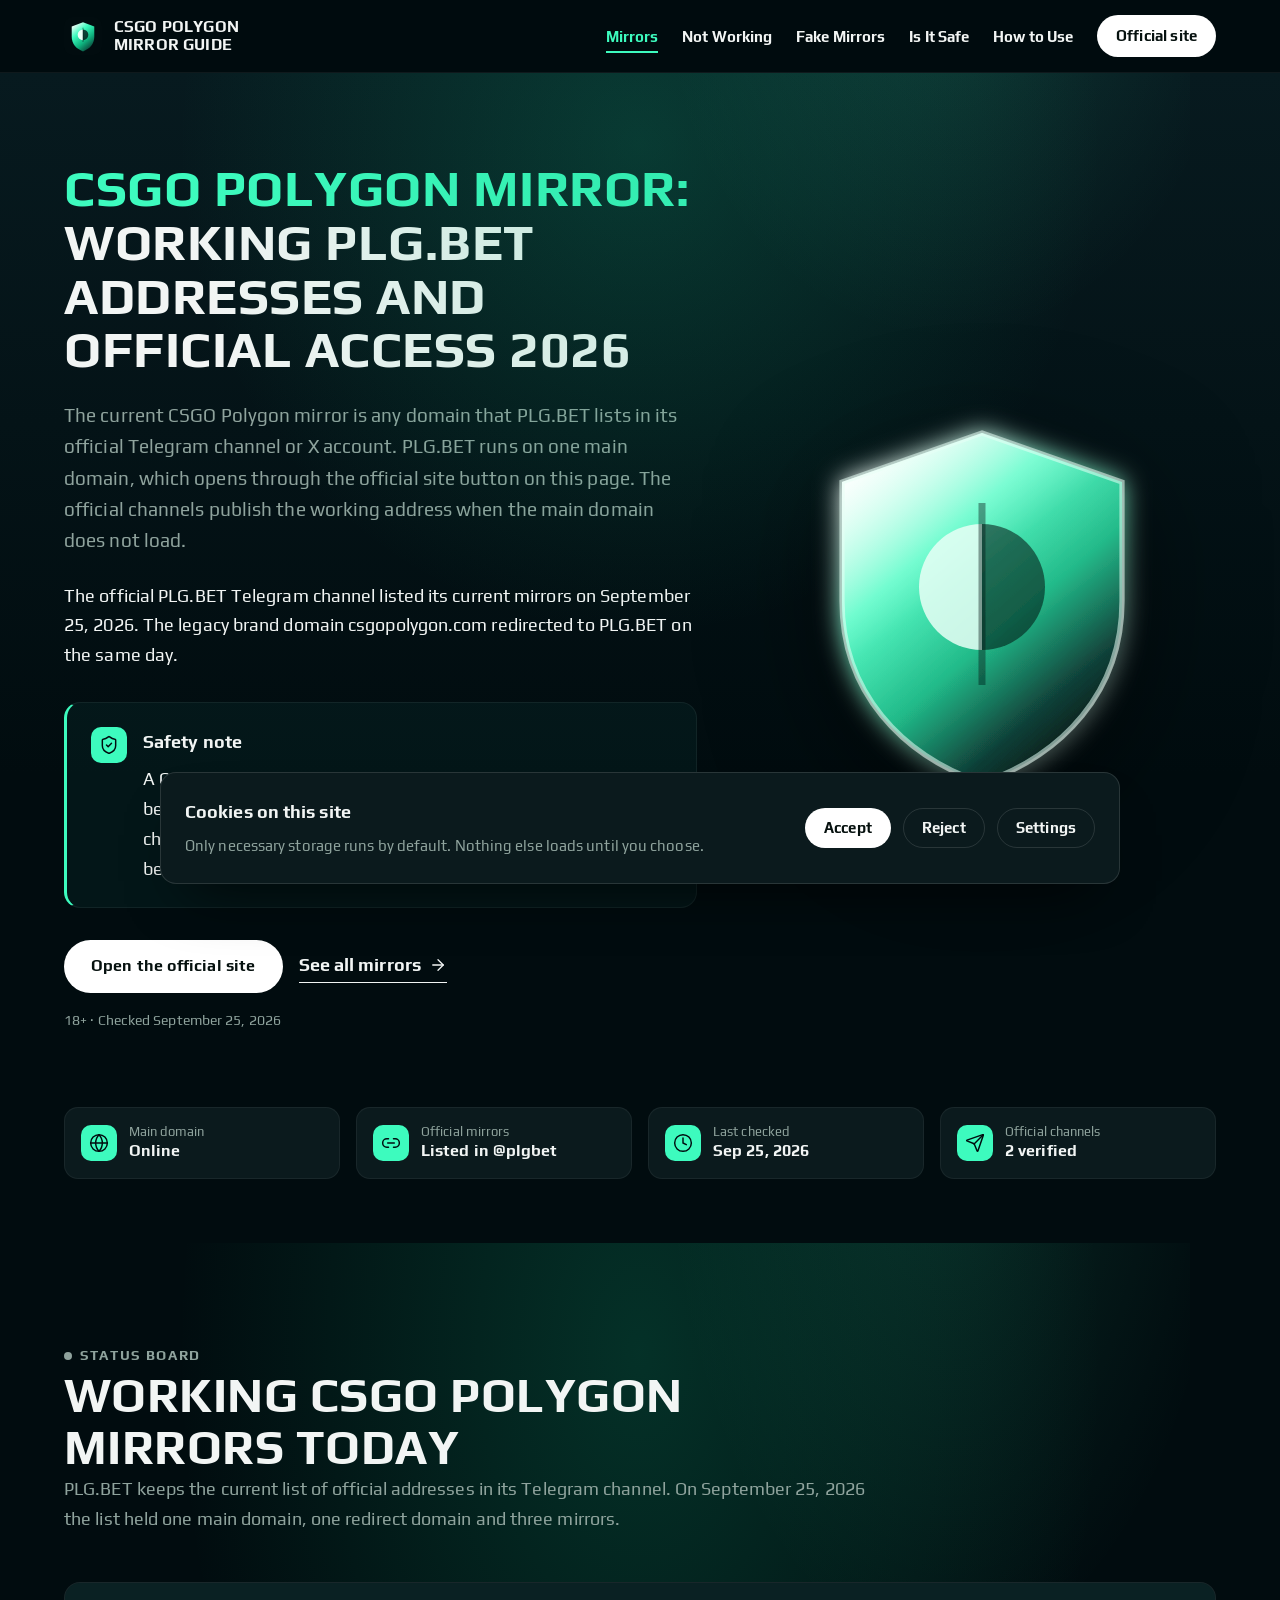
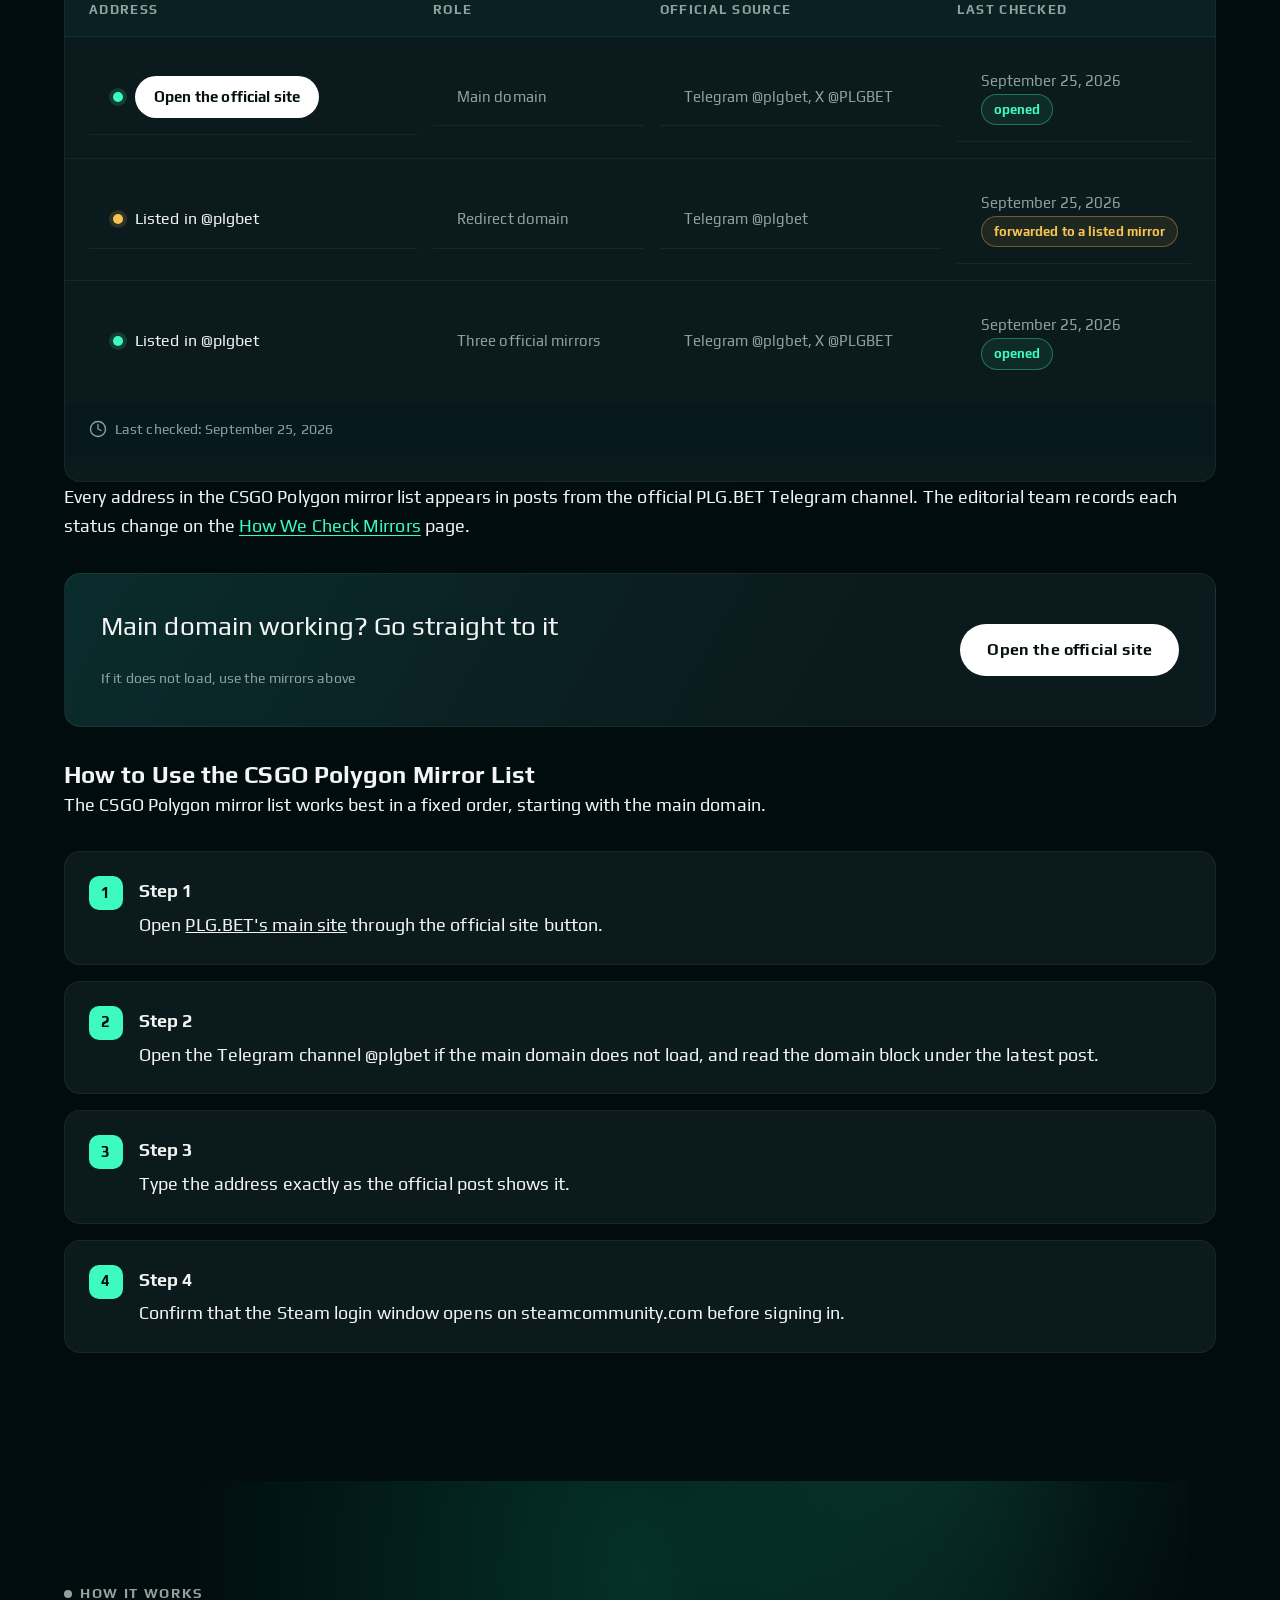
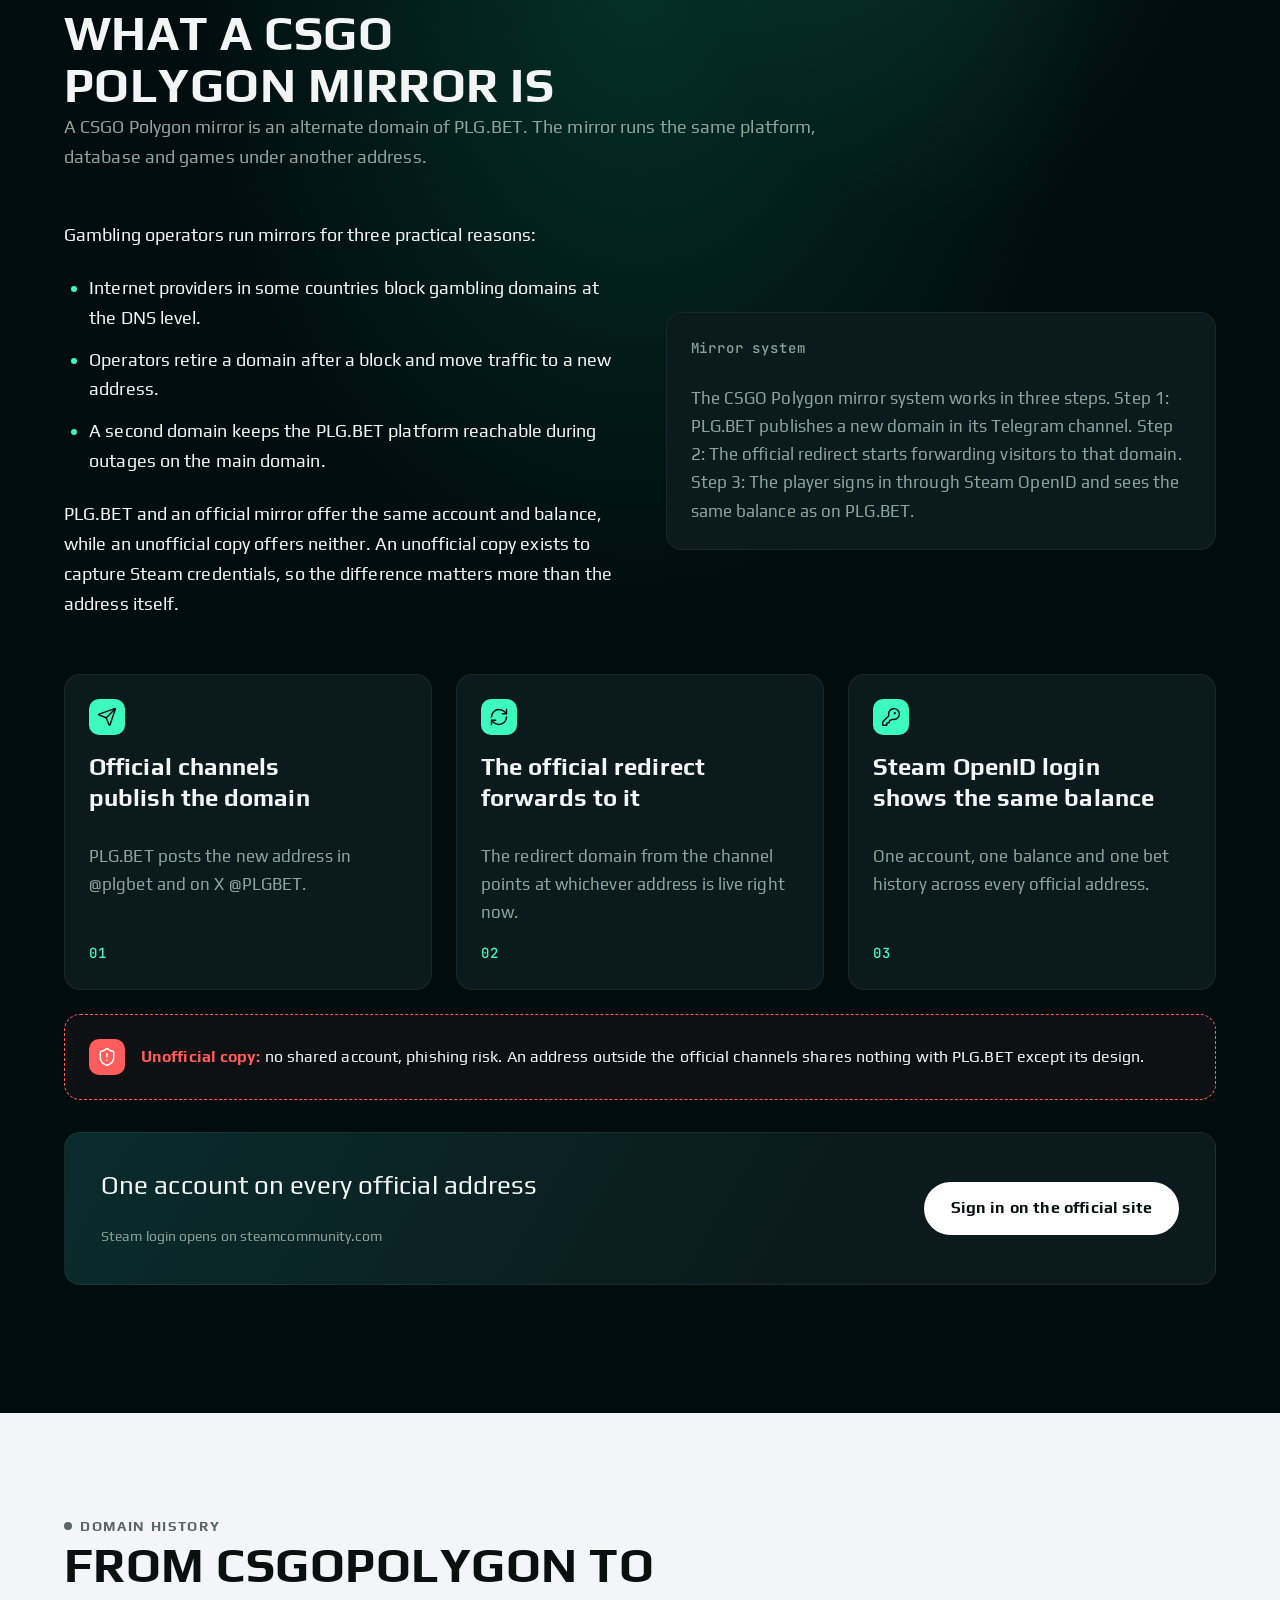
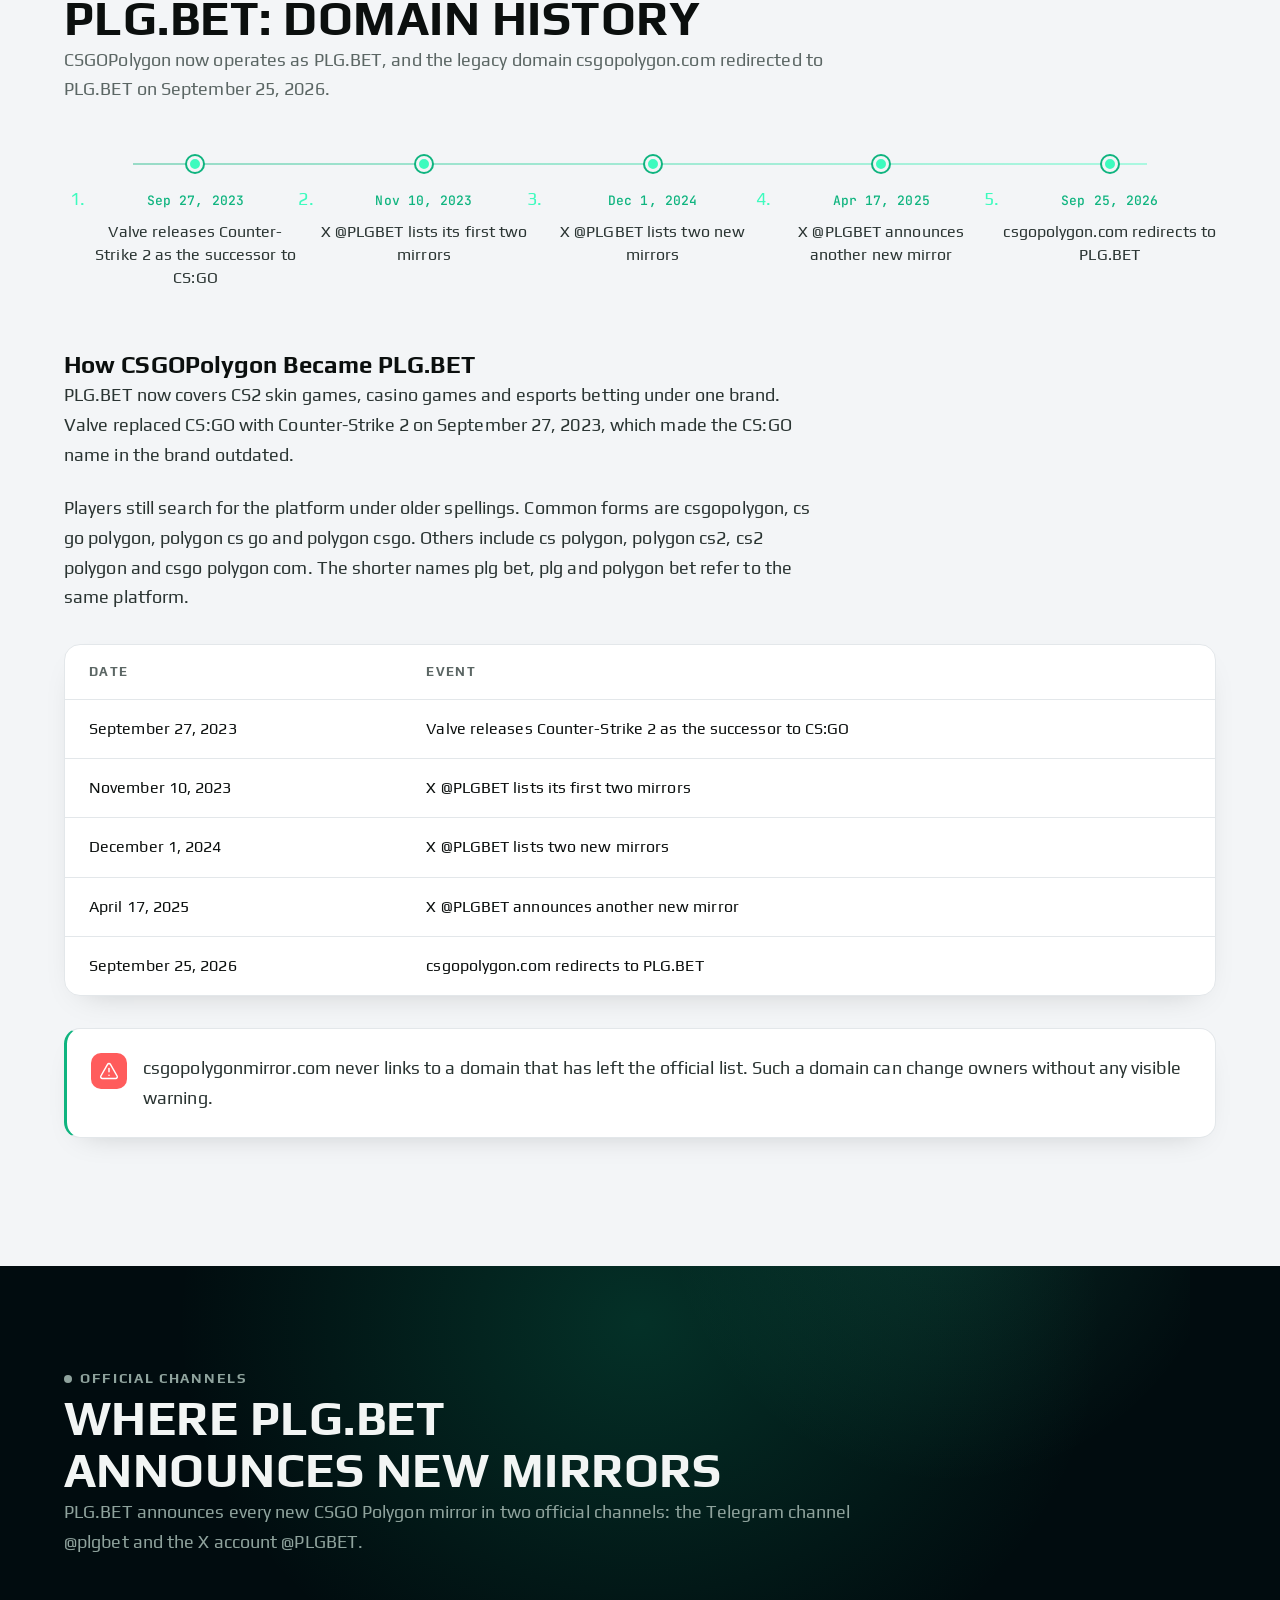
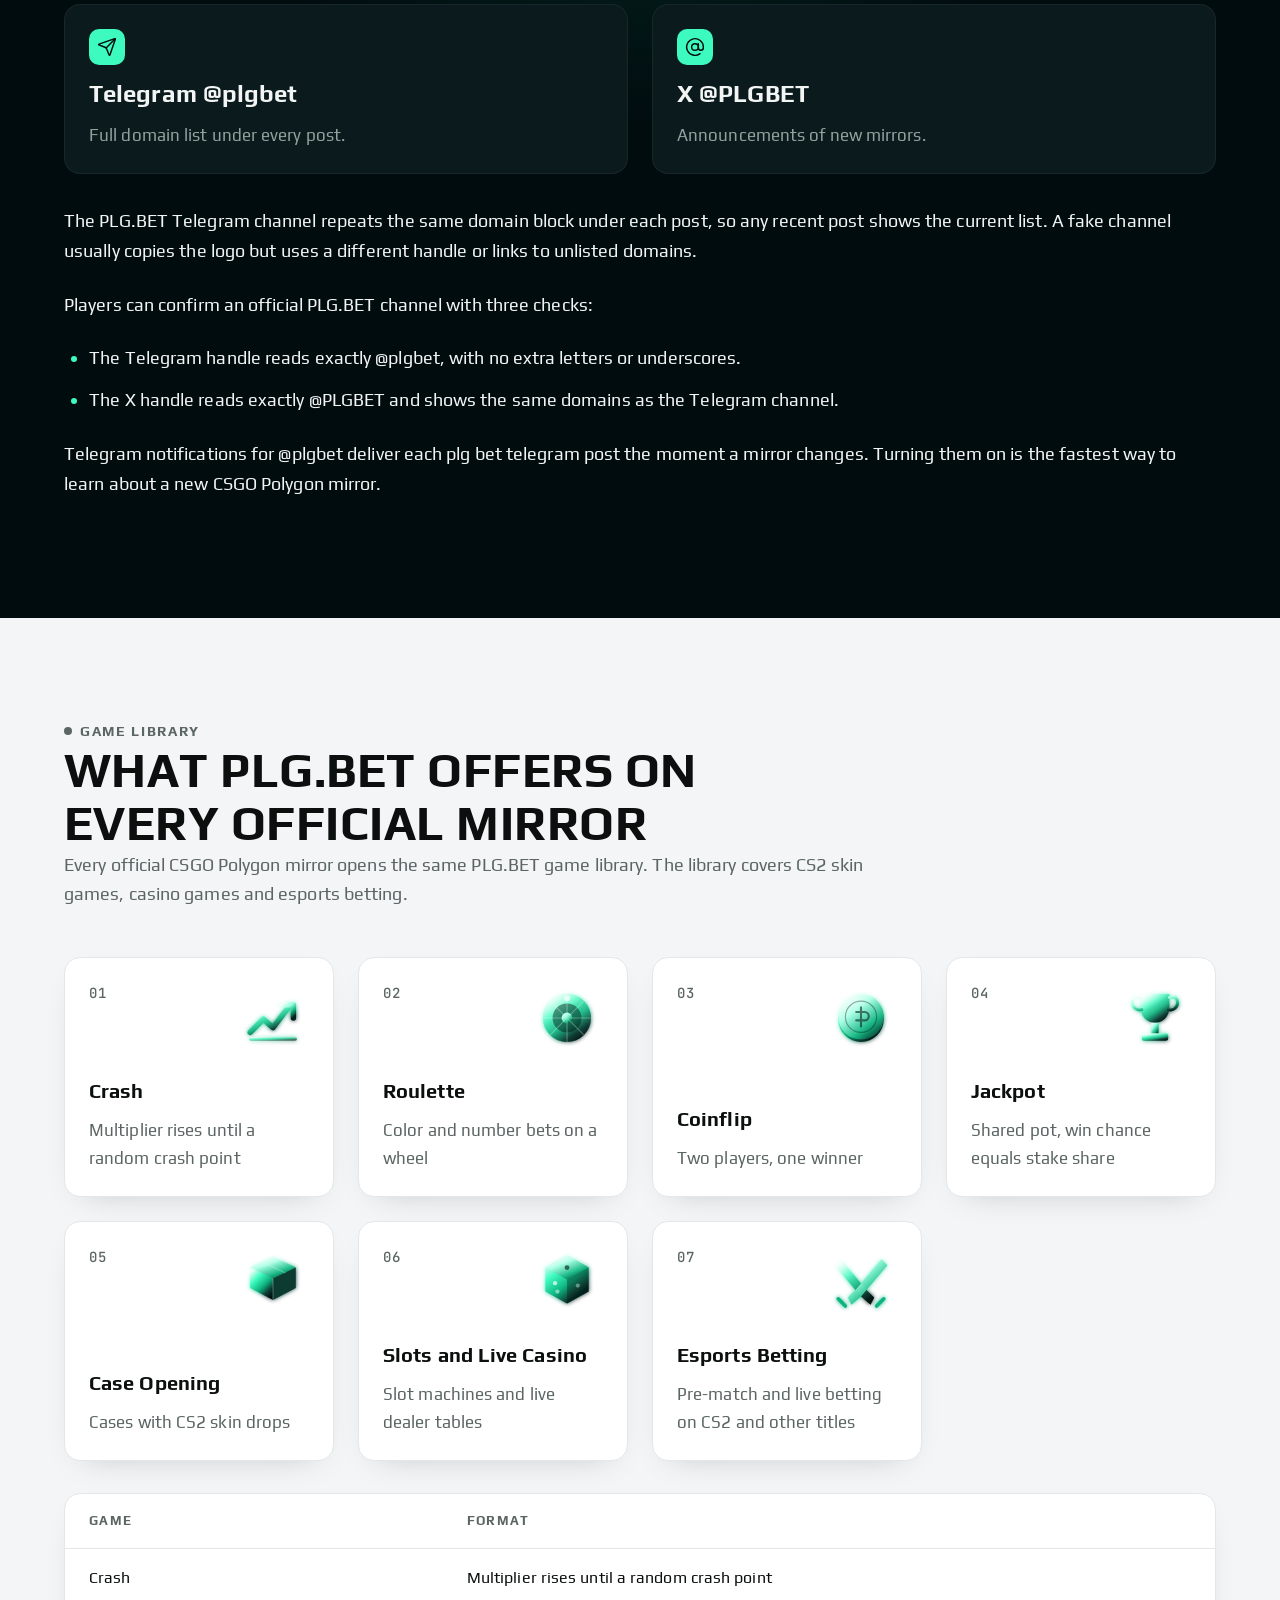
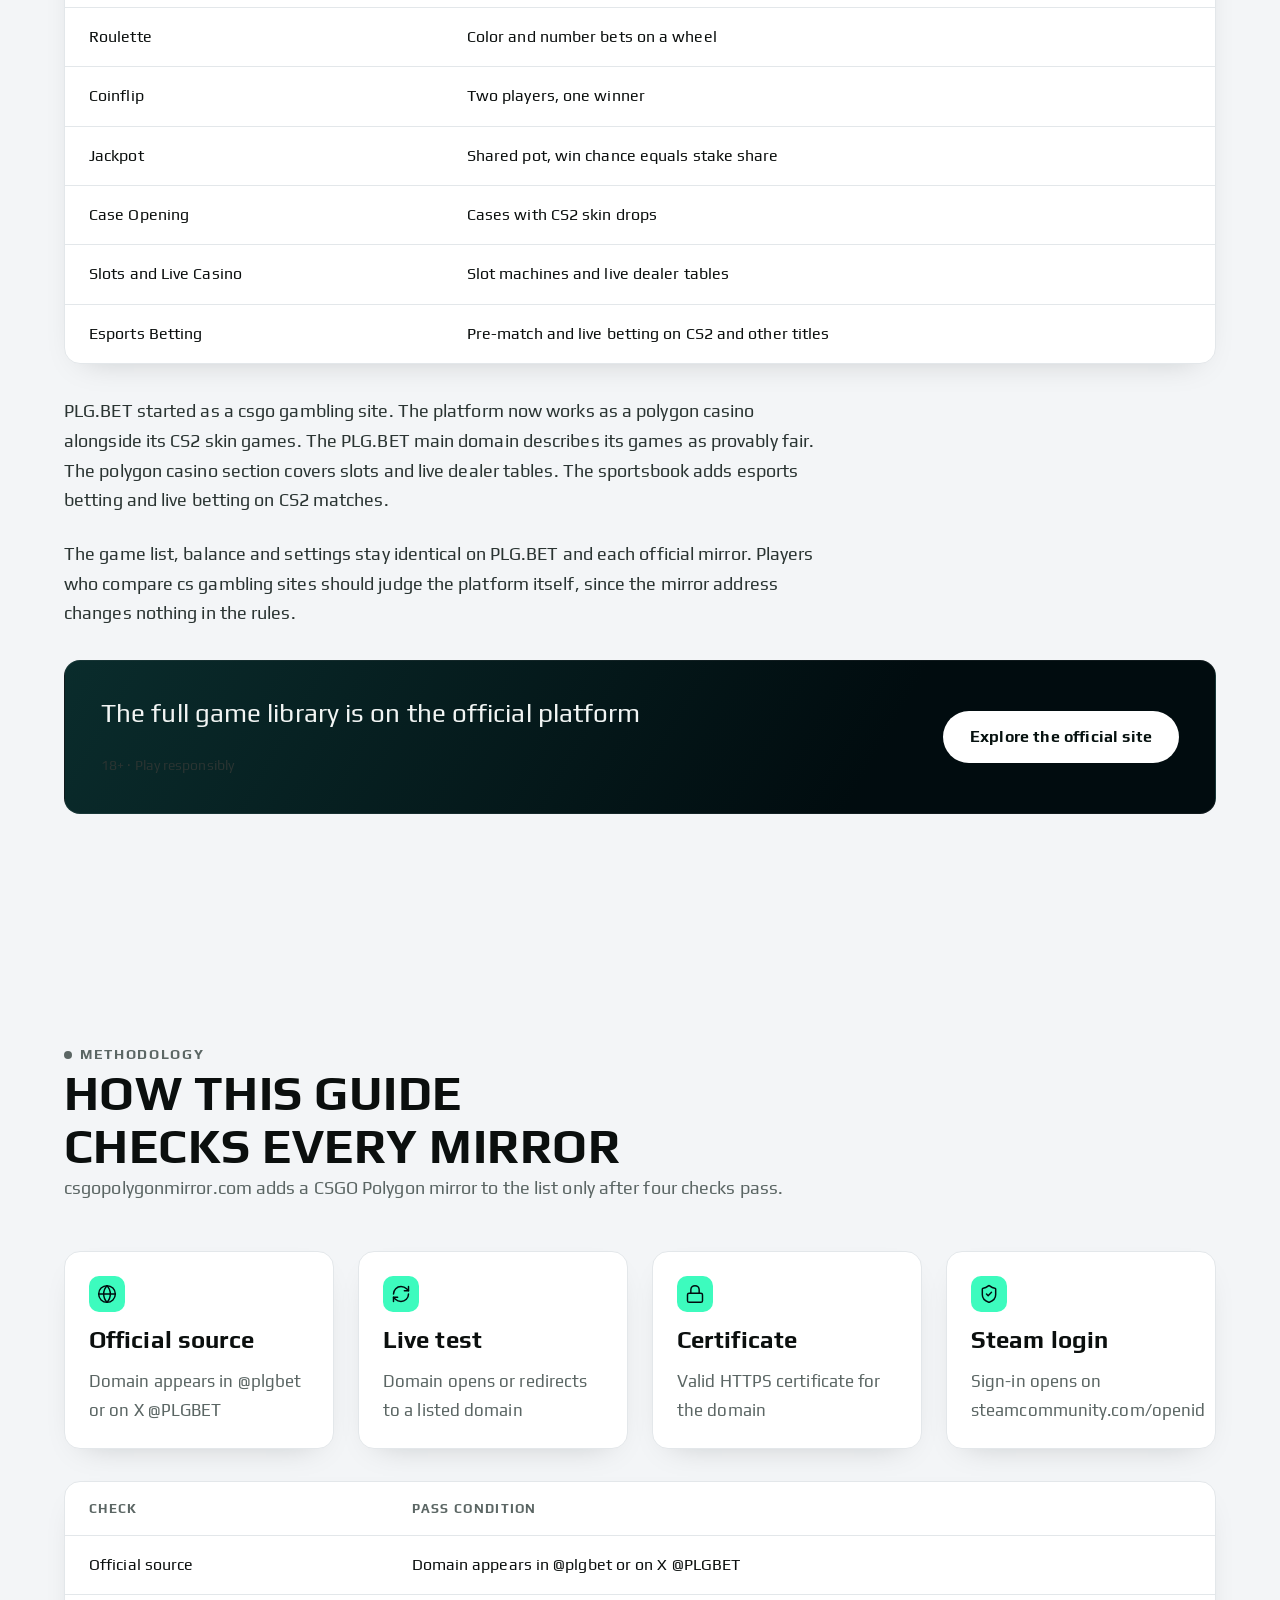
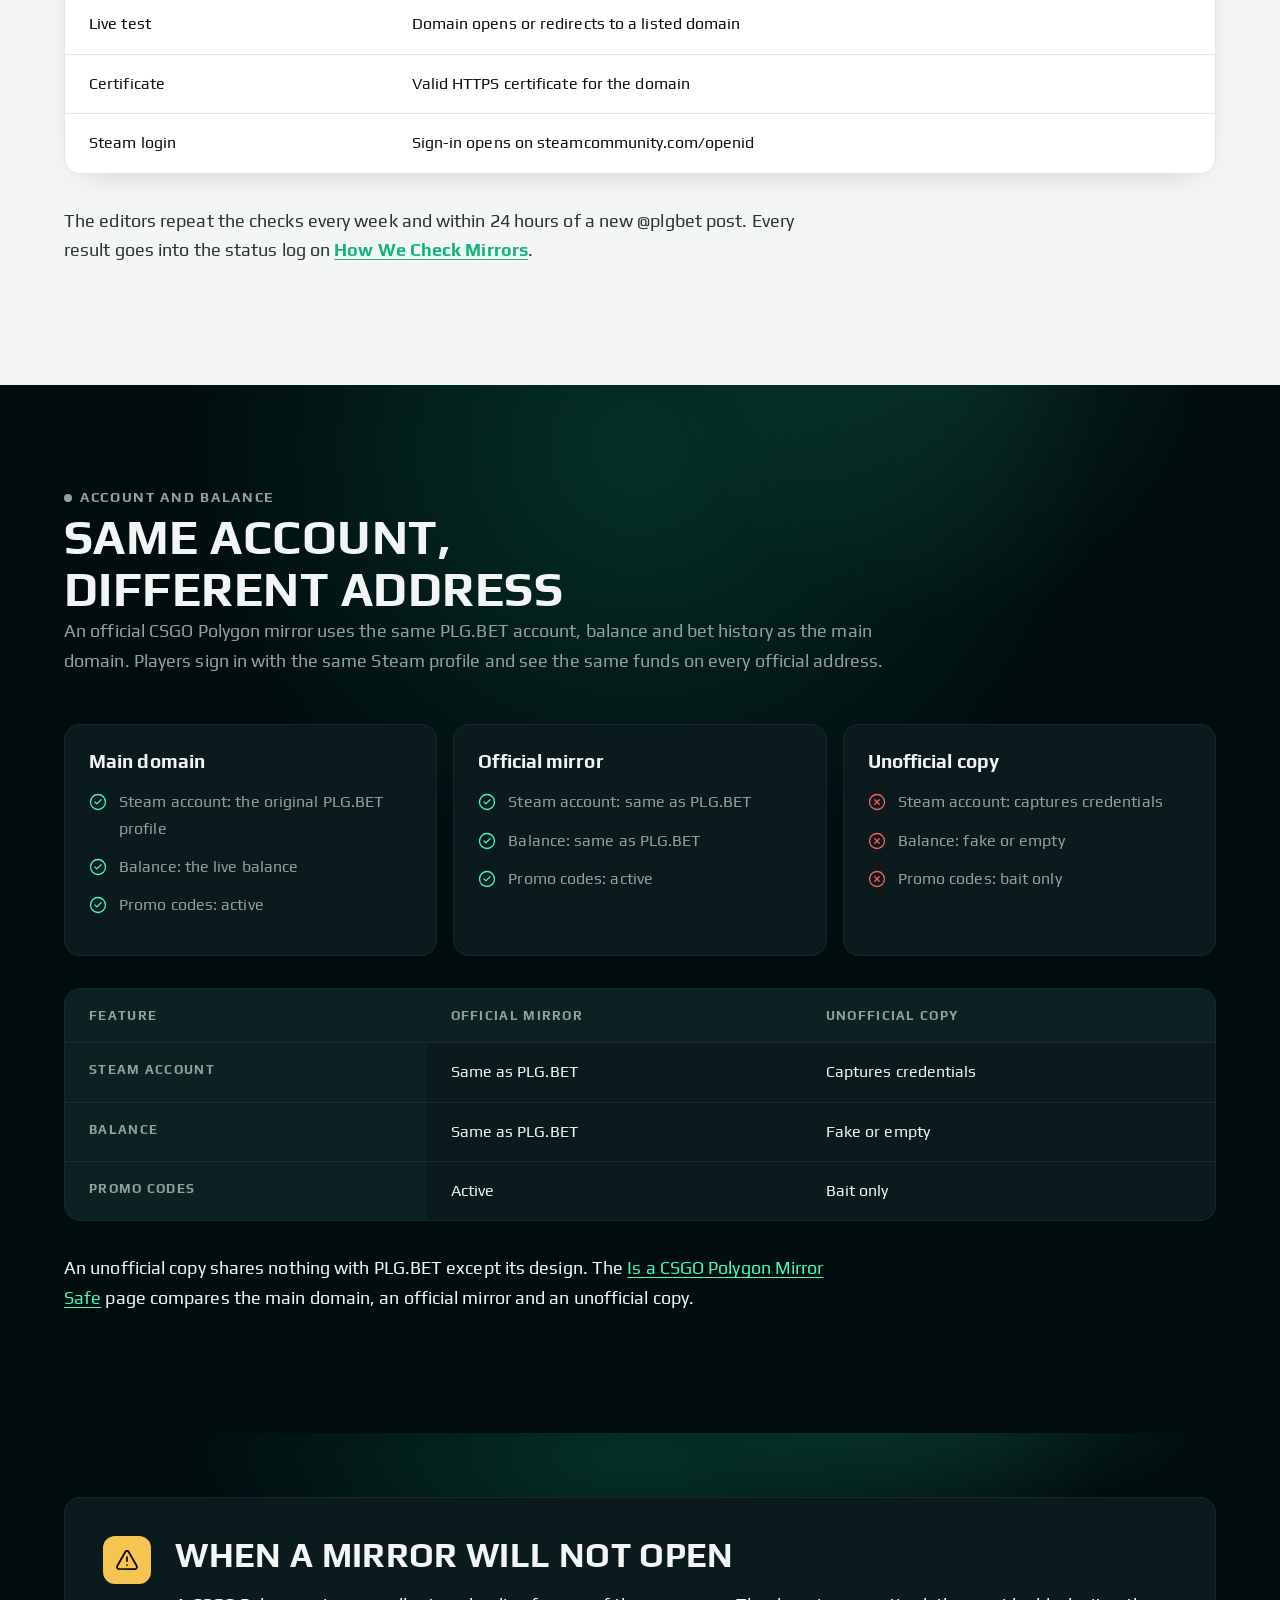
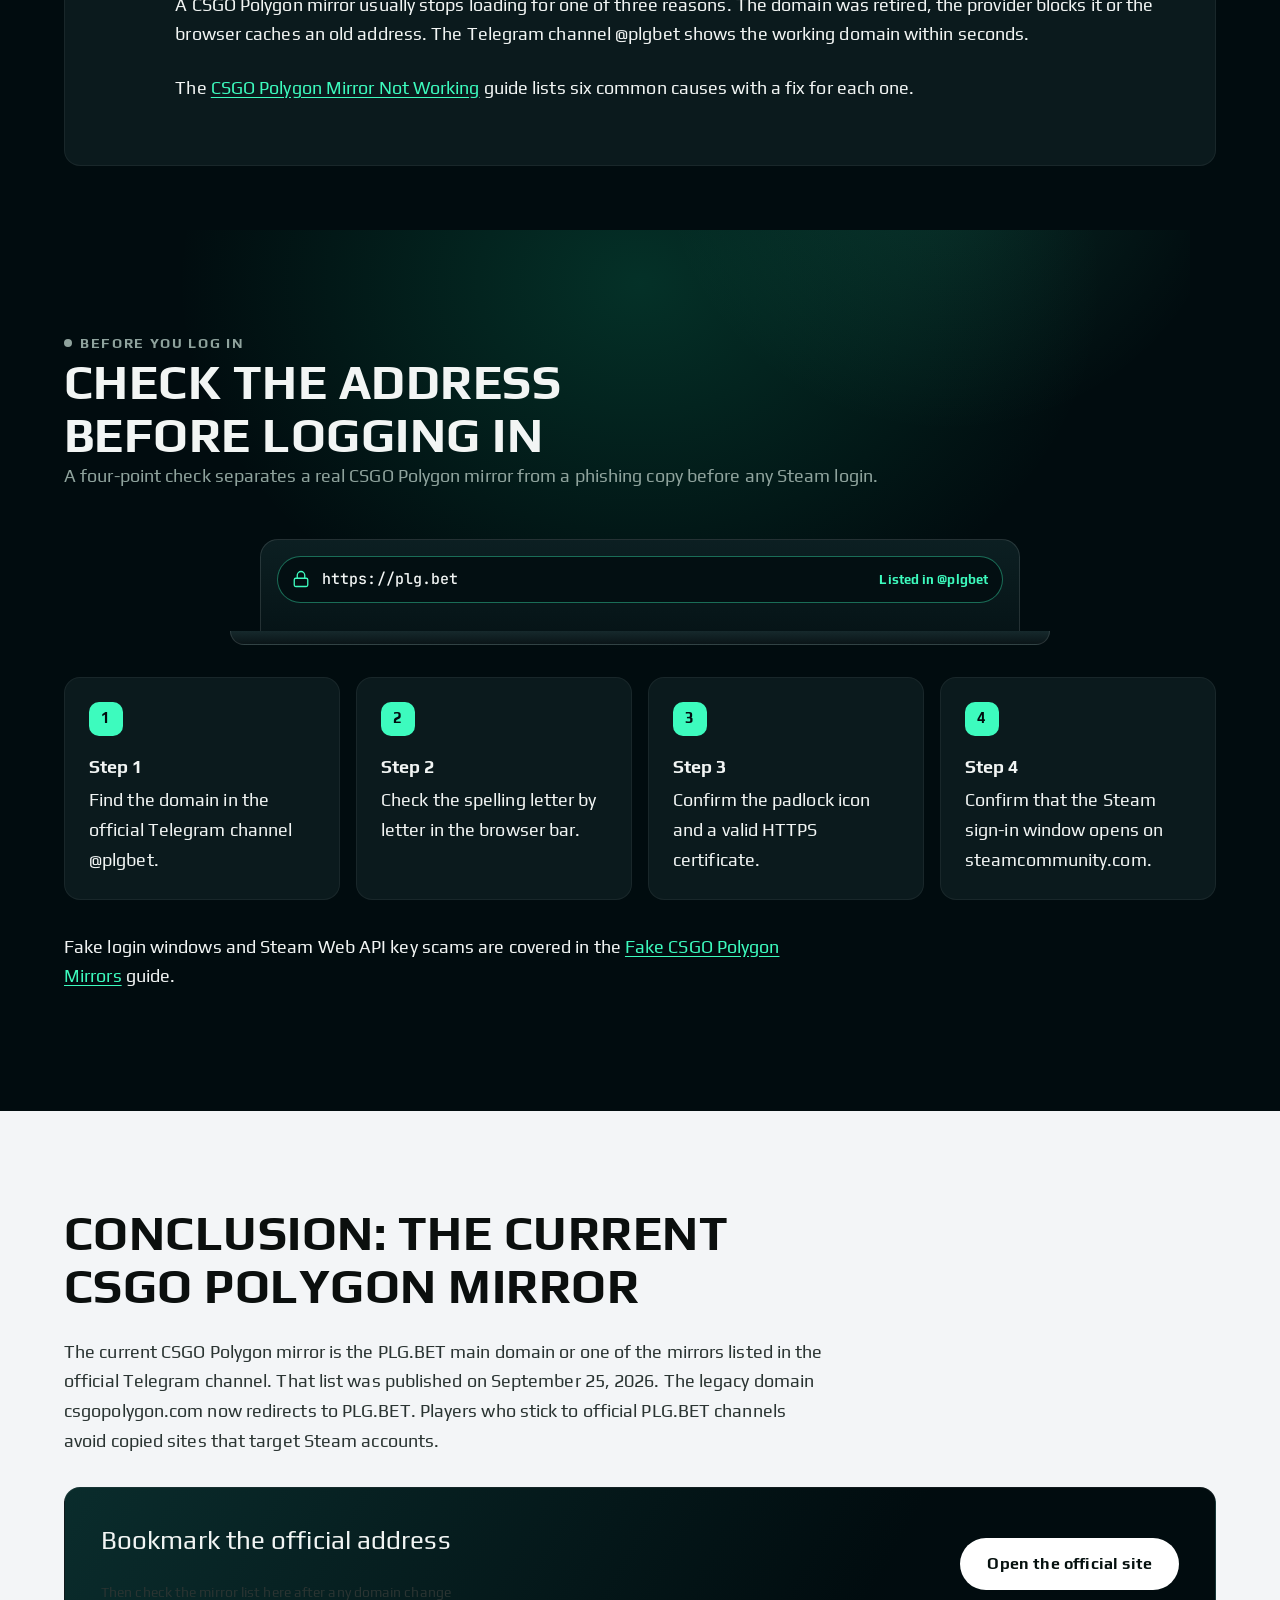
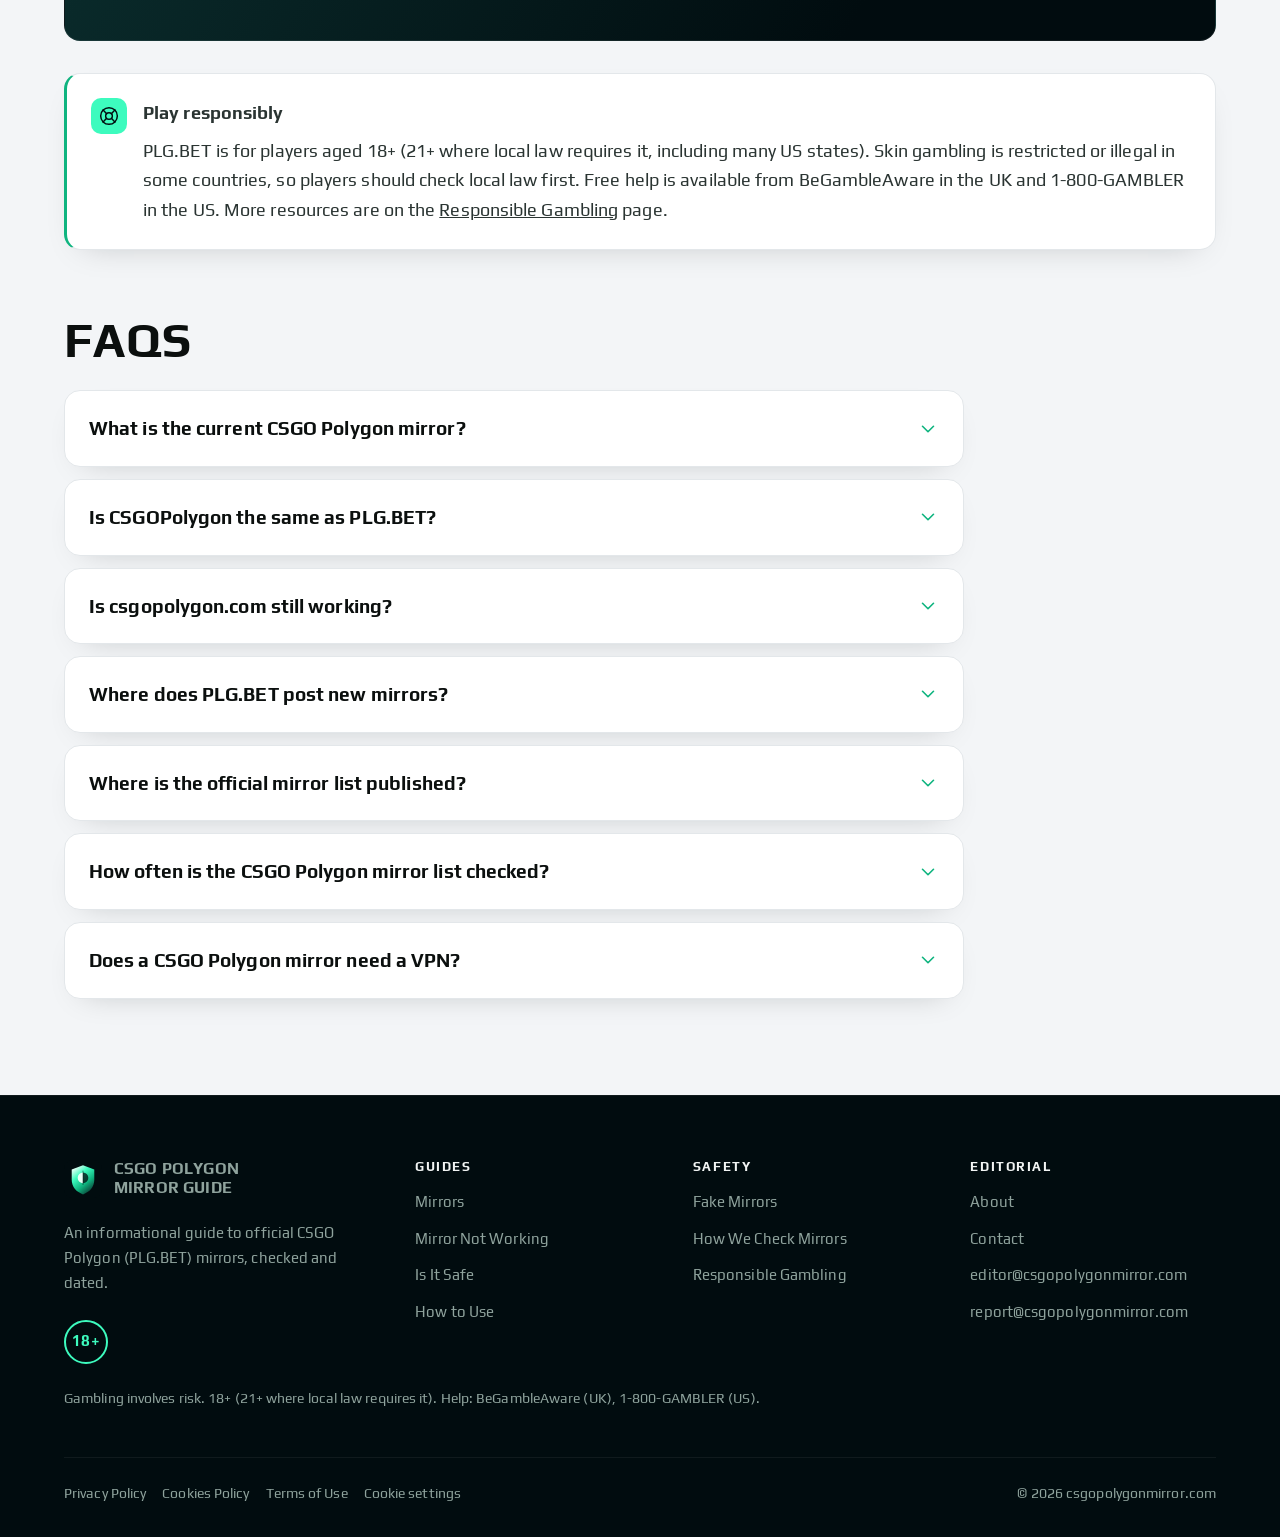
==== index.html @ 76182989 "Add CSGO Polygon mirror guide: 10 static pages Static multi-page site in plain HTML, CSS and vanilla" ====
<!doctype html>
<html lang="en">
<head>
<meta charset="utf-8">
<meta name="viewport" content="width=device-width, initial-scale=1">
<title>CSGO Polygon Mirror 2026: Working PLG.BET Links and Status</title>
<meta name="description" content="The current CSGO Polygon mirror is PLG.BET or a domain from its official channels. See every verified address with its check date.">
<link rel="canonical" href="https://csgopolygonmirror.com/">
<link rel="alternate" type="text/markdown" href="index.md">
<meta name="robots" content="index, follow, max-image-preview:large">
<link rel="alternate" hreflang="en" href="https://csgopolygonmirror.com/">
<link rel="alternate" hreflang="x-default" href="https://csgopolygonmirror.com/">
<meta property="og:type" content="website">
<meta property="og:title" content="CSGO Polygon Mirror 2026: Working PLG.BET Links and Status">
<meta property="og:description" content="The current CSGO Polygon mirror is PLG.BET or a domain from its official channels. See every verified address with its check date.">
<meta property="og:url" content="https://csgopolygonmirror.com/">
<meta property="og:image" content="https://csgopolygonmirror.com/og-image.png">
<meta property="og:site_name" content="CSGO Polygon Mirror Guide">
<meta property="og:locale" content="en_US">
<meta name="twitter:card" content="summary_large_image">
<meta name="twitter:title" content="CSGO Polygon Mirror 2026: Working PLG.BET Links and Status">
<meta name="twitter:description" content="The current CSGO Polygon mirror is PLG.BET or a domain from its official channels. See every verified address with its check date.">
<meta name="twitter:image" content="https://csgopolygonmirror.com/og-image.png">
<meta name="theme-color" content="#010C0F">
<link rel="icon" href="favicon.svg" type="image/svg+xml">
<link rel="icon" href="favicon.ico" sizes="32x32">
<link rel="apple-touch-icon" href="apple-touch-icon.png">
<link rel="manifest" href="site.webmanifest">
<link rel="preload" href="assets/fonts/play-latin-400-normal.woff2" as="font" type="font/woff2" crossorigin>
<link rel="stylesheet" href="assets/css/main.css">
<script type="application/ld+json">
{
  "@context": "https://schema.org",
  "@graph": [
    {
      "@type": "Organization",
      "@id": "https://csgopolygonmirror.com/#organization",
      "name": "CSGO Polygon Mirror Guide",
      "url": "https://csgopolygonmirror.com/",
      "logo": "https://csgopolygonmirror.com/icon-512.png",
      "email": "editor@csgopolygonmirror.com",
      "foundingDate": "2026",
      "contactPoint": [
        {
          "@type": "ContactPoint",
          "contactType": "editorial",
          "email": "editor@csgopolygonmirror.com"
        },
        {
          "@type": "ContactPoint",
          "contactType": "fake mirror reports",
          "email": "report@csgopolygonmirror.com"
        }
      ]
    },
    {
      "@type": "WebSite",
      "@id": "https://csgopolygonmirror.com/#website",
      "name": "CSGO Polygon Mirror Guide",
      "url": "https://csgopolygonmirror.com/",
      "inLanguage": "en",
      "publisher": { "@id": "https://csgopolygonmirror.com/#organization" }
    },
    {
      "@type": "WebPage",
      "@id": "https://csgopolygonmirror.com/#webpage",
      "name": "CSGO Polygon Mirror 2026: Working PLG.BET Links and Status",
      "description": "The current CSGO Polygon mirror is PLG.BET or a domain from its official channels. See every verified address with its check date.",
      "url": "https://csgopolygonmirror.com/",
      "inLanguage": "en",
      "isPartOf": { "@id": "https://csgopolygonmirror.com/#website" },
      "datePublished": "2026-09-25",
      "dateModified": "2026-09-25",
      "primaryImageOfPage": "https://csgopolygonmirror.com/og-image.png",
      "reviewedBy": {
        "@type": "Person",
        "@id": "https://csgopolygonmirror.com/about/#daniel-kerr",
        "name": "Daniel Kerr"
      },
      "about": {
        "@type": "Thing",
        "name": "CSGO Polygon mirror"
      },
      "mentions": {
        "@type": "Organization",
        "name": "PLG.BET",
        "alternateName": ["CSGOPolygon", "CSGO Polygon", "PLG"],
        "url": "https://plg.bet/"
      }
    },
    {
      "@type": "FAQPage",
      "@id": "https://csgopolygonmirror.com/#faq",
      "mainEntity": [
        {
          "@type": "Question",
          "name": "What is the current CSGO Polygon mirror?",
          "acceptedAnswer": {
            "@type": "Answer",
            "text": "The current CSGO Polygon mirror is any domain listed in the PLG.BET Telegram channel @plgbet. On September 25, 2026, the list held the main domain, one redirect domain and three mirrors."
          }
        },
        {
          "@type": "Question",
          "name": "Is CSGOPolygon the same as PLG.BET?",
          "acceptedAnswer": {
            "@type": "Answer",
            "text": "CSGOPolygon and PLG.BET are the same platform under two brand names. The legacy domain csgopolygon.com redirected to PLG.BET when checked on September 25, 2026."
          }
        },
        {
          "@type": "Question",
          "name": "Is csgopolygon.com still working?",
          "acceptedAnswer": {
            "@type": "Answer",
            "text": "csgopolygon.com redirected to PLG.BET when checked on September 25, 2026. The domain no longer appears in the official mirror list. Players should use the official site button instead of relying on the legacy CSGO Polygon domain."
          }
        },
        {
          "@type": "Question",
          "name": "Where does PLG.BET post new mirrors?",
          "acceptedAnswer": {
            "@type": "Answer",
            "text": "PLG.BET posts new mirrors in the Telegram channel @plgbet and on the X account @PLGBET. The X account announced its most recent mirror on April 17, 2025."
          }
        },
        {
          "@type": "Question",
          "name": "Where is the official mirror list published?",
          "acceptedAnswer": {
            "@type": "Answer",
            "text": "The official mirror list is published in the PLG.BET Telegram channel @plgbet, where the same domain block repeats under every post. The X account @PLGBET announces each new mirror."
          }
        },
        {
          "@type": "Question",
          "name": "How often is the CSGO Polygon mirror list checked?",
          "acceptedAnswer": {
            "@type": "Answer",
            "text": "The CSGO Polygon mirror list is checked every week and within 24 hours of a new post in @plgbet. Each result is logged with its date on the How We Check Mirrors page."
          }
        },
        {
          "@type": "Question",
          "name": "Does a CSGO Polygon mirror need a VPN?",
          "acceptedAnswer": {
            "@type": "Answer",
            "text": "An official CSGO Polygon mirror opens without a VPN wherever PLG.BET allows access. csgopolygonmirror.com does not recommend VPNs to bypass regional restrictions, because that can break the operator's terms."
          }
        }
      ]
    }
  ]
}
</script>
</head>
<body>
<a class="skip-link" href="#main">Skip to content</a>

<header class="site-header">
  <div class="container site-header__inner">
    <a class="brand" href="./">
      <img class="brand__mark" src="favicon.svg" alt="" width="38" height="38">
      <span class="brand__name">CSGO Polygon Mirror Guide</span>
    </a>

    <button class="nav-toggle" type="button" aria-expanded="false" aria-controls="site-nav" aria-label="Open menu">
      <svg class="icon icon--open" aria-hidden="true"><use href="assets/icons/sprite.svg#menu"></use></svg>
      <svg class="icon icon--close" aria-hidden="true"><use href="assets/icons/sprite.svg#x"></use></svg>
    </button>

    <nav class="nav" id="site-nav" aria-label="Main">
      <ul class="nav__list">
        <li><a class="nav__link" href="./" aria-current="page">Mirrors</a></li>
        <li><a class="nav__link" href="mirror-not-working/">Not Working</a></li>
        <li><a class="nav__link" href="fake-polygon-mirrors/">Fake Mirrors</a></li>
        <li><a class="nav__link" href="is-polygon-mirror-safe/">Is It Safe</a></li>
        <li><a class="nav__link" href="using-polygon-mirror/">How to Use</a></li>
      </ul>
      <a class="btn btn--primary btn--sm header__cta" href="https://plg.bet/" target="_blank" rel="noopener">Official site</a>
    </nav>

    <a class="btn btn--primary btn--sm header__cta" href="https://plg.bet/" target="_blank" rel="noopener">Official site</a>
  </div>
</header>

<main id="main">

  <!-- 1. Hero -->
  <section class="hero">
    <div class="streaks" aria-hidden="true"></div>
    <div class="container">
      <div class="hero__grid">
        <div>
          <h1 class="hero__title"><span class="mint">CSGO Polygon Mirror:</span> Working PLG.BET Addresses and Official Access 2026</h1>

          <div class="prose">
            <p class="hero__lead">The current CSGO Polygon mirror is any domain that PLG.BET lists in its official Telegram channel or X account. PLG.BET runs on one main domain, which opens through the official site button on this page. The official channels publish the working address when the main domain does not load.</p>
            <p>The official PLG.BET Telegram channel listed its current mirrors on September 25, 2026. The legacy brand domain csgopolygon.com redirected to PLG.BET on the same day.</p>
          </div>

          <div class="callout">
            <span class="tile"><svg class="icon" aria-hidden="true"><use href="assets/icons/sprite.svg#shield-check"></use></svg></span>
            <div>
              <p class="callout__title">Safety note</p>
              <p>A CSGO Polygon mirror shares one account, one balance and one bet history with PLG.BET. Any address missing from the official channels is a possible phishing copy. Players should check it before a Steam login.</p>
            </div>
          </div>

          <div class="hero__actions">
            <a class="btn btn--primary" href="https://plg.bet/" target="_blank" rel="noopener">Open the official site</a>
            <a class="link-arrow" href="#mirrors">See all mirrors <svg class="icon icon--sm" aria-hidden="true"><use href="assets/icons/sprite.svg#arrow-right"></use></svg></a>
          </div>
          <p class="hero__note">18+ &middot; Checked September 25, 2026</p>
        </div>

        <div class="hero__object">
          <svg viewBox="0 0 120 120" role="img" aria-label="Chrome shield mark with two mirrored halves"><use href="assets/icons/objects.svg#obj-shield"></use></svg>
        </div>
      </div>

      <!-- Info chips -->
      <div class="chips">
        <div class="chip">
          <span class="tile"><svg class="icon" aria-hidden="true"><use href="assets/icons/sprite.svg#globe"></use></svg></span>
          <span class="chip__body">
            <span class="chip__label">Main domain</span>
            <span class="chip__value">Online</span>
          </span>
        </div>
        <div class="chip">
          <span class="tile"><svg class="icon" aria-hidden="true"><use href="assets/icons/sprite.svg#link-2"></use></svg></span>
          <span class="chip__body">
            <span class="chip__label">Official mirrors</span>
            <span class="chip__value">Listed in @plgbet</span>
          </span>
        </div>
        <div class="chip">
          <span class="tile"><svg class="icon" aria-hidden="true"><use href="assets/icons/sprite.svg#clock"></use></svg></span>
          <span class="chip__body">
            <span class="chip__label">Last checked</span>
            <span class="chip__value">Sep 25, 2026</span>
          </span>
        </div>
        <div class="chip">
          <span class="tile"><svg class="icon" aria-hidden="true"><use href="assets/icons/sprite.svg#send"></use></svg></span>
          <span class="chip__body">
            <span class="chip__label">Official channels</span>
            <span class="chip__value">2 verified</span>
          </span>
        </div>
      </div>
      </div>
  </section>

  <!-- 2. Status board -->
  <section class="section section--dark" id="mirrors">
    <div class="streaks" aria-hidden="true"></div>
    <div class="container">
      <div class="section__head">
        <p class="eyebrow">Status board</p>
        <h2>Working CSGO Polygon Mirrors Today</h2>
        <p>PLG.BET keeps the current list of official addresses in its Telegram channel. On September 25, 2026 the list held one main domain, one redirect domain and three mirrors.</p>
      </div>

      <div class="board">
        <div class="board__row board__row--head" aria-hidden="true">
          <span>Address</span><span>Role</span><span>Official source</span><span>Last checked</span>
        </div>

        <div class="table-wrap" style="border:0;background:transparent;margin:0;box-shadow:none">
          <table>
            <caption class="visually-hidden">Official CSGO Polygon addresses with role, source and check date</caption>
            <thead class="visually-hidden">
              <tr><th scope="col">Address</th><th scope="col">Role</th><th scope="col">Official source</th><th scope="col">Last checked</th></tr>
            </thead>
            <tbody>
              <tr class="board__row">
                <td class="board__domain"><span class="status-dot" aria-hidden="true"></span><a class="btn btn--primary btn--sm" href="https://plg.bet/" target="_blank" rel="noopener">Open the official site</a></td>
                <td class="board__role">Main domain</td>
                <td class="board__source">Telegram @plgbet, X @PLGBET</td>
                <td class="board__checked">September 25, 2026 <span class="badge badge--ok">opened</span></td>
              </tr>
              <tr class="board__row">
                <td class="board__domain"><span class="status-dot status-dot--warn" aria-hidden="true"></span><span>Listed in @plgbet</span></td>
                <td class="board__role">Redirect domain</td>
                <td class="board__source">Telegram @plgbet</td>
                <td class="board__checked">September 25, 2026 <span class="badge badge--warn">forwarded to a listed mirror</span></td>
              </tr>
              <tr class="board__row">
                <td class="board__domain"><span class="status-dot" aria-hidden="true"></span><span>Listed in @plgbet</span></td>
                <td class="board__role">Three official mirrors</td>
                <td class="board__source">Telegram @plgbet, X @PLGBET</td>
                <td class="board__checked">September 25, 2026 <span class="badge badge--ok">opened</span></td>
              </tr>
            </tbody>
          </table>
        </div>

        <p class="board__foot"><svg class="icon icon--sm" aria-hidden="true"><use href="assets/icons/sprite.svg#clock"></use></svg> Last checked: September 25, 2026</p>
      </div>

      <p class="visually-hidden" id="copy-status" role="status" aria-live="polite"></p>

      <div class="prose">
        <p>Every address in the CSGO Polygon mirror list appears in posts from the official PLG.BET Telegram channel. The editorial team records each status change on the <a href="how-we-check-mirrors/">How We Check Mirrors</a> page.</p>
      </div>

      <div class="cta">
        <div class="cta__body">
          <p class="cta__title">Main domain working? Go straight to it</p>
          <p class="cta__note">If it does not load, use the mirrors above</p>
        </div>
        <a class="btn btn--primary" href="https://plg.bet/" target="_blank" rel="noopener">Open the official site</a>
      </div>

      <h3>How to Use the CSGO Polygon Mirror List</h3>
      <div class="prose"><p>The CSGO Polygon mirror list works best in a fixed order, starting with the main domain.</p></div>

      <ol class="stepper">
        <li><span class="step-num">1</span><div class="step-body"><p><span class="step-title">Step 1</span>Open <a href="https://plg.bet/" target="_blank" rel="noopener">PLG.BET's main site</a> through the official site button.</p></div></li>
        <li><span class="step-num">2</span><div class="step-body"><p><span class="step-title">Step 2</span>Open the Telegram channel @plgbet if the main domain does not load, and read the domain block under the latest post.</p></div></li>
        <li><span class="step-num">3</span><div class="step-body"><p><span class="step-title">Step 3</span>Type the address exactly as the official post shows it.</p></div></li>
        <li><span class="step-num">4</span><div class="step-body"><p><span class="step-title">Step 4</span>Confirm that the Steam login window opens on steamcommunity.com before signing in.</p></div></li>
      </ol>

    </div>
  </section>

  <!-- 3. What a mirror is -->
  <section class="section section--dark">
    <div class="streaks" aria-hidden="true"></div>
    <div class="container">
      <div class="section__head">
        <p class="eyebrow">How it works</p>
        <h2>What a CSGO Polygon Mirror Is</h2>
        <p>A CSGO Polygon mirror is an alternate domain of PLG.BET. The mirror runs the same platform, database and games under another address.</p>
      </div>

      <div class="grid grid--split">
        <div class="prose">
          <p>Gambling operators run mirrors for three practical reasons:</p>
          <ul>
            <li>Internet providers in some countries block gambling domains at the DNS level.</li>
            <li>Operators retire a domain after a block and move traffic to a new address.</li>
            <li>A second domain keeps the PLG.BET platform reachable during outages on the main domain.</li>
          </ul>
          <p>PLG.BET and an official mirror offer the same account and balance, while an unofficial copy offers neither. An unofficial copy exists to capture Steam credentials, so the difference matters more than the address itself.</p>
        </div>

        <div class="card card--dark">
          <p class="card__num">Mirror system</p>
          <p class="card__text">The CSGO Polygon mirror system works in three steps. Step 1: PLG.BET publishes a new domain in its Telegram channel. Step 2: The official redirect starts forwarding visitors to that domain. Step 3: The player signs in through Steam OpenID and sees the same balance as on PLG.BET.</p>
        </div>
      </div>

      <div class="grid grid--3" style="margin-top:var(--s-6)">
        <div class="card card--dark flow-card">
          <span class="tile"><svg class="icon" aria-hidden="true"><use href="assets/icons/sprite.svg#send"></use></svg></span>
          <h3>Official channels publish the domain</h3>
          <p class="card__text">PLG.BET posts the new address in @plgbet and on X @PLGBET.</p>
          <span class="flow-card__num">01</span>
        </div>
        <div class="card card--dark flow-card">
          <span class="tile"><svg class="icon" aria-hidden="true"><use href="assets/icons/sprite.svg#refresh-cw"></use></svg></span>
          <h3>The official redirect forwards to it</h3>
          <p class="card__text">The redirect domain from the channel points at whichever address is live right now.</p>
          <span class="flow-card__num">02</span>
        </div>
        <div class="card card--dark flow-card">
          <span class="tile"><svg class="icon" aria-hidden="true"><use href="assets/icons/sprite.svg#key-round"></use></svg></span>
          <h3>Steam OpenID login shows the same balance</h3>
          <p class="card__text">One account, one balance and one bet history across every official address.</p>
          <span class="flow-card__num">03</span>
        </div>
      </div>

      <div class="flow-branch">
        <span class="tile tile--danger"><svg class="icon" aria-hidden="true"><use href="assets/icons/sprite.svg#shield-alert"></use></svg></span>
        <p><strong>Unofficial copy:</strong> no shared account, phishing risk. An address outside the official channels shares nothing with PLG.BET except its design.</p>
      </div>

      <div class="cta">
        <div class="cta__body">
          <p class="cta__title">One account on every official address</p>
          <p class="cta__note">Steam login opens on steamcommunity.com</p>
        </div>
        <a class="btn btn--primary" href="https://plg.bet/" target="_blank" rel="noopener">Sign in on the official site</a>
      </div>
    </div>
  </section>

  <!-- 4. Domain history (light) -->
  <section class="section section--light">
    <div class="container">
      <div class="section__head">
        <p class="eyebrow">Domain history</p>
        <h2>From CSGOPolygon to PLG.BET: Domain History</h2>
        <p>CSGOPolygon now operates as PLG.BET, and the legacy domain csgopolygon.com redirected to PLG.BET on September 25, 2026.</p>
      </div>

      <ol class="timeline">
        <li class="timeline__item"><span class="timeline__dot" aria-hidden="true"></span><span class="timeline__date">Sep 27, 2023</span><p class="timeline__text">Valve releases Counter-Strike 2 as the successor to CS:GO</p></li>
        <li class="timeline__item"><span class="timeline__dot" aria-hidden="true"></span><span class="timeline__date">Nov 10, 2023</span><p class="timeline__text">X @PLGBET lists its first two mirrors</p></li>
        <li class="timeline__item"><span class="timeline__dot" aria-hidden="true"></span><span class="timeline__date">Dec 1, 2024</span><p class="timeline__text">X @PLGBET lists two new mirrors</p></li>
        <li class="timeline__item"><span class="timeline__dot" aria-hidden="true"></span><span class="timeline__date">Apr 17, 2025</span><p class="timeline__text">X @PLGBET announces another new mirror</p></li>
        <li class="timeline__item"><span class="timeline__dot" aria-hidden="true"></span><span class="timeline__date">Sep 25, 2026</span><p class="timeline__text">csgopolygon.com redirects to PLG.BET</p></li>
      </ol>

      <h3>How CSGOPolygon Became PLG.BET</h3>
      <div class="prose measure">
        <p>PLG.BET now covers CS2 skin games, casino games and esports betting under one brand. Valve replaced CS:GO with Counter-Strike 2 on September 27, 2023, which made the CS:GO name in the brand outdated.</p>
        <p>Players still search for the platform under older spellings. Common forms are csgopolygon, cs go polygon, polygon cs go and polygon csgo. Others include cs polygon, polygon cs2, cs2 polygon and csgo polygon com. The shorter names plg bet, plg and polygon bet refer to the same platform.</p>
      </div>

      <div class="table-wrap">
        <table>
          <caption class="visually-hidden">Brand and domain events</caption>
          <thead><tr><th scope="col">Date</th><th scope="col">Event</th></tr></thead>
          <tbody>
            <tr><td>September 27, 2023</td><td>Valve releases Counter-Strike 2 as the successor to CS:GO</td></tr>
            <tr><td>November 10, 2023</td><td>X @PLGBET lists its first two mirrors</td></tr>
            <tr><td>December 1, 2024</td><td>X @PLGBET lists two new mirrors</td></tr>
            <tr><td>April 17, 2025</td><td>X @PLGBET announces another new mirror</td></tr>
            <tr><td>September 25, 2026</td><td>csgopolygon.com redirects to PLG.BET</td></tr>
          </tbody>
        </table>
      </div>

      <div class="callout callout--danger">
        <span class="tile tile--danger"><svg class="icon" aria-hidden="true"><use href="assets/icons/sprite.svg#triangle-alert"></use></svg></span>
        <div>
          <p>csgopolygonmirror.com never links to a domain that has left the official list. Such a domain can change owners without any visible warning.</p>
        </div>
      </div>
    </div>
  </section>

  <!-- 5. Official channels -->
  <section class="section section--dark">
    <div class="streaks" aria-hidden="true"></div>
    <div class="container">
      <div class="section__head">
        <p class="eyebrow">Official channels</p>
        <h2>Where PLG.BET Announces New Mirrors</h2>
        <p>PLG.BET announces every new CSGO Polygon mirror in two official channels: the Telegram channel @plgbet and the X account @PLGBET.</p>
      </div>

      <div class="grid grid--2">
        <div class="card card--dark">
          <span class="tile"><svg class="icon" aria-hidden="true"><use href="assets/icons/sprite.svg#send"></use></svg></span>
          <h3 class="card__title">Telegram @plgbet</h3>
                    <p class="card__text">Full domain list under every post.</p>
        </div>
        <div class="card card--dark">
          <span class="tile"><svg class="icon" aria-hidden="true"><use href="assets/icons/sprite.svg#at-sign"></use></svg></span>
          <h3 class="card__title">X @PLGBET</h3>
                    <p class="card__text">Announcements of new mirrors.</p>
        </div>
      </div>

      <div class="prose" style="margin-top:var(--s-6)">
        <p>The PLG.BET Telegram channel repeats the same domain block under each post, so any recent post shows the current list. A fake channel usually copies the logo but uses a different handle or links to unlisted domains.</p>
        <p>Players can confirm an official PLG.BET channel with three checks:</p>
        <ul>
          <li>The Telegram handle reads exactly @plgbet, with no extra letters or underscores.</li>
          <li>The X handle reads exactly @PLGBET and shows the same domains as the Telegram channel.</li>
                  </ul>
        <p>Telegram notifications for @plgbet deliver each plg bet telegram post the moment a mirror changes. Turning them on is the fastest way to learn about a new CSGO Polygon mirror.</p>
      </div>
    </div>
  </section>

  <!-- 6. Game library (light) -->
  <section class="section section--light">
    <div class="container">
      <div class="section__head">
        <p class="eyebrow">Game library</p>
        <h2>What PLG.BET Offers on Every Official Mirror</h2>
        <p>Every official CSGO Polygon mirror opens the same PLG.BET game library. The library covers CS2 skin games, casino games and esports betting.</p>
      </div>

      <div class="grid grid--4">
        <article class="card card--light obj-card">
          <div class="obj-card__top"><span class="card__num">01</span><svg class="obj-card__obj" viewBox="0 0 120 120" aria-hidden="true"><use href="assets/icons/objects.svg#obj-chart"></use></svg></div>
          <div class="obj-card__body"><h3>Crash</h3><p class="card__text">Multiplier rises until a random crash point</p></div>
        </article>
        <article class="card card--light obj-card">
          <div class="obj-card__top"><span class="card__num">02</span><svg class="obj-card__obj" viewBox="0 0 120 120" aria-hidden="true"><use href="assets/icons/objects.svg#obj-wheel"></use></svg></div>
          <div class="obj-card__body"><h3>Roulette</h3><p class="card__text">Color and number bets on a wheel</p></div>
        </article>
        <article class="card card--light obj-card">
          <div class="obj-card__top"><span class="card__num">03</span><svg class="obj-card__obj" viewBox="0 0 120 120" aria-hidden="true"><use href="assets/icons/objects.svg#obj-coin"></use></svg></div>
          <div class="obj-card__body"><h3>Coinflip</h3><p class="card__text">Two players, one winner</p></div>
        </article>
        <article class="card card--light obj-card">
          <div class="obj-card__top"><span class="card__num">04</span><svg class="obj-card__obj" viewBox="0 0 120 120" aria-hidden="true"><use href="assets/icons/objects.svg#obj-trophy"></use></svg></div>
          <div class="obj-card__body"><h3>Jackpot</h3><p class="card__text">Shared pot, win chance equals stake share</p></div>
        </article>
        <article class="card card--light obj-card">
          <div class="obj-card__top"><span class="card__num">05</span><svg class="obj-card__obj" viewBox="0 0 120 120" aria-hidden="true"><use href="assets/icons/objects.svg#obj-case"></use></svg></div>
          <div class="obj-card__body"><h3>Case Opening</h3><p class="card__text">Cases with CS2 skin drops</p></div>
        </article>
        <article class="card card--light obj-card">
          <div class="obj-card__top"><span class="card__num">06</span><svg class="obj-card__obj" viewBox="0 0 120 120" aria-hidden="true"><use href="assets/icons/objects.svg#obj-dice"></use></svg></div>
          <div class="obj-card__body"><h3>Slots and Live Casino</h3><p class="card__text">Slot machines and live dealer tables</p></div>
        </article>
        <article class="card card--light obj-card">
          <div class="obj-card__top"><span class="card__num">07</span><svg class="obj-card__obj" viewBox="0 0 120 120" aria-hidden="true"><use href="assets/icons/objects.svg#obj-swords"></use></svg></div>
          <div class="obj-card__body"><h3>Esports Betting</h3><p class="card__text">Pre-match and live betting on CS2 and other titles</p></div>
        </article>
      </div>

      <div class="table-wrap">
        <table>
          <caption class="visually-hidden">Game formats on PLG.BET</caption>
          <thead><tr><th scope="col">Game</th><th scope="col">Format</th></tr></thead>
          <tbody>
            <tr><td>Crash</td><td>Multiplier rises until a random crash point</td></tr>
            <tr><td>Roulette</td><td>Color and number bets on a wheel</td></tr>
            <tr><td>Coinflip</td><td>Two players, one winner</td></tr>
            <tr><td>Jackpot</td><td>Shared pot, win chance equals stake share</td></tr>
            <tr><td>Case Opening</td><td>Cases with CS2 skin drops</td></tr>
            <tr><td>Slots and Live Casino</td><td>Slot machines and live dealer tables</td></tr>
            <tr><td>Esports Betting</td><td>Pre-match and live betting on CS2 and other titles</td></tr>
          </tbody>
        </table>
      </div>

      <div class="prose measure">
        <p>PLG.BET started as a csgo gambling site. The platform now works as a polygon casino alongside its CS2 skin games. The PLG.BET main domain describes its games as provably fair. The polygon casino section covers slots and live dealer tables. The sportsbook adds esports betting and live betting on CS2 matches.</p>
        <p>The game list, balance and settings stay identical on PLG.BET and each official mirror. Players who compare cs gambling sites should judge the platform itself, since the mirror address changes nothing in the rules.</p>
      </div>

      <div class="cta">
        <div class="cta__body">
          <p class="cta__title">The full game library is on the official platform</p>
          <p class="cta__note">18+ &middot; Play responsibly</p>
        </div>
        <a class="btn btn--primary" href="https://plg.bet/" target="_blank" rel="noopener">Explore the official site</a>
      </div>
    </div>
  </section>

  <!-- 8. Methodology (light) -->
  <section class="section section--light">
    <div class="container">
      <div class="section__head">
        <p class="eyebrow">Methodology</p>
        <h2>How This Guide Checks Every Mirror</h2>
        <p>csgopolygonmirror.com adds a CSGO Polygon mirror to the list only after four checks pass.</p>
      </div>

      <div class="grid grid--4">
        <div class="card card--light">
          <span class="tile"><svg class="icon" aria-hidden="true"><use href="assets/icons/sprite.svg#globe"></use></svg></span>
          <h3 class="card__title">Official source</h3>
          <p class="card__text">Domain appears in @plgbet or on X @PLGBET</p>
        </div>
        <div class="card card--light">
          <span class="tile"><svg class="icon" aria-hidden="true"><use href="assets/icons/sprite.svg#refresh-cw"></use></svg></span>
          <h3 class="card__title">Live test</h3>
          <p class="card__text">Domain opens or redirects to a listed domain</p>
        </div>
        <div class="card card--light">
          <span class="tile"><svg class="icon" aria-hidden="true"><use href="assets/icons/sprite.svg#lock"></use></svg></span>
          <h3 class="card__title">Certificate</h3>
          <p class="card__text">Valid HTTPS certificate for the domain</p>
        </div>
        <div class="card card--light">
          <span class="tile"><svg class="icon" aria-hidden="true"><use href="assets/icons/sprite.svg#shield-check"></use></svg></span>
          <h3 class="card__title">Steam login</h3>
          <p class="card__text">Sign-in opens on steamcommunity.com/openid</p>
        </div>
      </div>

      <div class="table-wrap">
        <table>
          <caption class="visually-hidden">Mirror verification checks and pass conditions</caption>
          <thead><tr><th scope="col">Check</th><th scope="col">Pass condition</th></tr></thead>
          <tbody>
            <tr><td>Official source</td><td>Domain appears in @plgbet or on X @PLGBET</td></tr>
            <tr><td>Live test</td><td>Domain opens or redirects to a listed domain</td></tr>
            <tr><td>Certificate</td><td>Valid HTTPS certificate for the domain</td></tr>
            <tr><td>Steam login</td><td>Sign-in opens on steamcommunity.com/openid</td></tr>
          </tbody>
        </table>
      </div>

      <div class="prose measure">
        <p>The editors repeat the checks every week and within 24 hours of a new @plgbet post. Every result goes into the status log on <a href="how-we-check-mirrors/">How We Check Mirrors</a>.</p>
      </div>
    </div>
  </section>

  <!-- 9. Same account -->
  <section class="section section--dark">
    <div class="streaks" aria-hidden="true"></div>
    <div class="container">
      <div class="section__head">
        <p class="eyebrow">Account and balance</p>
        <h2>Same Account, Different Address</h2>
        <p>An official CSGO Polygon mirror uses the same PLG.BET account, balance and bet history as the main domain. Players sign in with the same Steam profile and see the same funds on every official address.</p>
      </div>

      <div class="compare">
        <div class="compare__col">
          <h3>Main domain</h3>
          <ul class="compare__list">
            <li><svg class="icon ok" aria-hidden="true"><use href="assets/icons/sprite.svg#circle-check"></use></svg> Steam account: the original PLG.BET profile</li>
            <li><svg class="icon ok" aria-hidden="true"><use href="assets/icons/sprite.svg#circle-check"></use></svg> Balance: the live balance</li>
            <li><svg class="icon ok" aria-hidden="true"><use href="assets/icons/sprite.svg#circle-check"></use></svg> Promo codes: active</li>
          </ul>
        </div>
        <div class="compare__col">
          <h3>Official mirror</h3>
          <ul class="compare__list">
            <li><svg class="icon ok" aria-hidden="true"><use href="assets/icons/sprite.svg#circle-check"></use></svg> Steam account: same as PLG.BET</li>
            <li><svg class="icon ok" aria-hidden="true"><use href="assets/icons/sprite.svg#circle-check"></use></svg> Balance: same as PLG.BET</li>
            <li><svg class="icon ok" aria-hidden="true"><use href="assets/icons/sprite.svg#circle-check"></use></svg> Promo codes: active</li>
          </ul>
        </div>
        <div class="compare__col">
          <h3>Unofficial copy</h3>
          <ul class="compare__list">
            <li><svg class="icon no" aria-hidden="true"><use href="assets/icons/sprite.svg#circle-x"></use></svg> Steam account: captures credentials</li>
            <li><svg class="icon no" aria-hidden="true"><use href="assets/icons/sprite.svg#circle-x"></use></svg> Balance: fake or empty</li>
            <li><svg class="icon no" aria-hidden="true"><use href="assets/icons/sprite.svg#circle-x"></use></svg> Promo codes: bait only</li>
          </ul>
        </div>
      </div>

      <div class="table-wrap">
        <table>
          <caption class="visually-hidden">Official mirror compared with an unofficial copy</caption>
          <thead><tr><th scope="col">Feature</th><th scope="col">Official mirror</th><th scope="col">Unofficial copy</th></tr></thead>
          <tbody>
            <tr><th scope="row">Steam account</th><td>Same as PLG.BET</td><td>Captures credentials</td></tr>
            <tr><th scope="row">Balance</th><td>Same as PLG.BET</td><td>Fake or empty</td></tr>
            <tr><th scope="row">Promo codes</th><td>Active</td><td>Bait only</td></tr>
          </tbody>
        </table>
      </div>

      <div class="prose measure">
        <p>An unofficial copy shares nothing with PLG.BET except its design. The <a href="is-polygon-mirror-safe/">Is a CSGO Polygon Mirror Safe</a> page compares the main domain, an official mirror and an unofficial copy.</p>
      </div>
    </div>
  </section>

  <!-- 10. When a mirror will not open -->
  <section class="section section--dark section--tight">
    <div class="streaks" aria-hidden="true"></div>
    <div class="container">
      <div class="card card--dark" style="padding:clamp(24px,3vw,40px)">
        <div style="display:flex;gap:var(--s-5);align-items:flex-start;flex-wrap:wrap">
          <span class="tile tile--lg tile--warn"><svg class="icon" aria-hidden="true"><use href="assets/icons/sprite.svg#triangle-alert"></use></svg></span>
          <div style="flex:1 1 320px">
            <h2 style="font-size:clamp(24px,3vw,34px)">When a Mirror Will Not Open</h2>
            <div class="prose" style="margin-top:var(--s-4)">
              <p>A CSGO Polygon mirror usually stops loading for one of three reasons. The domain was retired, the provider blocks it or the browser caches an old address. The Telegram channel @plgbet shows the working domain within seconds.</p>
              <p>The <a href="mirror-not-working/">CSGO Polygon Mirror Not Working</a> guide lists six common causes with a fix for each one.</p>
            </div>
          </div>
        </div>
      </div>
    </div>
  </section>

  <!-- 11. Address check -->
  <section class="section section--dark">
    <div class="streaks" aria-hidden="true"></div>
    <div class="container">
      <div class="section__head">
        <p class="eyebrow">Before you log in</p>
        <h2>Check the Address Before Logging In</h2>
        <p>A four-point check separates a real CSGO Polygon mirror from a phishing copy before any Steam login.</p>
      </div>

      <div class="laptop">
        <div class="urlbar urlbar--ok">
          <svg class="icon icon--sm" aria-hidden="true"><use href="assets/icons/sprite.svg#lock"></use></svg>
          <span>https://plg.bet</span>
          <span class="urlbar__tag">Listed in @plgbet</span>
        </div>
      </div>
      <div class="laptop__base" aria-hidden="true"></div>

      <ol class="stepper stepper--row">
        <li><span class="step-num">1</span><div class="step-body"><p><span class="step-title">Step 1</span>Find the domain in the official Telegram channel @plgbet.</p></div></li>
        <li><span class="step-num">2</span><div class="step-body"><p><span class="step-title">Step 2</span>Check the spelling letter by letter in the browser bar.</p></div></li>
        <li><span class="step-num">3</span><div class="step-body"><p><span class="step-title">Step 3</span>Confirm the padlock icon and a valid HTTPS certificate.</p></div></li>
        <li><span class="step-num">4</span><div class="step-body"><p><span class="step-title">Step 4</span>Confirm that the Steam sign-in window opens on steamcommunity.com.</p></div></li>
      </ol>

      <div class="prose measure">
        <p>Fake login windows and Steam Web API key scams are covered in the <a href="fake-polygon-mirrors/">Fake CSGO Polygon Mirrors</a> guide.</p>
      </div>
    </div>
  </section>

  <!-- 12-14. Conclusion, references, FAQ (light) -->
  <section class="section section--light">
    <div class="container">
      <h2>Conclusion: The Current CSGO Polygon Mirror</h2>
      <div class="prose measure" style="margin-top:var(--s-5)">
        <p>The current CSGO Polygon mirror is the PLG.BET main domain or one of the mirrors listed in the official Telegram channel. That list was published on September 25, 2026. The legacy domain csgopolygon.com now redirects to PLG.BET. Players who stick to official PLG.BET channels avoid copied sites that target Steam accounts.</p>
      </div>

      <div class="cta">
        <div class="cta__body">
          <p class="cta__title">Bookmark the official address</p>
          <p class="cta__note">Then check the mirror list here after any domain change</p>
        </div>
        <a class="btn btn--primary" href="https://plg.bet/" target="_blank" rel="noopener">Open the official site</a>
      </div>

      <div class="callout">
        <span class="tile"><svg class="icon" aria-hidden="true"><use href="assets/icons/sprite.svg#life-buoy"></use></svg></span>
        <div>
          <p class="callout__title">Play responsibly</p>
          <p>PLG.BET is for players aged 18+ (21+ where local law requires it, including many US states). Skin gambling is restricted or illegal in some countries, so players should check local law first. Free help is available from BeGambleAware in the UK and 1-800-GAMBLER in the US. More resources are on the <a href="responsible-gambling/">Responsible Gambling</a> page.</p>
        </div>
      </div>

      <h2 id="faqs" style="margin-top:var(--s-8)">FAQs</h2>
      <div class="faq" style="margin-top:var(--s-5)">
        <details>
          <summary><h3>What is the current CSGO Polygon mirror?</h3><svg class="icon" aria-hidden="true"><use href="assets/icons/sprite.svg#chevron-down"></use></svg></summary>
          <div class="faq__answer"><p>The current CSGO Polygon mirror is any domain listed in the PLG.BET Telegram channel @plgbet. On September 25, 2026, the list held the main domain, one redirect domain and three mirrors.</p></div>
        </details>
        <details>
          <summary><h3>Is CSGOPolygon the same as PLG.BET?</h3><svg class="icon" aria-hidden="true"><use href="assets/icons/sprite.svg#chevron-down"></use></svg></summary>
          <div class="faq__answer"><p>CSGOPolygon and PLG.BET are the same platform under two brand names. The legacy domain csgopolygon.com redirected to PLG.BET when checked on September 25, 2026.</p></div>
        </details>
        <details>
          <summary><h3>Is csgopolygon.com still working?</h3><svg class="icon" aria-hidden="true"><use href="assets/icons/sprite.svg#chevron-down"></use></svg></summary>
          <div class="faq__answer"><p>csgopolygon.com redirected to PLG.BET when checked on September 25, 2026. The domain no longer appears in the official mirror list. Players should use the official site button instead of relying on the legacy CSGO Polygon domain.</p></div>
        </details>
        <details>
          <summary><h3>Where does PLG.BET post new mirrors?</h3><svg class="icon" aria-hidden="true"><use href="assets/icons/sprite.svg#chevron-down"></use></svg></summary>
          <div class="faq__answer"><p>PLG.BET posts new mirrors in the Telegram channel @plgbet and on the X account @PLGBET. The X account announced its most recent mirror on April 17, 2025.</p></div>
        </details>
        <details>
          <summary><h3>Where is the official mirror list published?</h3><svg class="icon" aria-hidden="true"><use href="assets/icons/sprite.svg#chevron-down"></use></svg></summary>
          <div class="faq__answer"><p>The official mirror list is published in the PLG.BET Telegram channel @plgbet, where the same domain block repeats under every post. The X account @PLGBET announces each new mirror.</p></div>
        </details>
        <details>
          <summary><h3>How often is the CSGO Polygon mirror list checked?</h3><svg class="icon" aria-hidden="true"><use href="assets/icons/sprite.svg#chevron-down"></use></svg></summary>
          <div class="faq__answer"><p>The CSGO Polygon mirror list is checked every week and within 24 hours of a new post in @plgbet. Each result is logged with its date on the How We Check Mirrors page.</p></div>
        </details>
        <details>
          <summary><h3>Does a CSGO Polygon mirror need a VPN?</h3><svg class="icon" aria-hidden="true"><use href="assets/icons/sprite.svg#chevron-down"></use></svg></summary>
          <div class="faq__answer"><p>An official CSGO Polygon mirror opens without a VPN wherever PLG.BET allows access. csgopolygonmirror.com does not recommend VPNs to bypass regional restrictions, because that can break the operator's terms.</p></div>
        </details>
      </div>
    </div>
  </section>
</main>

<footer class="site-footer">
  <div class="container">
    <div class="footer__grid">
      <div class="footer__col footer__brand">
        <a class="brand" href="./">
          <img class="brand__mark" src="favicon.svg" alt="" width="38" height="38">
          <span class="brand__name">CSGO Polygon Mirror Guide</span>
        </a>
        <p>An informational guide to official CSGO Polygon (PLG.BET) mirrors, checked and dated.</p>
        <span class="age-badge">18+</span>
      </div>

      <div class="footer__col">
        <h2>Guides</h2>
        <ul>
          <li><a href="./">Mirrors</a></li>
          <li><a href="mirror-not-working/">Mirror Not Working</a></li>
          <li><a href="is-polygon-mirror-safe/">Is It Safe</a></li>
          <li><a href="using-polygon-mirror/">How to Use</a></li>
        </ul>
      </div>

      <div class="footer__col">
        <h2>Safety</h2>
        <ul>
          <li><a href="fake-polygon-mirrors/">Fake Mirrors</a></li>
          <li><a href="how-we-check-mirrors/">How We Check Mirrors</a></li>
          <li><a href="responsible-gambling/">Responsible Gambling</a></li>
        </ul>
      </div>

      <div class="footer__col">
        <h2>Editorial</h2>
        <ul>
          <li><a href="about/">About</a></li>
          <li><a href="contact/">Contact</a></li>
          <li><a class="mail-link" href="mailto:editor@csgopolygonmirror.com">editor@csgopolygonmirror.com</a></li>
          <li><a class="mail-link" href="mailto:report@csgopolygonmirror.com">report@csgopolygonmirror.com</a></li>
        </ul>
      </div>
    </div>

    <p class="rg-line">Gambling involves risk. 18+ (21+ where local law requires it). Help: BeGambleAware (UK), 1-800-GAMBLER (US).</p>

    <div class="footer__bottom">
      <ul class="footer__legal">
        <li><a href="legal/#privacy-policy">Privacy Policy</a></li>
        <li><a href="legal/#cookies-policy">Cookies Policy</a></li>
        <li><a href="legal/#terms-of-use">Terms of Use</a></li>
        <li><a href="#" data-cookie-open>Cookie settings</a></li>
      </ul>
      <p style="margin:0">&copy; 2026 csgopolygonmirror.com</p>
    </div>
  </div>
</footer>

<div class="sticky-cta">
  <span class="sticky-cta__age">18+</span>
  <a class="btn btn--primary btn--sm" href="https://plg.bet/" target="_blank" rel="noopener">Open the official site</a>
</div>

<div class="cookie" id="cookie-banner" role="dialog" aria-live="polite" aria-label="Cookie preferences">
  <div class="cookie__body">
    <p class="cookie__title">Cookies on this site</p>
    <p class="cookie__text">Only necessary storage runs by default. Nothing else loads until you choose.</p>
  </div>
  <div class="cookie__actions">
    <button class="btn btn--primary btn--sm" type="button" data-cookie="accept">Accept</button>
    <button class="btn btn--ghost btn--sm" type="button" data-cookie="reject">Reject</button>
    <button class="btn btn--ghost btn--sm" type="button" data-cookie="settings" aria-expanded="false" aria-controls="cookie-settings">Settings</button>
  </div>
  <div class="cookie__settings" id="cookie-settings">
    <div class="switch-row">
      <input type="checkbox" id="cookie-necessary" checked disabled>
      <label for="cookie-necessary">Necessary: required for the mirror list, copy buttons and your cookie choice. Always on.</label>
    </div>
    <div class="switch-row">
      <input type="checkbox" id="cookie-analytics">
      <label for="cookie-analytics">Analytics: not used on this site today. Turning this on only stores your preference.</label>
    </div>
    <button class="btn btn--primary btn--sm" type="button" data-cookie="save">Save choices</button>
  </div>
</div>

<script src="assets/js/ui.js" defer></script>
</body>
</html>
---- assets/css/main.css ----
/* ==========================================================================
   CSGO Polygon Mirror Guide
   Design system: emerald chrome
   ========================================================================== */

/* --------------------------------------------------------------------------
   1. Fonts
   -------------------------------------------------------------------------- */

@font-face {
  font-family: 'Play';
  font-style: normal;
  font-weight: 400;
  font-display: swap;
  src: url('../fonts/play-latin-400-normal.woff2') format('woff2');
  unicode-range: U+0000-00FF, U+0131, U+0152-0153, U+02BB-02BC, U+02C6, U+02DA,
    U+02DC, U+0304, U+0308, U+0329, U+2000-206F, U+2074, U+20AC, U+2122, U+2191,
    U+2193, U+2212, U+2215, U+FEFF, U+FFFD;
}

@font-face {
  font-family: 'Play';
  font-style: normal;
  font-weight: 700;
  font-display: swap;
  src: url('../fonts/play-latin-700-normal.woff2') format('woff2');
  unicode-range: U+0000-00FF, U+0131, U+0152-0153, U+02BB-02BC, U+02C6, U+02DA,
    U+02DC, U+0304, U+0308, U+0329, U+2000-206F, U+2074, U+20AC, U+2122, U+2191,
    U+2193, U+2212, U+2215, U+FEFF, U+FFFD;
}

@font-face {
  font-family: 'Play';
  font-style: normal;
  font-weight: 400;
  font-display: swap;
  src: url('../fonts/play-latin-ext-400-normal.woff2') format('woff2');
  unicode-range: U+0100-02BA, U+02BD-02C5, U+02C7-02CC, U+02CE-02D7, U+02DD-02FF,
    U+0304, U+0308, U+0329, U+1D00-1DBF, U+1E00-1E9F, U+1EF2-1EFF, U+2020,
    U+20A0-20AB, U+20AD-20C0, U+2113, U+2C60-2C7F, U+A720-A7FF;
}

@font-face {
  font-family: 'Play';
  font-style: normal;
  font-weight: 700;
  font-display: swap;
  src: url('../fonts/play-latin-ext-700-normal.woff2') format('woff2');
  unicode-range: U+0100-02BA, U+02BD-02C5, U+02C7-02CC, U+02CE-02D7, U+02DD-02FF,
    U+0304, U+0308, U+0329, U+1D00-1DBF, U+1E00-1E9F, U+1EF2-1EFF, U+2020,
    U+20A0-20AB, U+20AD-20C0, U+2113, U+2C60-2C7F, U+A720-A7FF;
}

@font-face {
  font-family: 'JetBrains Mono';
  font-style: normal;
  font-weight: 500;
  font-display: swap;
  src: url('../fonts/jetbrains-mono-latin-500-normal.woff2') format('woff2');
  unicode-range: U+0000-00FF, U+0131, U+0152-0153, U+02BB-02BC, U+02C6, U+02DA,
    U+02DC, U+0304, U+0308, U+0329, U+2000-206F, U+2074, U+20AC, U+2122, U+2191,
    U+2193, U+2212, U+2215, U+FEFF, U+FFFD;
}

/* --------------------------------------------------------------------------
   2. Tokens
   -------------------------------------------------------------------------- */

:root {
  /* Surfaces */
  --bg: #010c0f;
  --teal-1: #071a1f;
  --teal-2: #0a2c2c;
  --card-dark: #0b1a1d;
  --light: #f3f5f7;
  --card-light: #ffffff;

  /* Text */
  --text: #f2f5f4;
  --text-dark: #0b0f0e;
  --muted: #8fa39d;
  --muted-dark: #5b6664;

  /* Accents */
  --accent: #3dfbbe;
  --accent-deep: #0fb47f;
  --warn: #f5c451;
  --danger: #ff5c5c;

  /* Borders */
  --border-dark: rgba(255, 255, 255, 0.06);
  --border-dark-strong: rgba(255, 255, 255, 0.12);
  --border-light: #e3e7ea;

  /* Radii */
  --r-card: 16px;
  --r-chip: 14px;
  --r-pill: 999px;
  --r-sm: 10px;

  /* Layout */
  --container: 1200px;
  --measure: 760px;

  /* Type */
  --font: 'Play', 'Segoe UI', Roboto, Arial, sans-serif;
  --font-mono: 'JetBrains Mono', ui-monospace, 'SFMono-Regular', Consolas, monospace;

  /* Spacing scale */
  --s-1: 4px;
  --s-2: 8px;
  --s-3: 12px;
  --s-4: 16px;
  --s-5: 24px;
  --s-6: 32px;
  --s-7: 48px;
  --s-8: 64px;
  --s-9: 96px;

  /* Effects */
  --glow-mint: 0 0 24px rgba(61, 251, 190, 0.25);
  --shadow-card: 0 18px 40px -24px rgba(0, 0, 0, 0.8);
  --shadow-light: 0 12px 32px -20px rgba(11, 15, 14, 0.25);
}

/* --------------------------------------------------------------------------
   3. Base
   -------------------------------------------------------------------------- */

*,
*::before,
*::after {
  box-sizing: border-box;
}

html {
  scroll-behavior: smooth;
  -webkit-text-size-adjust: 100%;
  /* clip, not hidden: keeps the off-canvas mobile drawer from widening the page
     without turning the root into a scroll container */
  overflow-x: clip;
}

body {
  margin: 0;
  background: var(--bg);
  color: var(--text);
  font-family: var(--font);
  font-weight: 400;
  font-size: 18px;
  line-height: 1.65;
  letter-spacing: 0.005em;
  font-synthesis: none;
  -webkit-font-smoothing: antialiased;
  overflow-x: clip;
}

h1,
h2,
h3,
h4 {
  font-weight: 700;
  margin: 0;
  text-wrap: balance;
}

h1 {
  text-transform: uppercase;
  font-size: clamp(40px, 6vw, 72px);
  line-height: 1.05;
  letter-spacing: 0.01em;
}

h2 {
  text-transform: uppercase;
  font-size: clamp(30px, 4vw, 48px);
  line-height: 1.1;
  letter-spacing: 0.01em;
}

h3 {
  font-size: clamp(22px, 2.2vw, 24px);
  line-height: 1.3;
}

h4 {
  font-size: 19px;
  line-height: 1.4;
}

p {
  margin: 0 0 var(--s-5);
}

a {
  color: inherit;
}

ul,
ol {
  margin: 0 0 var(--s-5);
  padding-left: 1.4em;
}

li {
  margin-bottom: var(--s-3);
}

li::marker {
  color: var(--accent);
}

strong {
  font-weight: 700;
}

img,
svg {
  max-width: 100%;
}

figure {
  margin: 0;
}

code,
kbd {
  font-family: var(--font-mono);
  font-weight: 500;
  font-size: 0.94em;
}

:focus-visible {
  outline: 3px solid var(--accent);
  outline-offset: 3px;
  border-radius: 4px;
}

::selection {
  background: var(--accent);
  color: var(--bg);
}

.skip-link {
  position: absolute;
  left: -9999px;
  top: 0;
  z-index: 100;
  background: var(--accent);
  color: var(--bg);
  padding: var(--s-3) var(--s-5);
  font-weight: 700;
  border-radius: 0 0 var(--r-sm) 0;
}

.skip-link:focus {
  left: 0;
}

.visually-hidden {
  position: absolute;
  width: 1px;
  height: 1px;
  padding: 0;
  margin: -1px;
  overflow: hidden;
  clip: rect(0, 0, 0, 0);
  white-space: nowrap;
  border: 0;
}

/* --------------------------------------------------------------------------
   4. Layout
   -------------------------------------------------------------------------- */

.container {
  width: 100%;
  max-width: var(--container);
  margin-inline: auto;
  padding-inline: var(--s-5);
}

.section {
  padding-block: clamp(56px, 8vw, 96px);
  position: relative;
}

.section--tight {
  padding-block: clamp(40px, 5vw, 64px);
}

/* Section rhythm: dark and light alternate */
.section--dark {
  background: var(--bg);
  color: var(--text);
}

.section--light {
  background: var(--light);
  color: var(--text-dark);
}

.section--light h1,
.section--light h2,
.section--light h3,
.section--light h4 {
  color: var(--text-dark);
}

.section--light p,
.section--light li {
  color: #2a3432;
}

.measure {
  max-width: var(--measure);
}

.stack > * + * {
  margin-top: var(--s-5);
}

.section__head {
  max-width: 820px;
  margin-bottom: var(--s-7);
}

.section__head p {
  color: var(--muted);
  margin-bottom: 0;
}

.section--light .section__head p {
  color: var(--muted-dark);
}

.eyebrow {
  display: inline-flex;
  align-items: center;
  gap: var(--s-2);
  font-size: 14px;
  font-weight: 700;
  letter-spacing: 0.12em;
  text-transform: uppercase;
  color: var(--accent);
  margin-bottom: var(--s-4);
}

.section--light .eyebrow {
  color: var(--accent-deep);
}

.eyebrow::before {
  content: '';
  width: 8px;
  height: 8px;
  border-radius: 50%;
  background: currentColor;
}

/* --------------------------------------------------------------------------
   5. Light streak curtain
   -------------------------------------------------------------------------- */

.streaks {
  position: absolute;
  inset: 0;
  overflow: hidden;
  pointer-events: none;
  z-index: 0;
}

.streaks::after {
  content: '';
  position: absolute;
  top: -30%;
  left: 50%;
  width: min(1100px, 120%);
  height: 120%;
  transform: translateX(-50%);
  background: radial-gradient(
      ellipse 60% 50% at 50% 30%,
      rgba(15, 180, 127, 0.22),
      transparent 70%
    ),
    radial-gradient(ellipse 40% 40% at 78% 18%, rgba(61, 251, 190, 0.12), transparent 65%);
}

.section > .container {
  position: relative;
  z-index: 1;
}

/* --------------------------------------------------------------------------
   6. Buttons
   -------------------------------------------------------------------------- */

.btn {
  display: inline-flex;
  align-items: center;
  justify-content: center;
  gap: var(--s-2);
  min-height: 48px;
  padding: 12px 26px;
  border-radius: var(--r-pill);
  border: 1px solid transparent;
  font-family: var(--font);
  font-weight: 700;
  font-size: 16px;
  letter-spacing: 0.01em;
  text-decoration: none;
  cursor: pointer;
  transition: transform 0.18s ease, box-shadow 0.18s ease, background-color 0.18s ease,
    color 0.18s ease, border-color 0.18s ease;
}

/* White pill on dark */
.btn--primary {
  background: #ffffff;
  color: #06110f;
}

.btn--primary:hover {
  box-shadow: var(--glow-mint);
  transform: translateY(-1px);
}

/* Black pill on light */
.btn--dark {
  background: var(--text-dark);
  color: #ffffff;
}

.btn--dark:hover {
  box-shadow: 0 0 24px rgba(15, 180, 127, 0.35);
  transform: translateY(-1px);
}

.btn--ghost {
  background: transparent;
  color: var(--text);
  border-color: var(--border-dark-strong);
}

.btn--ghost:hover {
  border-color: var(--accent);
  color: var(--accent);
}

.section--light .btn--ghost {
  color: var(--text-dark);
  border-color: var(--border-light);
}

.section--light .btn--ghost:hover {
  border-color: var(--accent-deep);
  color: var(--accent-deep);
}

.btn--sm {
  min-height: 40px;
  padding: 8px 18px;
  font-size: 15px;
}

.btn--block {
  width: 100%;
}

.link-arrow {
  display: inline-flex;
  align-items: center;
  gap: var(--s-2);
  font-weight: 700;
  text-decoration: none;
  border-bottom: 1px solid currentColor;
  padding-bottom: 2px;
}

.link-arrow:hover {
  color: var(--accent);
}

/* Inline text links */
.prose a,
.rich a {
  color: var(--accent);
  text-underline-offset: 3px;
}

.section--light .prose a,
.section--light .rich a {
  color: var(--accent-deep);
  font-weight: 700;
}

/* --------------------------------------------------------------------------
   7. Icons
   -------------------------------------------------------------------------- */

.icon {
  width: 22px;
  height: 22px;
  flex: none;
  stroke-width: 1.75;
}

.icon--sm {
  width: 18px;
  height: 18px;
}

.icon--lg {
  width: 26px;
  height: 26px;
}

/* Mint icon tile */
.tile {
  width: 36px;
  height: 36px;
  border-radius: var(--r-sm);
  background: var(--accent);
  color: var(--bg);
  display: inline-flex;
  align-items: center;
  justify-content: center;
  flex: none;
}

.tile .icon {
  width: 20px;
  height: 20px;
}

.tile--lg {
  width: 48px;
  height: 48px;
  border-radius: 12px;
}

.tile--lg .icon {
  width: 24px;
  height: 24px;
}

.tile--warn {
  background: var(--warn);
}

.tile--danger {
  background: var(--danger);
  color: #fff;
}

.tile--outline {
  background: transparent;
  border: 1px solid var(--accent);
  color: var(--accent);
}

/* --------------------------------------------------------------------------
   8. Disclaimer strip, header, nav
   -------------------------------------------------------------------------- */


.site-header {
  position: sticky;
  top: 0;
  z-index: 40;
  background: rgba(1, 12, 15, 0.92);
  backdrop-filter: blur(10px);
  border-bottom: 1px solid var(--border-dark);
}

.site-header__inner {
  display: flex;
  align-items: center;
  gap: var(--s-5);
  min-height: 72px;
}

.brand {
  display: inline-flex;
  align-items: center;
  gap: var(--s-3);
  text-decoration: none;
  color: var(--text);
  font-weight: 700;
  font-size: 16px;
  line-height: 1.15;
  letter-spacing: 0.01em;
}

.brand__mark {
  width: 38px;
  height: 38px;
  flex: none;
}

.brand__name {
  max-width: 132px;
  text-transform: uppercase;
}

.nav {
  margin-left: auto;
}

.nav__list {
  display: flex;
  align-items: center;
  gap: var(--s-5);
  list-style: none;
  margin: 0;
  padding: 0;
}

.nav__list li {
  margin: 0;
}

.nav__link {
  text-decoration: none;
  font-weight: 700;
  font-size: 15px;
  color: var(--text);
  padding-block: 6px;
  border-bottom: 2px solid transparent;
  white-space: nowrap;
}

.nav__link:hover,
.nav__link[aria-current='page'] {
  color: var(--accent);
  border-bottom-color: var(--accent);
}

.header__cta {
  flex: none;
}

/* The in-menu duplicate only exists for the mobile drawer */
.nav .header__cta {
  display: none;
}

.nav-toggle {
  display: none;
  margin-left: auto;
  background: transparent;
  border: 1px solid var(--border-dark-strong);
  border-radius: var(--r-sm);
  color: var(--text);
  width: 44px;
  height: 44px;
  align-items: center;
  justify-content: center;
  cursor: pointer;
}

.nav-toggle .icon--close {
  display: none;
}

.nav-toggle[aria-expanded='true'] .icon--open {
  display: none;
}

.nav-toggle[aria-expanded='true'] .icon--close {
  display: block;
}

/* --------------------------------------------------------------------------
   9. Breadcrumbs
   -------------------------------------------------------------------------- */

.breadcrumbs {
  font-size: 14px;
  color: var(--muted);
  margin-bottom: var(--s-5);
}

.breadcrumbs ol {
  display: flex;
  flex-wrap: wrap;
  align-items: center;
  gap: var(--s-2);
  list-style: none;
  margin: 0;
  padding: 0;
}

.breadcrumbs li {
  display: inline-flex;
  align-items: center;
  gap: var(--s-2);
  margin: 0;
}

.breadcrumbs a {
  color: var(--muted);
  text-decoration: none;
}

.breadcrumbs a:hover {
  color: var(--accent);
}

.breadcrumbs .icon {
  width: 14px;
  height: 14px;
  color: var(--muted);
  opacity: 0.6;
}

.breadcrumbs [aria-current='page'] {
  color: var(--text);
}

/* --------------------------------------------------------------------------
   10. Hero
   -------------------------------------------------------------------------- */

.hero {
  position: relative;
  background: linear-gradient(180deg, var(--teal-1) 0%, var(--bg) 60%);
  padding-block: clamp(48px, 7vw, 88px) clamp(40px, 5vw, 64px);
  overflow: hidden;
}

.hero__grid {
  display: grid;
  grid-template-columns: minmax(0, 1.15fr) minmax(0, 0.85fr);
  gap: clamp(24px, 4vw, 56px);
  align-items: center;
}

/* The home H1 runs 11 words: cap it so it stays 3-4 lines like the reference */
.hero__title {
  font-size: clamp(34px, 4vw, 56px);
}

.hero__title .mint {
  color: var(--accent);
}

.hero__lead {
  color: var(--muted);
  font-size: 19px;
  max-width: 60ch;
  margin-top: var(--s-5);
}

.hero__actions {
  display: flex;
  flex-wrap: wrap;
  align-items: center;
  gap: var(--s-4);
  margin-top: var(--s-6);
}

.hero__note {
  font-size: 14px;
  color: var(--muted);
  margin-top: var(--s-4);
  display: flex;
  align-items: center;
  gap: var(--s-2);
}

.hero__object {
  display: flex;
  justify-content: center;
}

.hero__object svg {
  width: min(100%, 420px);
  height: auto;
  filter: drop-shadow(0 30px 60px rgba(0, 0, 0, 0.6));
  animation: float 6s ease-in-out infinite;
}

@keyframes float {
  0%,
  100% {
    transform: translateY(0);
  }
  50% {
    transform: translateY(6px);
  }
}

/* Info chips row */
.chips {
  display: grid;
  grid-template-columns: repeat(4, minmax(0, 1fr));
  gap: var(--s-4);
  margin-top: clamp(32px, 4vw, 56px);
}

.chip {
  display: flex;
  align-items: center;
  gap: var(--s-3);
  background: var(--card-dark);
  border: 1px solid var(--border-dark);
  border-radius: var(--r-chip);
  padding: var(--s-4);
  min-height: 72px;
}

.chip__body {
  min-width: 0;
}

.chip__label {
  display: block;
  font-size: 13px;
  color: var(--muted);
  line-height: 1.3;
}

.chip__value {
  display: block;
  font-weight: 700;
  font-size: 16px;
  line-height: 1.3;
  white-space: nowrap;
  overflow: hidden;
  text-overflow: ellipsis;
}

.chip__value .up {
  color: var(--accent);
}

.chip__value .down {
  color: var(--danger);
}

/* --------------------------------------------------------------------------
   12. Cards
   -------------------------------------------------------------------------- */

.card {
  border-radius: var(--r-card);
  padding: var(--s-5);
}

/* Dark card with streaks */
.card--dark {
  position: relative;
  background: var(--card-dark);
  border: 1px solid var(--border-dark);
  overflow: hidden;
  color: var(--text);
}

.card--dark > * {
  position: relative;
}

/* White card on light section */
.card--light {
  background: var(--card-light);
  border: 1px solid var(--border-light);
  color: var(--text-dark);
  box-shadow: var(--shadow-light);
}

.card__num {
  font-family: var(--font-mono);
  font-weight: 500;
  font-size: 14px;
  color: var(--muted);
  letter-spacing: 0.06em;
}

.card--light .card__num {
  color: var(--muted-dark);
}

.card__title {
  margin-top: var(--s-3);
}

.card__text {
  margin: var(--s-3) 0 0;
  color: var(--muted);
  font-size: 17px;
}

.card--light .card__text {
  color: var(--muted-dark);
}

/* Numbered white card with 3D object (light sections) */
.obj-card {
  display: flex;
  flex-direction: column;
  min-height: 230px;
  padding: var(--s-5);
}

.obj-card__top {
  display: flex;
  align-items: flex-start;
  justify-content: space-between;
  gap: var(--s-4);
}

.obj-card__obj {
  width: 72px;
  height: 72px;
  flex: none;
}

.obj-card__body {
  margin-top: auto;
  padding-top: var(--s-5);
}

.obj-card__body h3 {
  font-size: 20px;
}

/* Numbered dark card (flow) */
.flow-card {
  display: flex;
  flex-direction: column;
  gap: var(--s-4);
  min-height: 210px;
}

.flow-card__num {
  margin-top: auto;
  font-family: var(--font-mono);
  font-size: 14px;
  color: var(--accent);
  letter-spacing: 0.08em;
}

/* Grids */
.grid {
  display: grid;
  gap: var(--s-5);
  grid-auto-rows: 1fr;
}

.grid--2 {
  grid-template-columns: repeat(2, minmax(0, 1fr));
}

.grid--3 {
  grid-template-columns: repeat(3, minmax(0, 1fr));
}

.grid--4 {
  grid-template-columns: repeat(4, minmax(0, 1fr));
}

.grid--split {
  grid-template-columns: minmax(0, 1fr) minmax(0, 1fr);
  gap: clamp(24px, 4vw, 56px);
  align-items: center;
}

/* --------------------------------------------------------------------------
   13. Status board
   -------------------------------------------------------------------------- */

.board {
  border: 1px solid var(--border-dark);
  border-radius: var(--r-card);
  background: var(--card-dark);
  overflow: hidden;
  position: relative;
}

.board__row {
  position: relative;
  display: grid;
  grid-template-columns: minmax(0, 1.4fr) minmax(0, 0.9fr) minmax(0, 1.2fr) minmax(0, 1fr);
  gap: var(--s-4);
  align-items: center;
  padding: var(--s-4) var(--s-5);
  border-bottom: 1px solid var(--border-dark);
}

.board__row:last-child {
  border-bottom: 0;
}

.board__row--head {
  background: rgba(10, 44, 44, 0.45);
  font-size: 13px;
  font-weight: 700;
  letter-spacing: 0.1em;
  text-transform: uppercase;
  color: var(--muted);
}

.board__domain {
  display: flex;
  align-items: center;
  gap: var(--s-3);
  min-width: 0;
}

.domain {
  font-family: var(--font-mono);
  font-weight: 500;
  font-size: 16px;
  letter-spacing: 0.01em;
  color: var(--text);
  word-break: break-all;
}

.status-dot {
  width: 10px;
  height: 10px;
  border-radius: 50%;
  flex: none;
  background: var(--accent);
  box-shadow: 0 0 0 4px rgba(61, 251, 190, 0.15);
}

.status-dot--warn {
  background: var(--warn);
  box-shadow: 0 0 0 4px rgba(245, 196, 81, 0.15);
}

.status-dot--danger {
  background: var(--danger);
  box-shadow: 0 0 0 4px rgba(255, 92, 92, 0.15);
}

.board__role,
.board__source,
.board__checked {
  font-size: 15px;
  color: var(--muted);
}

.board__foot {
  position: relative;
  padding: var(--s-4) var(--s-5);
  background: rgba(7, 26, 31, 0.6);
  font-size: 14px;
  color: var(--muted);
  display: flex;
  align-items: center;
  gap: var(--s-2);
}


.badge {
  display: inline-flex;
  align-items: center;
  gap: 6px;
  border-radius: var(--r-pill);
  font-size: 13px;
  font-weight: 700;
  padding: 4px 12px;
  border: 1px solid transparent;
  white-space: nowrap;
}

.badge--ok {
  color: var(--accent);
  border-color: rgba(61, 251, 190, 0.35);
  background: rgba(61, 251, 190, 0.08);
}

.badge--warn {
  color: var(--warn);
  border-color: rgba(245, 196, 81, 0.35);
  background: rgba(245, 196, 81, 0.08);
}

.badge--danger {
  color: var(--danger);
  border-color: rgba(255, 92, 92, 0.35);
  background: rgba(255, 92, 92, 0.08);
}

/* --------------------------------------------------------------------------
   14. CTA blocks
   -------------------------------------------------------------------------- */

.cta {
  position: relative;
  display: flex;
  flex-wrap: wrap;
  align-items: center;
  justify-content: space-between;
  gap: var(--s-5);
  padding: clamp(24px, 3vw, 36px);
  border-radius: var(--r-card);
  background: linear-gradient(120deg, var(--teal-2), var(--card-dark) 65%);
  border: 1px solid var(--border-dark);
  overflow: hidden;
  margin-block: var(--s-6);
}

.cta > * {
  position: relative;
}

.cta__body {
  max-width: 62ch;
}

.cta__title {
  font-size: clamp(20px, 2.4vw, 26px);
  line-height: 1.25;
  color: var(--text);
}

.cta__note {
  margin: var(--s-2) 0 0;
  font-size: 14px;
  color: var(--muted);
}

.section--light .cta {
  background: linear-gradient(120deg, var(--teal-2), var(--bg) 70%);
}

.section--light .cta__title {
  color: var(--text);
}

/* --------------------------------------------------------------------------
   15. Callouts
   -------------------------------------------------------------------------- */

.callout {
  display: flex;
  gap: var(--s-4);
  padding: var(--s-5);
  border-radius: var(--r-card);
  border: 1px solid var(--border-dark);
  border-left: 3px solid var(--accent);
  background: rgba(10, 44, 44, 0.35);
  margin-block: var(--s-6);
}

.callout p:last-child {
  margin-bottom: 0;
}

.callout__title {
  font-weight: 700;
  margin: 0 0 var(--s-2);
}

.section--light .callout {
  background: var(--card-light);
  border: 1px solid var(--border-light);
  border-left: 3px solid var(--accent-deep);
  box-shadow: var(--shadow-light);
}

.callout--warn {
  border-left-color: var(--warn);
}

.callout--danger {
  border-left-color: var(--danger);
}

/* --------------------------------------------------------------------------
   16. Tables
   -------------------------------------------------------------------------- */

.table-wrap {
  overflow-x: auto;
  -webkit-overflow-scrolling: touch;
  border-radius: var(--r-card);
  border: 1px solid var(--border-light);
  background: var(--card-light);
  margin-block: var(--s-6);
  box-shadow: var(--shadow-light);
}

.section--dark .table-wrap {
  border-color: var(--border-dark);
  background: var(--card-dark);
  box-shadow: none;
}

table {
  width: 100%;
  border-collapse: collapse;
  min-width: 560px;
  font-size: 16px;
}

th,
td {
  text-align: left;
  padding: var(--s-4) var(--s-5);
  border-bottom: 1px solid var(--border-light);
  vertical-align: top;
}

.section--dark th,
.section--dark td {
  border-bottom-color: var(--border-dark);
}

th {
  font-weight: 700;
  font-size: 13px;
  letter-spacing: 0.1em;
  text-transform: uppercase;
  color: var(--muted-dark);
  white-space: nowrap;
}

.section--dark th {
  color: var(--muted);
  background: rgba(10, 44, 44, 0.4);
}

tbody tr:last-child th,
tbody tr:last-child td {
  border-bottom: 0;
}

td .domain {
  color: var(--text-dark);
}

.section--dark td .domain {
  color: var(--text);
}

/* --------------------------------------------------------------------------
   17. Timeline
   -------------------------------------------------------------------------- */

.timeline {
  position: relative;
  display: grid;
  grid-template-columns: repeat(5, minmax(0, 1fr));
  gap: var(--s-4);
  margin-block: var(--s-7);
}

.timeline::before {
  content: '';
  position: absolute;
  top: 11px;
  left: 6%;
  right: 6%;
  height: 2px;
  background: linear-gradient(90deg, var(--accent-deep), var(--accent));
  opacity: 0.4;
}

.timeline__item {
  position: relative;
  padding-top: var(--s-6);
  text-align: center;
}

.timeline__dot {
  position: absolute;
  top: 4px;
  left: 50%;
  transform: translateX(-50%);
  width: 16px;
  height: 16px;
  border-radius: 50%;
  background: var(--accent);
  border: 3px solid var(--light);
  box-shadow: 0 0 0 2px var(--accent-deep);
}

.timeline__date {
  display: block;
  font-family: var(--font-mono);
  font-weight: 500;
  font-size: 13px;
  color: var(--accent-deep);
  margin-bottom: var(--s-2);
}

.timeline__text {
  font-size: 16px;
  line-height: 1.45;
  margin: 0;
}

/* --------------------------------------------------------------------------
   18. Stepper
   -------------------------------------------------------------------------- */

.stepper {
  list-style: none;
  padding: 0;
  margin-block: var(--s-6);
  display: grid;
  gap: var(--s-4);
}

.stepper--row {
  grid-template-columns: repeat(4, minmax(0, 1fr));
}

.stepper li {
  display: flex;
  gap: var(--s-4);
  align-items: flex-start;
  padding: var(--s-5);
  border-radius: var(--r-card);
  border: 1px solid var(--border-dark);
  background: var(--card-dark);
  margin: 0;
}

.section--light .stepper li {
  background: var(--card-light);
  border-color: var(--border-light);
  box-shadow: var(--shadow-light);
}

.stepper--row li {
  flex-direction: column;
}

.step-num {
  width: 34px;
  height: 34px;
  border-radius: var(--r-sm);
  background: var(--accent);
  color: var(--bg);
  font-weight: 700;
  font-size: 15px;
  display: inline-flex;
  align-items: center;
  justify-content: center;
  flex: none;
}

.step-body p {
  margin: 0;
}

.step-title {
  font-weight: 700;
  display: block;
  margin-bottom: 4px;
}

.form-card {
  background: var(--card-light);
  color: var(--text-dark);
  border-radius: var(--r-card);
  padding: clamp(20px, 3vw, 32px);
  box-shadow: 0 30px 60px -30px rgba(0, 0, 0, 0.7);
}

.form-card h3 {
  margin-bottom: var(--s-2);
}

.form-card__note {
  color: var(--muted-dark);
  font-size: 14px;
  margin: 0 0 var(--s-5);
}

.field {
  margin-bottom: var(--s-4);
}

.field label {
  display: block;
  font-size: 13px;
  font-weight: 700;
  letter-spacing: 0.06em;
  text-transform: uppercase;
  color: var(--muted-dark);
  margin-bottom: 6px;
}


.field input:focus-visible,
.field select:focus-visible,
.field textarea:focus-visible {
  outline: 3px solid var(--accent-deep);
  outline-offset: 1px;
  border-color: var(--accent-deep);
}

.field textarea {
  min-height: 120px;
  resize: vertical;
}

.field--req label::after {
  content: ' *';
  color: var(--danger);
}

.field__hint {
  font-size: 13px;
  color: var(--muted-dark);
  margin-top: 4px;
}

.field__error {
  font-size: 13px;
  font-weight: 700;
  color: var(--danger);
  margin-top: 4px;
  display: none;
}

.field.is-invalid .field__error {
  display: block;
}

.field.is-invalid input,
.field.is-invalid select,
.field.is-invalid textarea {
  border-color: var(--danger);
}


/* --------------------------------------------------------------------------
   20. Flow diagram
   -------------------------------------------------------------------------- */

.flow-branch {
  margin-top: var(--s-5);
  display: flex;
  align-items: center;
  gap: var(--s-4);
  padding: var(--s-5);
  border-radius: var(--r-card);
  border: 1px dashed var(--danger);
  background: rgba(255, 92, 92, 0.06);
}

.flow-branch p {
  margin: 0;
  color: var(--text);
  font-size: 16px;
}

.flow-branch strong {
  color: var(--danger);
}

/* Compare columns */
.compare {
  display: grid;
  grid-template-columns: repeat(3, minmax(0, 1fr));
  gap: var(--s-4);
}

.compare__col {
  padding: var(--s-5);
  border-radius: var(--r-card);
  border: 1px solid var(--border-dark);
  background: var(--card-dark);
}

.compare__col h3 {
  font-size: 19px;
  margin-bottom: var(--s-4);
}

.compare__list {
  list-style: none;
  padding: 0;
  margin: 0;
}

.compare__list li {
  display: flex;
  gap: var(--s-3);
  align-items: flex-start;
  font-size: 16px;
  margin-bottom: var(--s-3);
  color: var(--muted);
}

.compare__list .icon {
  width: 18px;
  height: 18px;
  margin-top: 4px;
}

.compare__list .ok {
  color: var(--accent);
}

.compare__list .no {
  color: var(--danger);
}

/* --------------------------------------------------------------------------
   21. Laptop mockup
   -------------------------------------------------------------------------- */

.laptop {
  border-radius: 18px 18px 0 0;
  border: 1px solid var(--border-dark-strong);
  border-bottom: 0;
  background: linear-gradient(180deg, #0c1f22, #061417);
  padding: var(--s-4);
  max-width: 760px;
  margin-inline: auto;
}

.laptop__base {
  height: 14px;
  max-width: 820px;
  margin: 0 auto var(--s-6);
  border-radius: 0 0 14px 14px;
  background: linear-gradient(180deg, #16292c, #0a1518);
  border: 1px solid var(--border-dark-strong);
  border-top: 0;
}

.urlbar {
  display: flex;
  align-items: center;
  gap: var(--s-3);
  padding: 10px 14px;
  border-radius: var(--r-pill);
  border: 1px solid var(--border-dark);
  background: #030f12;
  margin-bottom: var(--s-3);
  font-family: var(--font-mono);
  font-weight: 500;
  font-size: 15px;
  word-break: break-all;
}

.urlbar .icon {
  flex: none;
}

.urlbar--ok {
  border-color: rgba(61, 251, 190, 0.4);
}

.urlbar--ok .icon {
  color: var(--accent);
}

.urlbar--bad {
  border-color: rgba(255, 92, 92, 0.4);
}

.urlbar--bad .icon {
  color: var(--danger);
}

.urlbar__tag {
  margin-left: auto;
  font-family: var(--font);
  font-size: 13px;
  font-weight: 700;
  white-space: nowrap;
}

.urlbar--ok .urlbar__tag {
  color: var(--accent);
}

.urlbar--bad .urlbar__tag {
  color: var(--danger);
}

/* --------------------------------------------------------------------------
   22. TOC
   -------------------------------------------------------------------------- */

.layout-toc {
  display: grid;
  grid-template-columns: minmax(0, var(--measure)) minmax(0, 280px);
  gap: clamp(24px, 4vw, 64px);
  align-items: start;
}

.toc {
  position: sticky;
  top: 96px;
  border-radius: var(--r-card);
  border: 1px solid var(--border-light);
  background: var(--card-light);
  padding: var(--s-5);
  box-shadow: var(--shadow-light);
}

.toc__title {
  font-size: 13px;
  font-weight: 700;
  letter-spacing: 0.1em;
  text-transform: uppercase;
  color: var(--muted-dark);
  margin-bottom: var(--s-3);
}

.toc ol {
  list-style: none;
  margin: 0;
  padding: 0;
  counter-reset: toc;
}

.toc li {
  margin-bottom: var(--s-2);
  counter-increment: toc;
}

.toc a {
  display: flex;
  gap: var(--s-3);
  font-size: 15px;
  line-height: 1.4;
  text-decoration: none;
  color: var(--text-dark);
  padding: 4px 0;
}

.toc a::before {
  content: counter(toc, decimal-leading-zero);
  font-family: var(--font-mono);
  font-size: 12px;
  color: var(--muted-dark);
  flex: none;
  padding-top: 3px;
}

.toc a:hover,
.toc a.is-active {
  color: var(--accent-deep);
  font-weight: 700;
}

.toc__toggle {
  display: none;
}

/* --------------------------------------------------------------------------
   23. Author box
   -------------------------------------------------------------------------- */


.avatar {
  width: 44px;
  height: 44px;
  flex: none;
}

.avatar svg {
  width: 100%;
  height: 100%;
}

/* --------------------------------------------------------------------------
   24. FAQ accordion
   -------------------------------------------------------------------------- */

.faq {
  display: grid;
  gap: var(--s-3);
  max-width: 900px;
}

.faq details {
  border-radius: var(--r-card);
  border: 1px solid var(--border-light);
  background: var(--card-light);
  overflow: hidden;
  box-shadow: var(--shadow-light);
}

.section--dark .faq details {
  background: var(--card-dark);
  border-color: var(--border-dark);
  box-shadow: none;
}

.faq summary {
  display: flex;
  align-items: center;
  justify-content: space-between;
  gap: var(--s-4);
  padding: var(--s-5);
  cursor: pointer;
  list-style: none;
}

.faq summary::-webkit-details-marker {
  display: none;
}

.faq summary h3 {
  font-size: 19px;
  line-height: 1.4;
  margin: 0;
}

.faq summary .icon {
  color: var(--accent-deep);
  transition: transform 0.2s ease;
}

.section--dark .faq summary .icon {
  color: var(--accent);
}

.faq details[open] summary .icon {
  transform: rotate(180deg);
}

.faq__answer {
  padding: 0 var(--s-5) var(--s-5);
}

.faq__answer p:last-child {
  margin-bottom: 0;
}

/* --------------------------------------------------------------------------
   25. References
   -------------------------------------------------------------------------- */

.refs {
  list-style: none;
  padding: 0;
  margin: 0;
  display: grid;
  gap: var(--s-3);
  max-width: 860px;
}

.refs li {
  display: flex;
  gap: var(--s-3);
  align-items: flex-start;
  margin: 0;
  font-size: 16px;
}

.refs .icon {
  color: var(--accent-deep);
  margin-top: 4px;
}

.section--dark .refs .icon {
  color: var(--accent);
}

/* --------------------------------------------------------------------------
   27. Footer
   -------------------------------------------------------------------------- */

.site-footer {
  background: var(--bg);
  border-top: 1px solid var(--border-dark);
  padding-block: var(--s-8) var(--s-6);
  color: var(--muted);
  font-size: 15px;
}

.footer__grid {
  display: grid;
  grid-template-columns: minmax(0, 1.3fr) repeat(3, minmax(0, 1fr));
  gap: var(--s-6);
}

.footer__col h2 {
  font-size: 13px;
  letter-spacing: 0.12em;
  text-transform: uppercase;
  color: var(--text);
  margin-bottom: var(--s-4);
}

.footer__col ul {
  list-style: none;
  padding: 0;
  margin: 0;
}

.footer__col li {
  margin-bottom: var(--s-3);
}

.footer__col a {
  color: var(--muted);
  text-decoration: none;
}

.footer__col a:hover {
  color: var(--accent);
}

.footer__brand p {
  margin: var(--s-4) 0 0;
  max-width: 34ch;
  font-size: 15px;
}

.age-badge {
  display: inline-flex;
  align-items: center;
  justify-content: center;
  width: 44px;
  height: 44px;
  border-radius: 50%;
  border: 2px solid var(--accent);
  color: var(--accent);
  font-weight: 700;
  font-size: 15px;
  margin-top: var(--s-5);
}

.footer__bottom {
  margin-top: var(--s-7);
  padding-top: var(--s-5);
  border-top: 1px solid var(--border-dark);
  display: flex;
  flex-wrap: wrap;
  gap: var(--s-4) var(--s-5);
  align-items: center;
  justify-content: space-between;
  font-size: 14px;
}

.footer__legal {
  display: flex;
  flex-wrap: wrap;
  gap: var(--s-4);
  list-style: none;
  margin: 0;
  padding: 0;
}

.footer__legal li {
  margin: 0;
}

.footer__legal a,
.footer__bottom button {
  color: var(--muted);
  text-decoration: none;
  background: none;
  border: 0;
  font-family: var(--font);
  font-size: 14px;
  cursor: pointer;
  padding: 0;
}

.footer__legal a:hover,
.footer__bottom button:hover {
  color: var(--accent);
}

.rg-line {
  font-size: 14px;
  line-height: 1.55;
  color: var(--muted);
  margin-top: var(--s-5);
  max-width: 90ch;
}

/* --------------------------------------------------------------------------
   28. Sticky mobile CTA
   -------------------------------------------------------------------------- */

.sticky-cta {
  position: fixed;
  left: 0;
  right: 0;
  bottom: 0;
  z-index: 35;
  display: none;
  align-items: center;
  gap: var(--s-4);
  padding: 10px 16px calc(10px + env(safe-area-inset-bottom));
  background: rgba(1, 12, 15, 0.96);
  border-top: 1px solid var(--border-dark);
  backdrop-filter: blur(10px);
  transform: translateY(110%);
  transition: transform 0.25s ease;
}

.sticky-cta.is-visible {
  transform: translateY(0);
}

.sticky-cta__age {
  font-size: 13px;
  font-weight: 700;
  color: var(--muted);
  flex: none;
}

.sticky-cta .btn {
  flex: 1 1 auto;
}

/* --------------------------------------------------------------------------
   29. Cookie banner
   -------------------------------------------------------------------------- */

.cookie {
  position: fixed;
  left: 50%;
  bottom: 16px;
  transform: translateX(-50%);
  z-index: 50;
  width: min(960px, calc(100% - 32px));
  background: var(--card-dark);
  border: 1px solid var(--border-dark-strong);
  border-radius: var(--r-card);
  padding: var(--s-5);
  box-shadow: 0 30px 60px -30px rgba(0, 0, 0, 0.9);
  display: none;
  gap: var(--s-5);
  align-items: center;
  flex-wrap: wrap;
}

.cookie.is-open {
  display: flex;
}

.cookie__body {
  flex: 1 1 320px;
}

.cookie__title {
  font-weight: 700;
  margin: 0 0 var(--s-2);
  color: var(--text);
}

.cookie__text {
  margin: 0;
  font-size: 15px;
  color: var(--muted);
}

.cookie__actions {
  display: flex;
  flex-wrap: wrap;
  gap: var(--s-3);
}

.cookie__settings {
  width: 100%;
  border-top: 1px solid var(--border-dark);
  padding-top: var(--s-4);
  display: none;
}

.cookie__settings.is-open {
  display: block;
}

.switch-row {
  display: flex;
  align-items: flex-start;
  gap: var(--s-3);
  margin-bottom: var(--s-3);
  font-size: 15px;
  color: var(--muted);
}

.switch-row input {
  width: 20px;
  height: 20px;
  margin-top: 3px;
  accent-color: var(--accent-deep);
}

/* --------------------------------------------------------------------------
   30. Author cards, misc
   -------------------------------------------------------------------------- */

.author-card {
  display: grid;
  grid-template-columns: 96px minmax(0, 1fr);
  gap: var(--s-5);
  align-items: start;
}

.author-card .avatar {
  width: 96px;
  height: 96px;
}

.author-card__role {
  font-size: 14px;
  font-weight: 700;
  letter-spacing: 0.08em;
  text-transform: uppercase;
  color: var(--accent-deep);
  margin: 4px 0 var(--s-3);
}

.contact-strip {
  display: flex;
  flex-wrap: wrap;
  gap: var(--s-5);
  align-items: center;
  justify-content: space-between;
  padding: var(--s-5);
  border-radius: var(--r-card);
  background: var(--card-dark);
  border: 1px solid var(--border-dark);
  color: var(--text);
}

.contact-strip a {
  color: var(--accent);
  font-weight: 700;
  text-decoration: none;
}

.mail-link {
  display: inline-flex;
  align-items: center;
  gap: var(--s-2);
  word-break: break-all;
}

/* Status log */
.log-status {
  display: inline-flex;
  align-items: center;
  gap: 6px;
  font-weight: 700;
  font-size: 14px;
}

.log-status--ok {
  color: var(--accent-deep);
}

.section--dark .log-status--ok {
  color: var(--accent);
}

.log-status--warn {
  color: #a97c14;
}

.section--dark .log-status--warn {
  color: var(--warn);
}

.log-status--danger {
  color: #c53030;
}

.section--dark .log-status--danger {
  color: var(--danger);
}

/* 404 */
.page-404 {
  min-height: 60vh;
  display: flex;
  align-items: center;
  text-align: center;
}

.page-404 .container {
  max-width: 720px;
}

.code-404 {
  font-family: var(--font-mono);
  font-size: clamp(64px, 12vw, 120px);
  font-weight: 500;
  color: var(--accent);
  line-height: 1;
  margin-bottom: var(--s-4);
}

/* --------------------------------------------------------------------------
   31. Responsive
   -------------------------------------------------------------------------- */

/* ---- Laptop and small desktop: 1025-1200 ---- */
@media (max-width: 1200px) {
  .layout-toc {
    grid-template-columns: minmax(0, 1fr) minmax(0, 260px);
    gap: var(--s-6);
  }
}

/* ---- Tablet landscape and below: <= 1024 ---- */
@media (max-width: 1024px) {
  .hero__grid {
    grid-template-columns: 1fr;
  }

  .hero__object {
    order: -1;
  }

  .hero__object svg {
    width: min(52%, 260px);
  }

  .layout-toc {
    grid-template-columns: 1fr;
  }

  .toc {
    position: static;
    order: -1;
  }

  .converter {
    grid-template-columns: 1fr;
  }

  .grid--4 {
    grid-template-columns: repeat(2, minmax(0, 1fr));
  }

  .footer__grid {
    grid-template-columns: repeat(2, minmax(0, 1fr));
  }
}

/* ---- Burger nav: the inline menu stops fitting below 900 ---- */
@media (max-width: 900px) {
  .nav-toggle {
    display: inline-flex;
  }

  .nav {
    position: fixed;
    inset: 0 0 0 auto;
    width: min(320px, 86vw);
    background: var(--card-dark);
    border-left: 1px solid var(--border-dark);
    padding: 88px var(--s-5) var(--s-5);
    transform: translateX(110%);
    transition: transform 0.25s ease, visibility 0.25s;
    visibility: hidden;
    z-index: 45;
    overflow-y: auto;
    overscroll-behavior: contain;
    margin-left: 0;
  }

  .nav.is-open {
    transform: translateX(0);
    visibility: visible;
  }

  .nav__list {
    flex-direction: column;
    align-items: stretch;
    gap: var(--s-2);
  }

  .nav__link {
    display: block;
    padding: 12px 0;
    border-bottom: 1px solid var(--border-dark);
  }

  .nav__link:hover,
  .nav__link[aria-current='page'] {
    border-bottom-color: var(--border-dark);
  }

  .header__cta {
    display: none;
  }

  .nav .header__cta {
    display: inline-flex;
    margin-top: var(--s-5);
    width: 100%;
  }
}

@media (max-width: 768px) {
  body {
    font-size: 17px;
  }

  .chips {
    grid-template-columns: repeat(2, minmax(0, 1fr));
  }

  .grid--3,
  .grid--split,
  .compare,
  .stepper--row {
    grid-template-columns: 1fr;
  }

  .board__row {
    grid-template-columns: 1fr;
    gap: var(--s-2);
    padding-block: var(--s-5);
  }

  .board__row--head {
    display: none;
  }

  /* Board rows become stacked cards on phones, so the table needs no min width */
  .board table {
    min-width: 0;
  }

  .board .table-wrap {
    overflow-x: visible;
  }

  .board__role::before {
    content: 'Role: ';
    color: var(--muted);
  }

  .board__source::before {
    content: 'Source: ';
    color: var(--muted);
  }

  .board__checked::before {
    content: 'Checked: ';
    color: var(--muted);
  }

  .timeline {
    grid-template-columns: 1fr;
    gap: var(--s-5);
  }

  .timeline::before {
    top: 8px;
    bottom: 8px;
    left: 7px;
    right: auto;
    width: 2px;
    height: auto;
  }

  .timeline__item {
    padding-top: 0;
    padding-left: 36px;
    text-align: left;
  }

  .timeline__dot {
    left: 0;
    top: 6px;
    transform: none;
  }

  .author-card {
    grid-template-columns: 1fr;
  }

  .sticky-cta {
    display: flex;
  }

  .cookie {
    bottom: 84px;
  }

  .conv__row {
    grid-template-columns: 1fr;
  }

  .swap-btn {
    margin-inline: auto;
  }

  .footer__grid {
    grid-template-columns: 1fr;
    gap: var(--s-6);
  }
}

/* ---- Small tablets and large phones: <= 600 ---- */
@media (max-width: 600px) {
  .grid--2,
  .grid--4 {
    grid-template-columns: 1fr;
  }

  .cta {
    flex-direction: column;
    align-items: stretch;
  }

  .cta .btn {
    width: 100%;
  }

  .callout {
    flex-direction: column;
    gap: var(--s-3);
  }

  .authorbox {
    border-radius: var(--r-card);
  }

  .ticker {
    flex-direction: column;
    align-items: flex-start;
    gap: var(--s-3);
  }

  .ticker__meta {
    flex-wrap: wrap;
  }

  .contact-strip,
  .footer__bottom {
    flex-direction: column;
    align-items: flex-start;
  }
}

/* ---- Phones: <= 480 ---- */
@media (max-width: 480px) {
  .container {
    padding-inline: 16px;
  }

  .brand__name {
    max-width: 128px;
    font-size: 13px;
  }

  .brand__mark {
    width: 32px;
    height: 32px;
  }

  .hero__object svg {
    width: min(58%, 200px);
  }

  .obj-card {
    min-height: 0;
  }

  .obj-card__obj {
    width: 56px;
    height: 56px;
  }

  .card,
  .compare__col,
  .stepper li {
    padding: var(--s-4);
  }

  .section__head {
    margin-bottom: var(--s-6);
  }

  .faq summary,
  .faq__answer {
    padding-inline: var(--s-4);
  }

  .toc {
    padding: var(--s-4);
  }

  .screenshot-placeholder {
    padding: var(--s-5) var(--s-4);
  }
}

/* ---- Smallest supported width: 360 ---- */
@media (max-width: 380px) {
  body {
    font-size: 16px;
  }

  .chips {
    grid-template-columns: 1fr;
  }

  .chip {
    min-height: 64px;
  }

  .disclaimer {
    font-size: 13px;
  }

  .hero__lead {
    font-size: 17px;
  }

  .board__domain {
    flex-wrap: wrap;
  }

  .sticky-cta {
    gap: var(--s-3);
    padding-inline: 12px;
  }

  .cookie {
    padding: var(--s-4);
  }

  .cookie__actions .btn {
    flex: 1 1 auto;
  }
}

/* --------------------------------------------------------------------------
   32. Motion and print
   -------------------------------------------------------------------------- */

@media (prefers-reduced-motion: reduce) {
  *,
  *::before,
  *::after {
    animation-duration: 0.001ms !important;
    animation-iteration-count: 1 !important;
    transition-duration: 0.001ms !important;
    scroll-behavior: auto !important;
  }

  .hero__object svg {
    animation: none;
  }

  .streaks::before,
  .streaks::after {
    animation: none;
  }
}

@media print {
  .site-header,
  .sticky-cta,
  .cookie,
  .toc,
  .nav-toggle {
    display: none !important;
  }

  body {
    background: #fff;
    color: #000;
  }
}
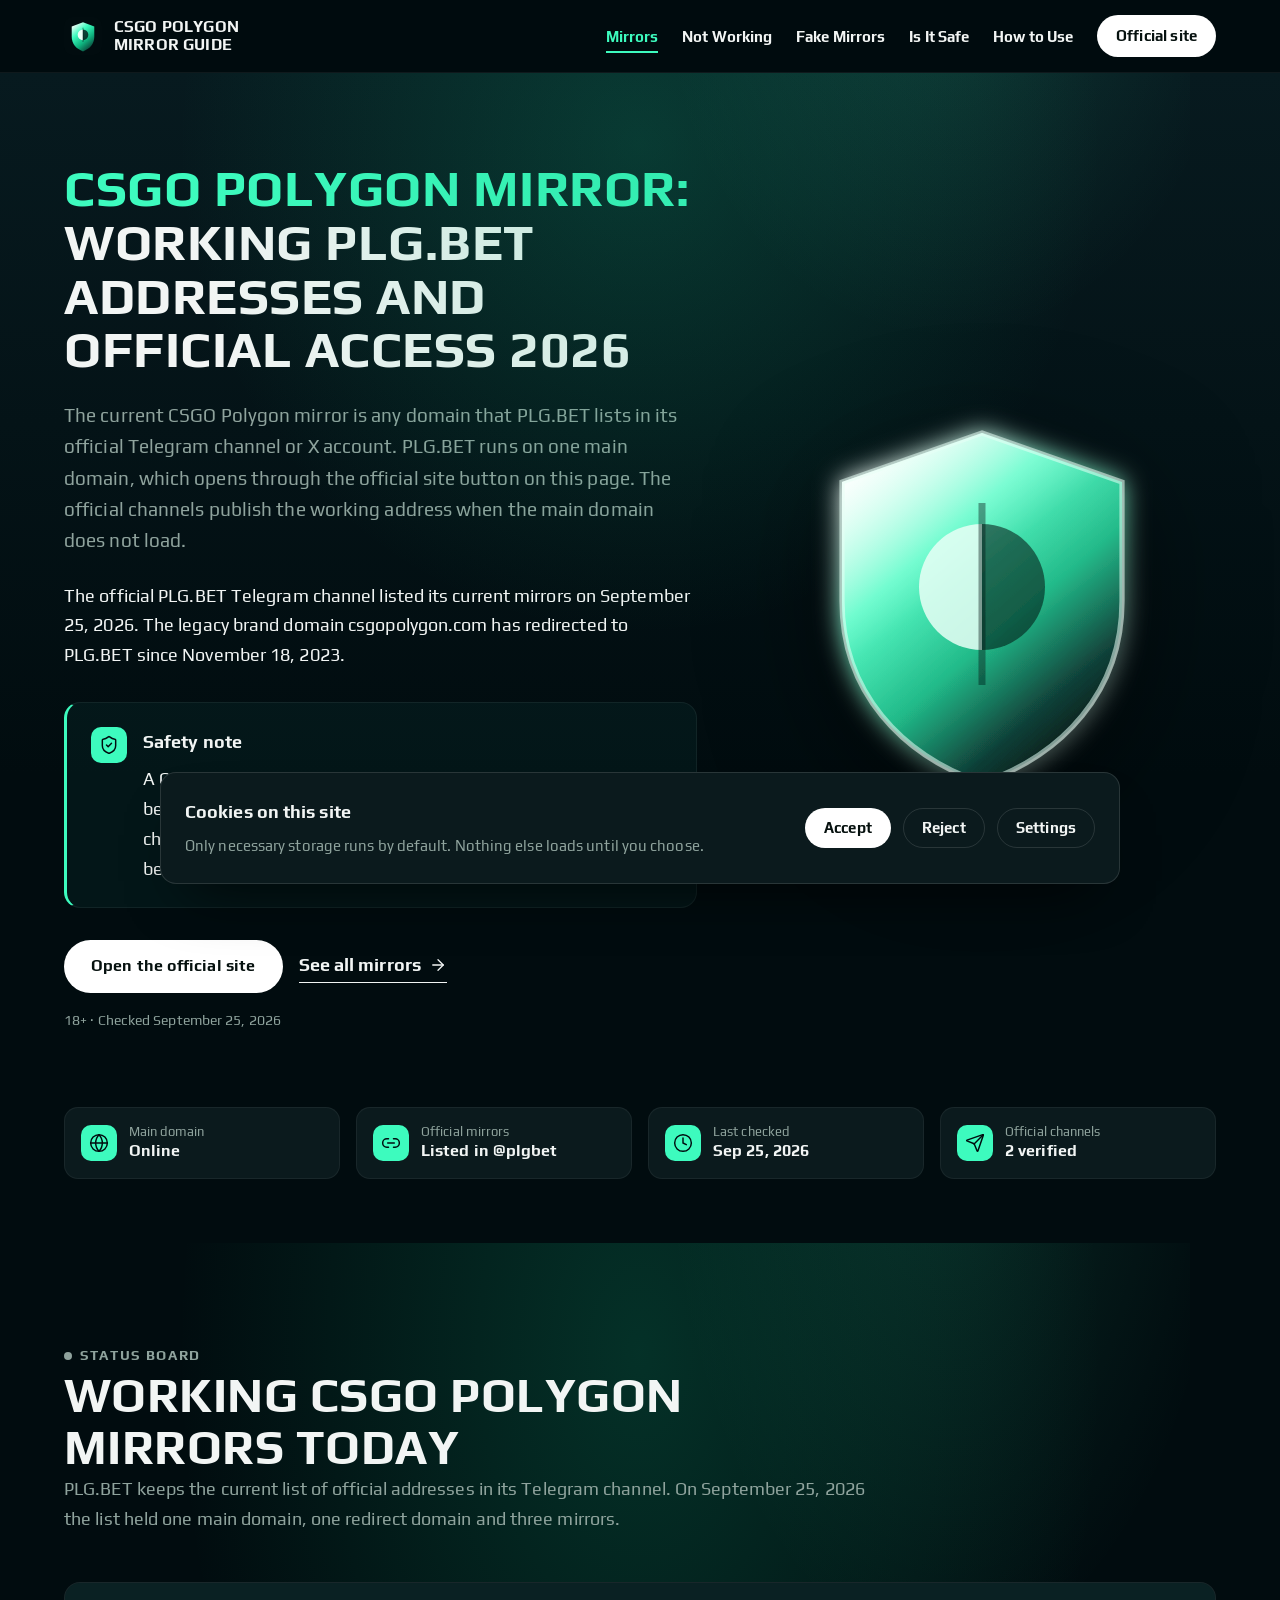
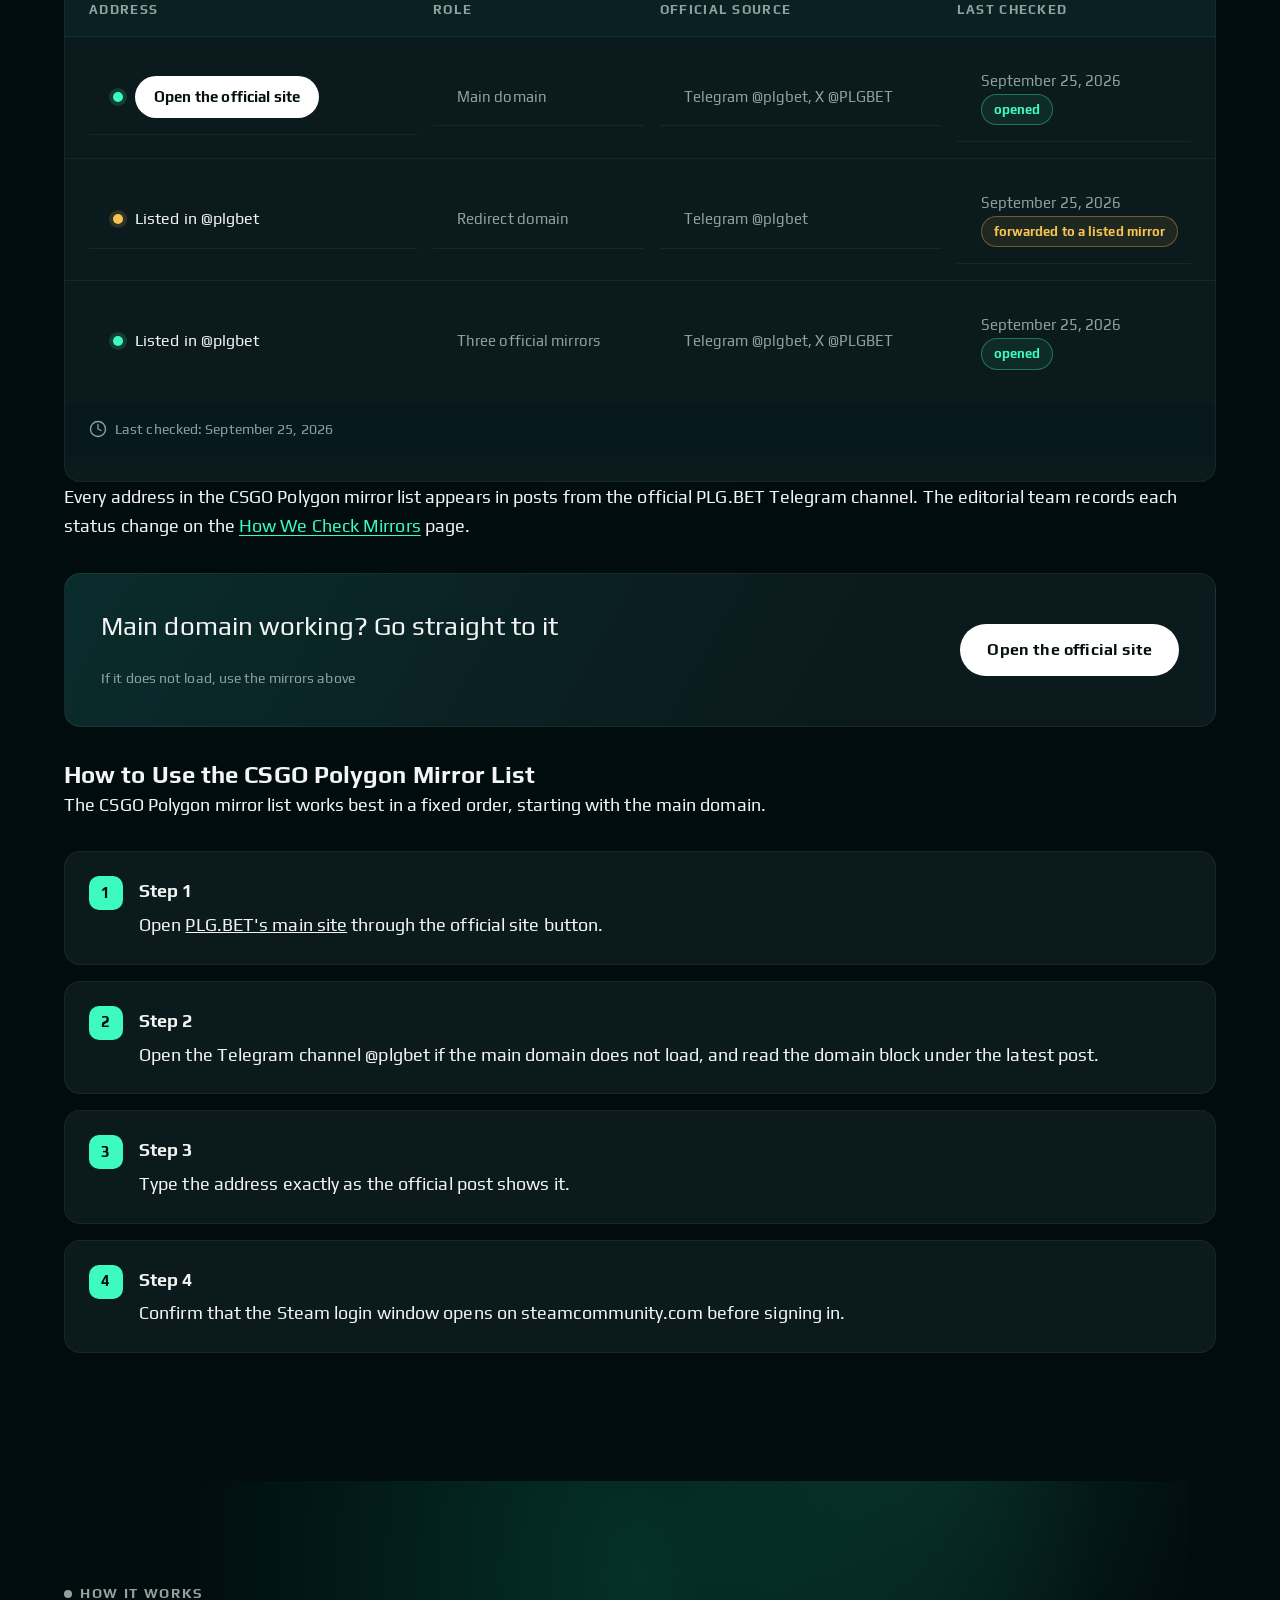
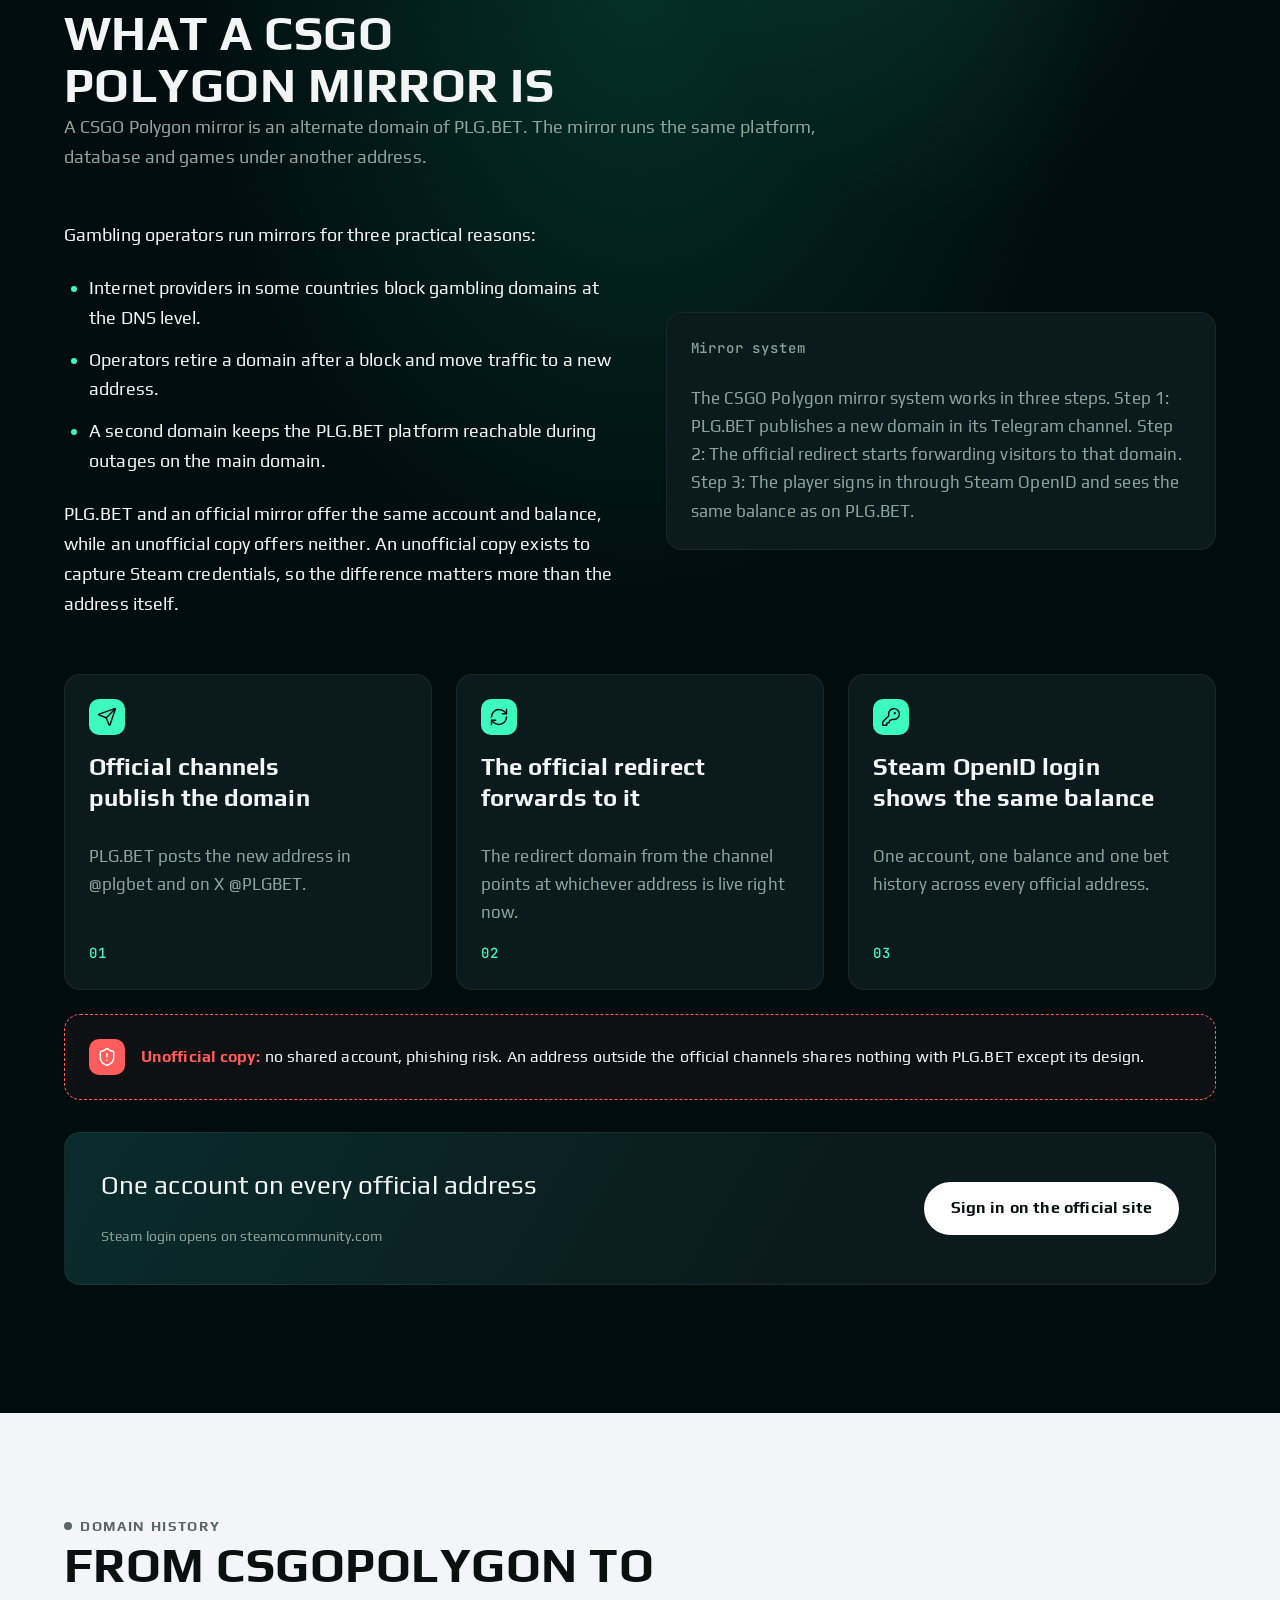
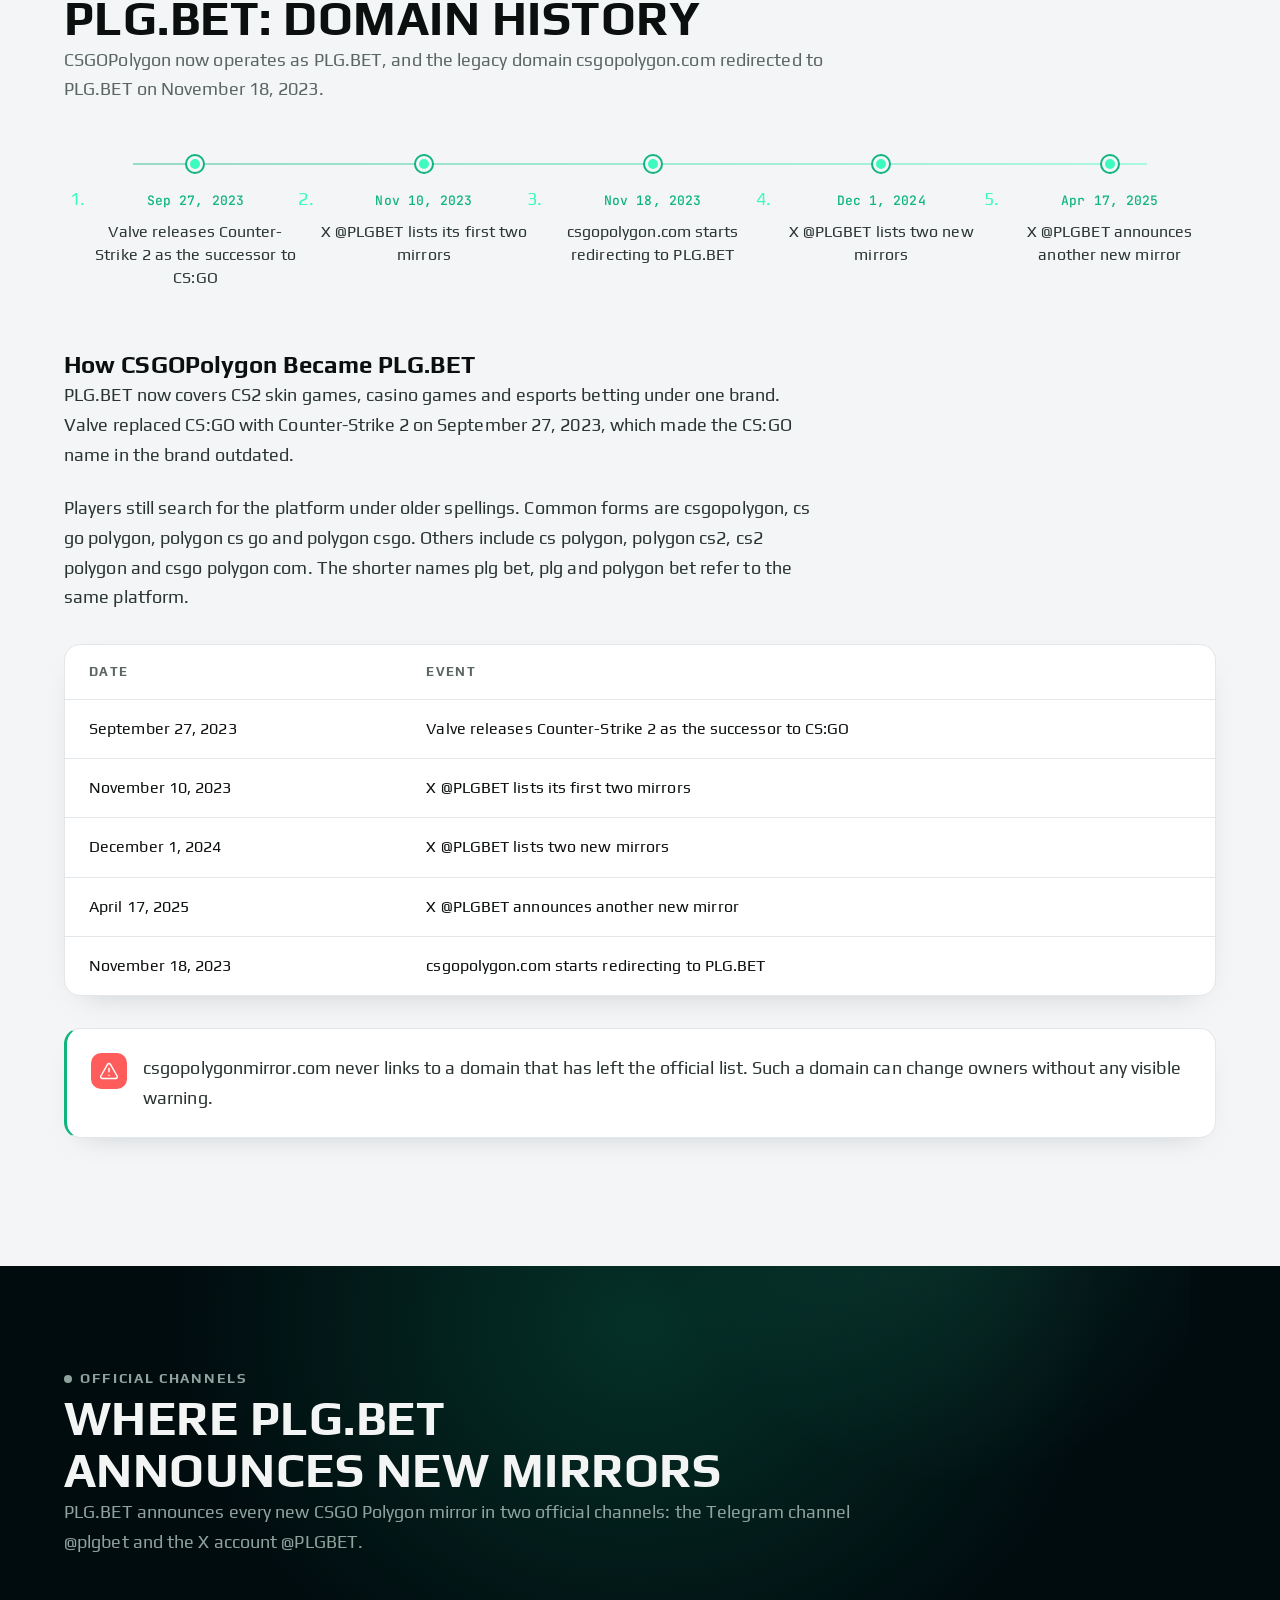
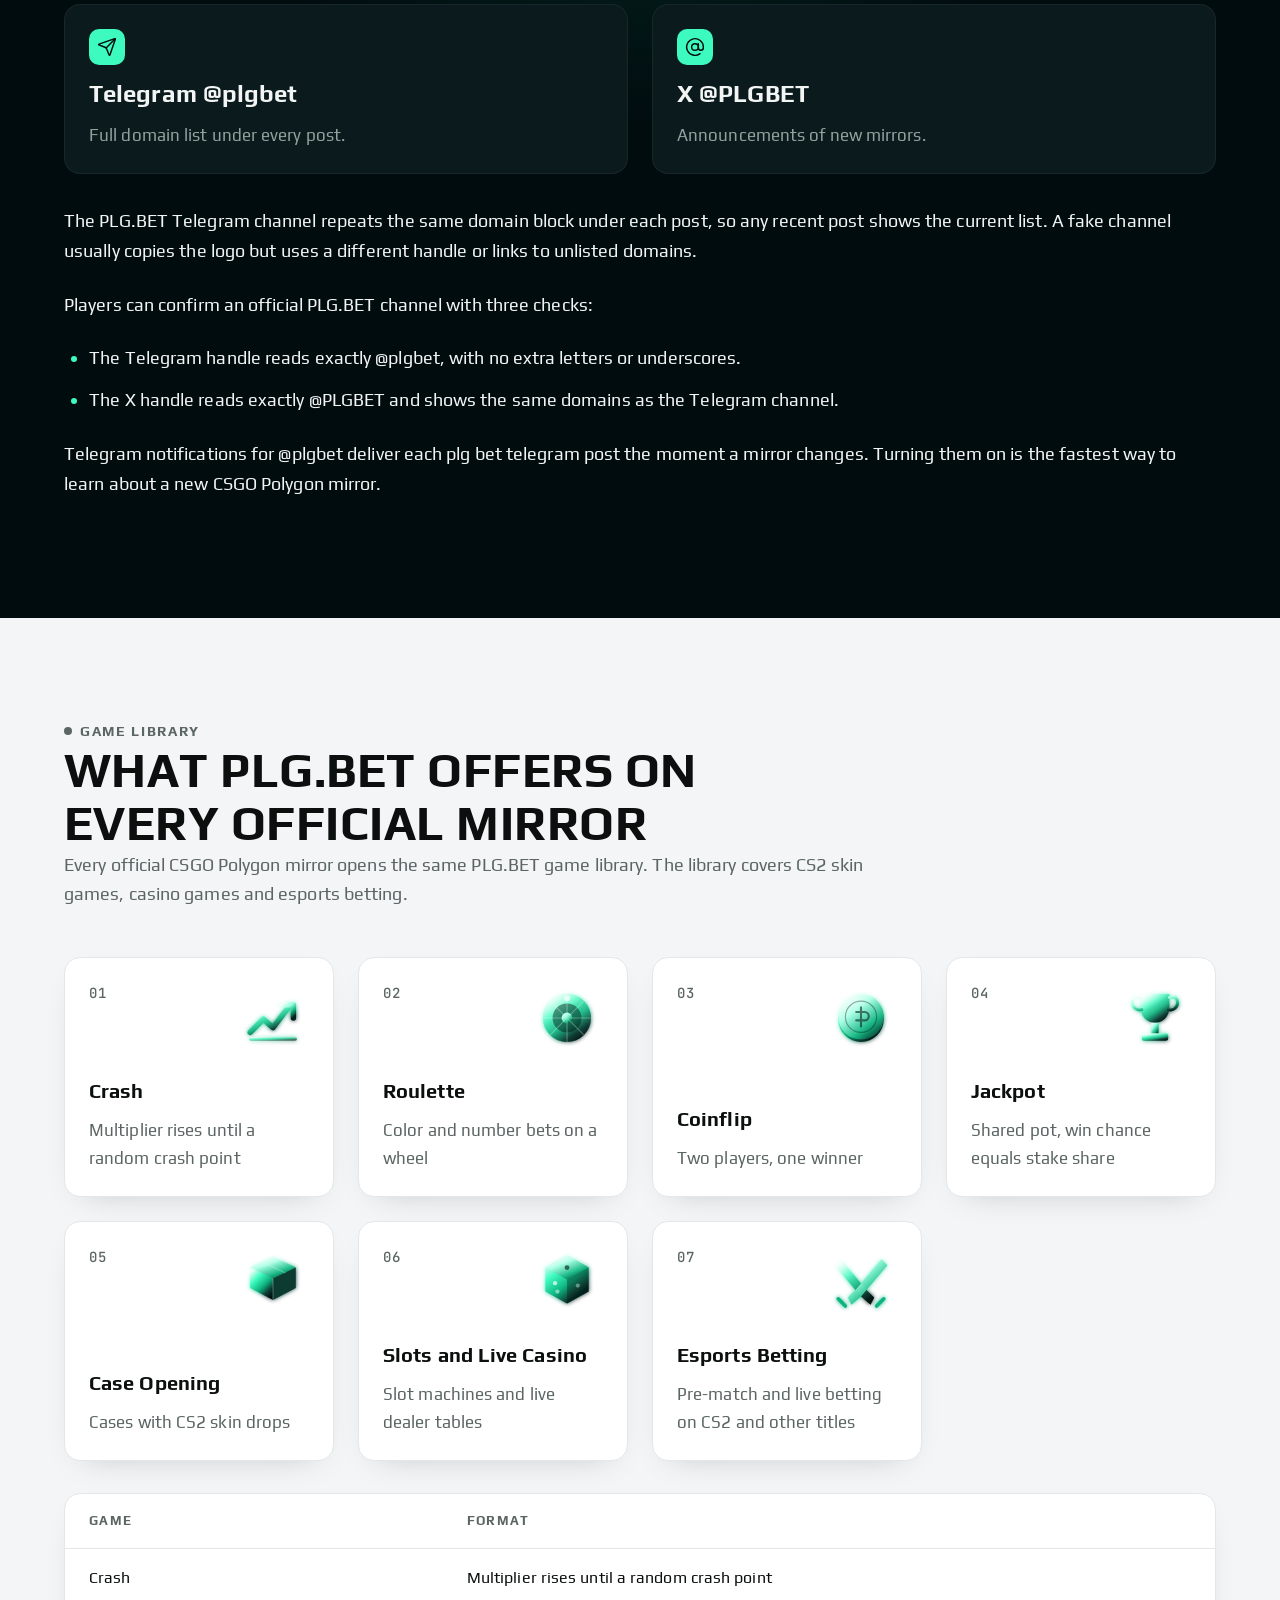
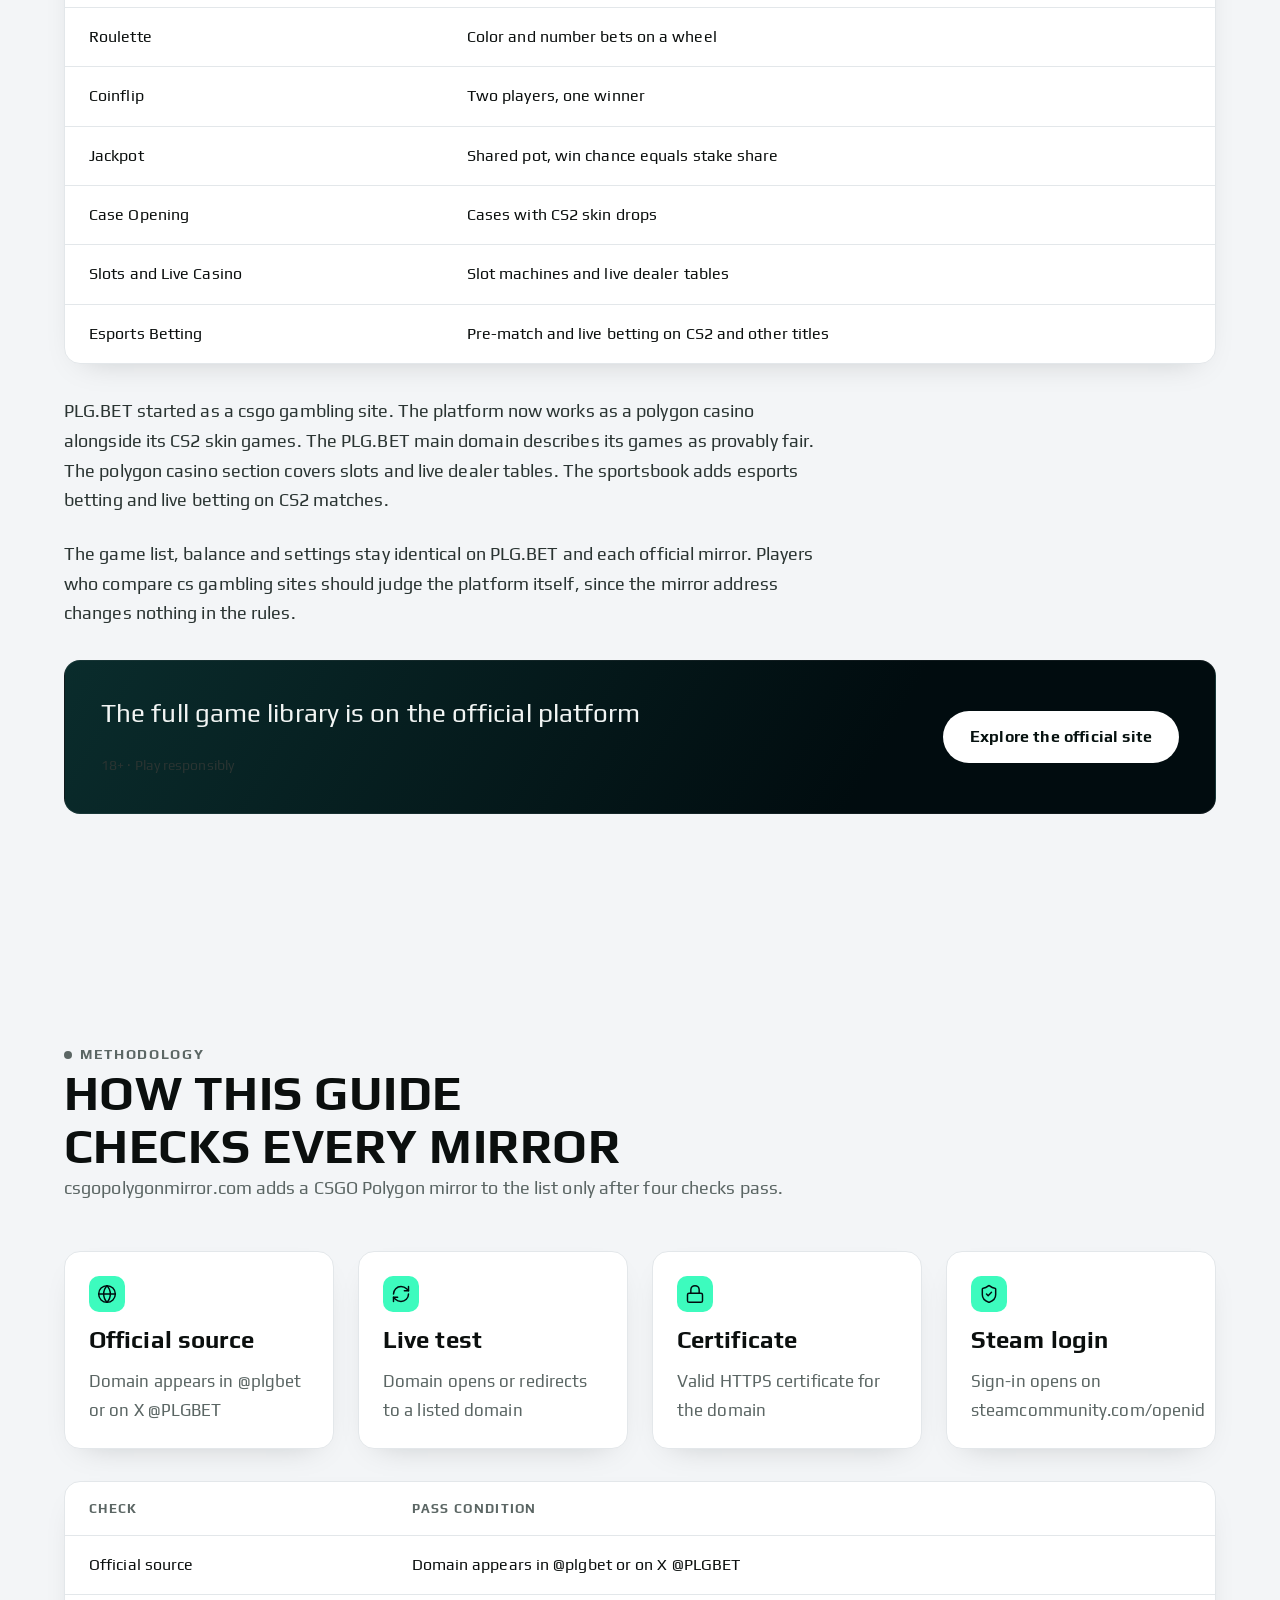
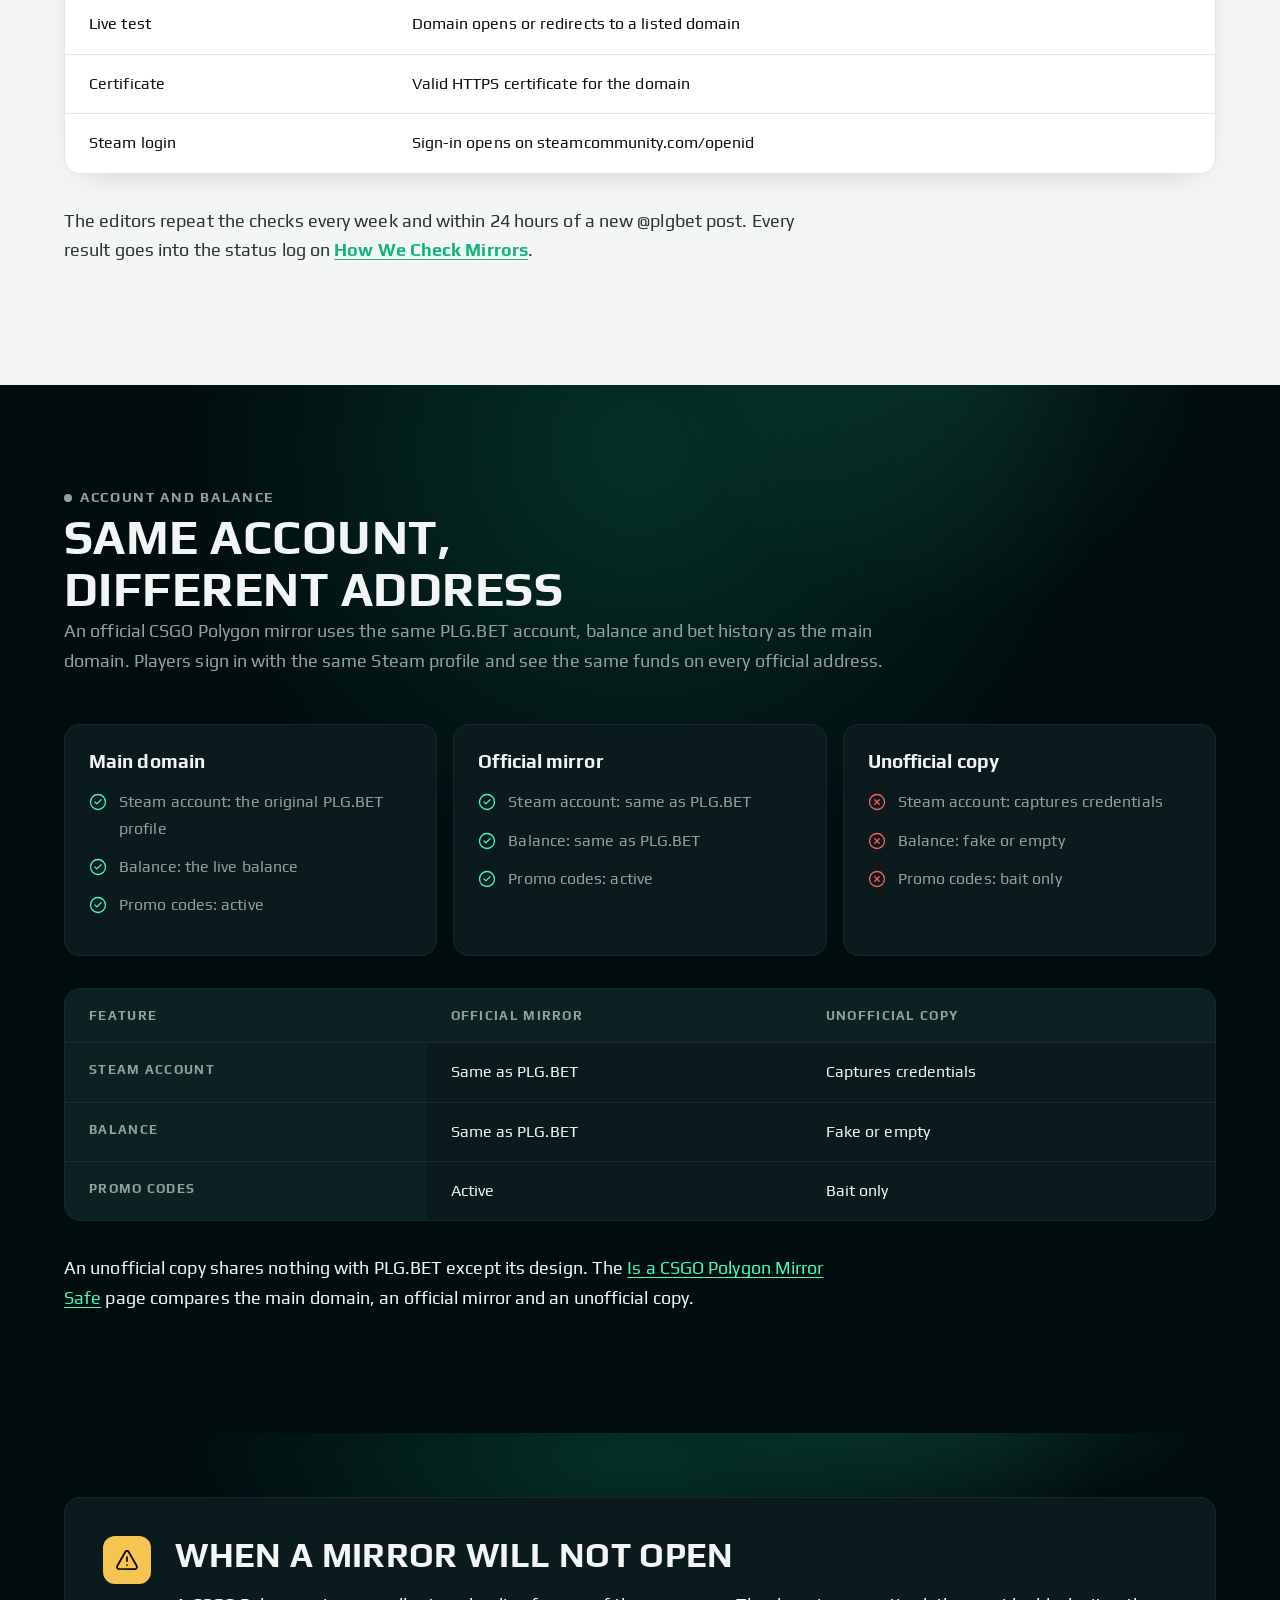
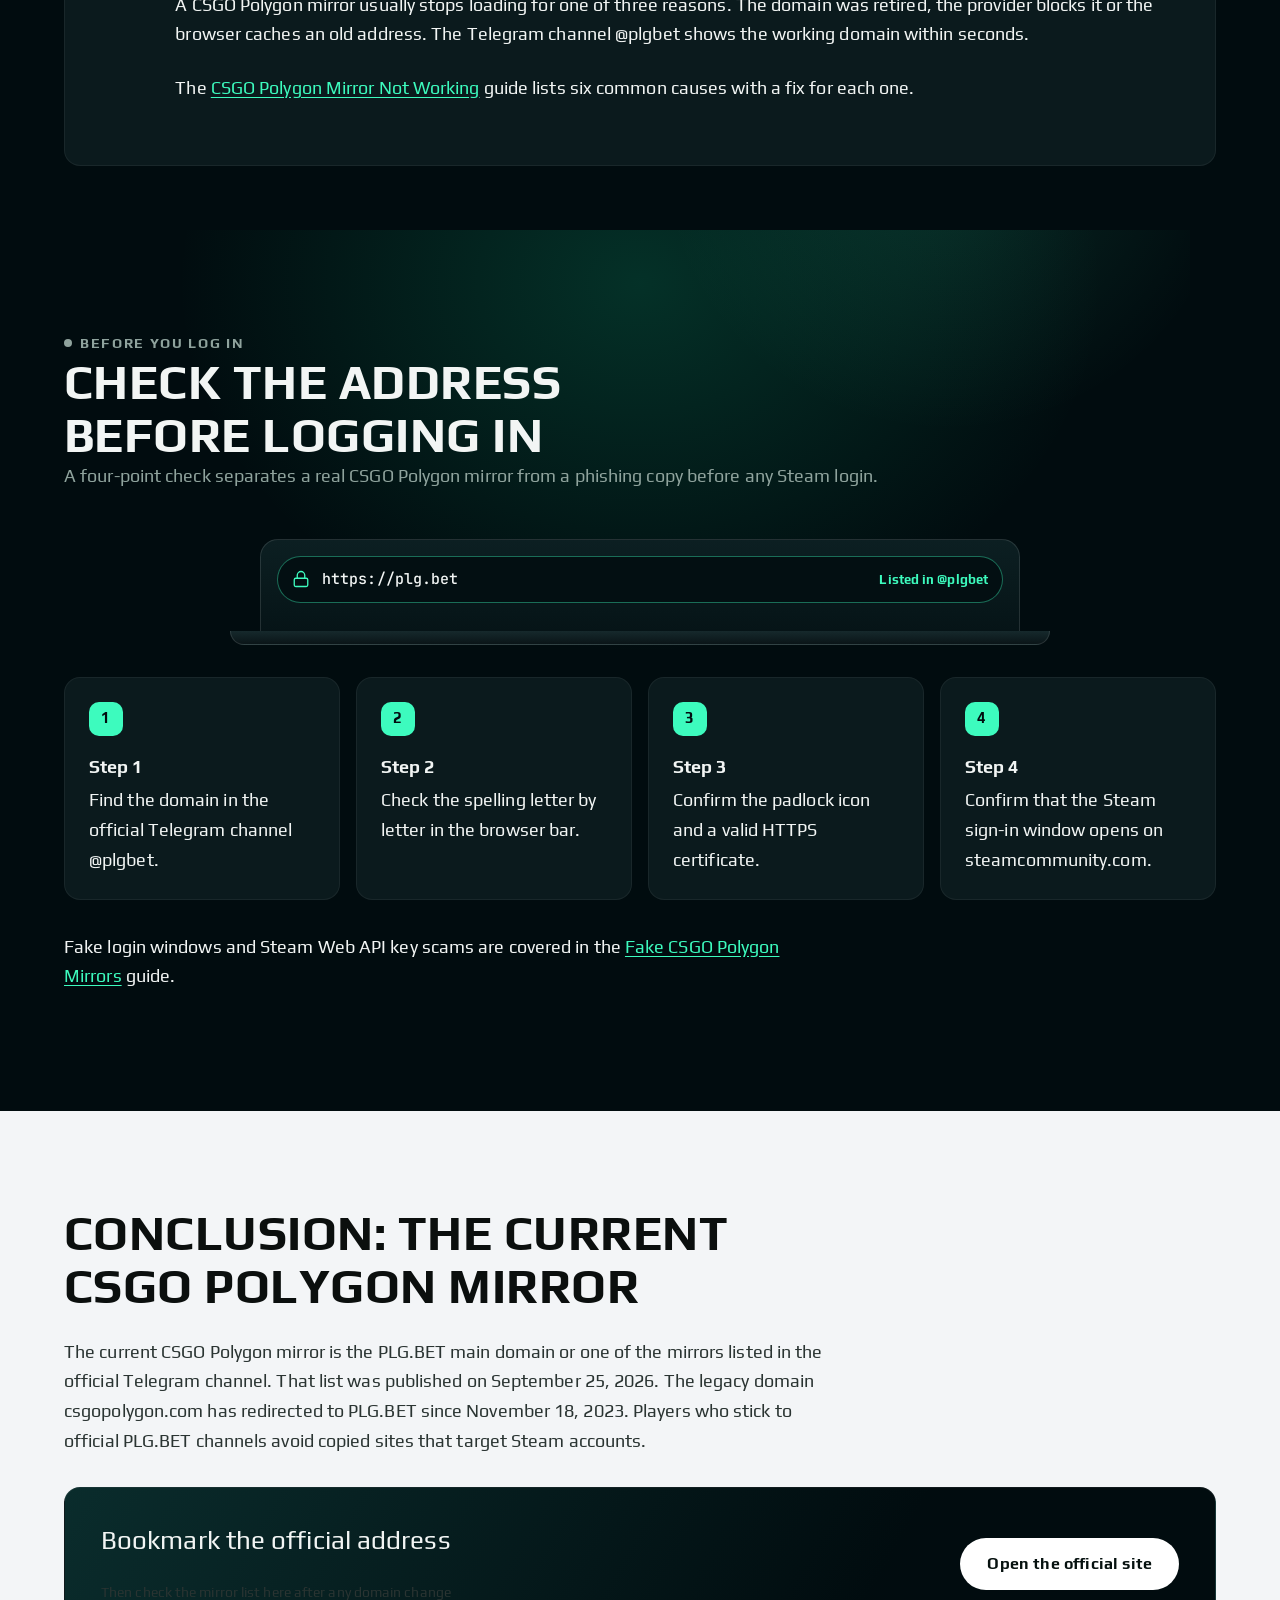
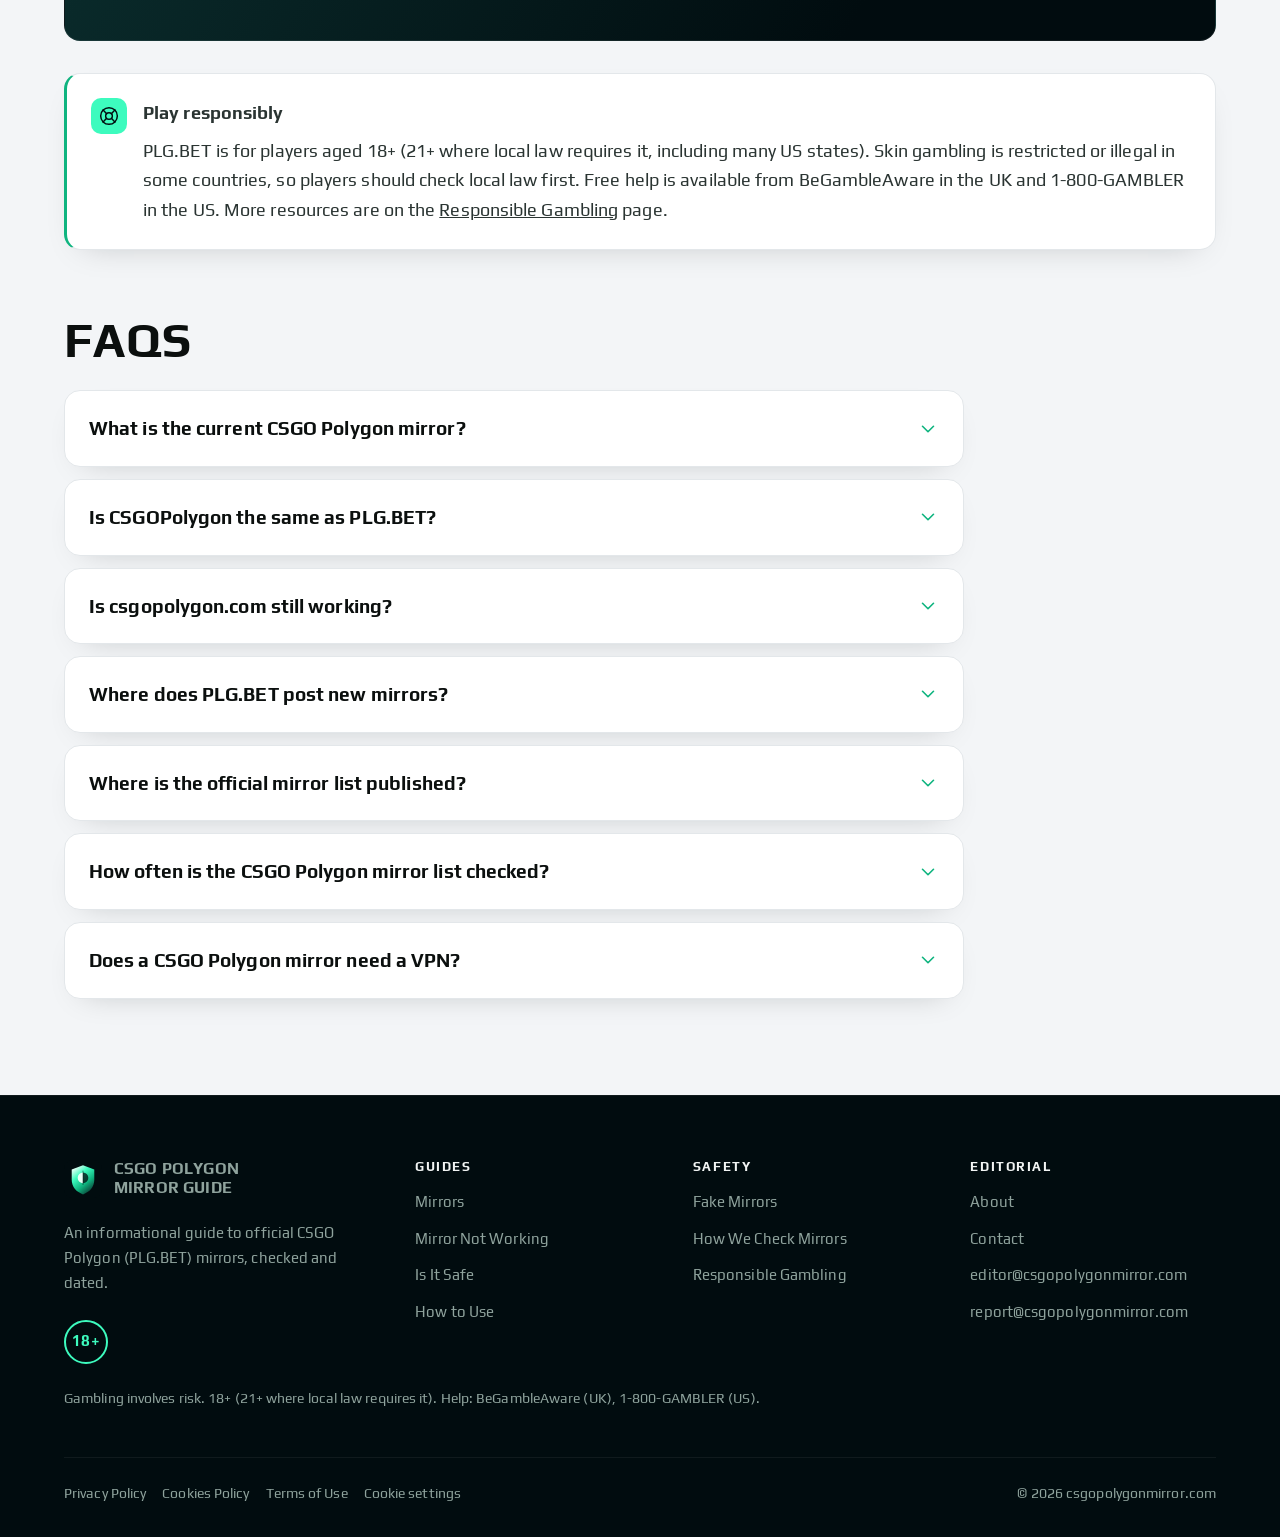
==== commit 8cb088c0: "Correct the csgopolygon.com redirect date to November 18, 2023 The redirect started in November 2023" ====
--- a/index.html
+++ b/index.html
@@ -105,7 +105,7 @@
           "name": "Is CSGOPolygon the same as PLG.BET?",
           "acceptedAnswer": {
             "@type": "Answer",
-            "text": "CSGOPolygon and PLG.BET are the same platform under two brand names. The legacy domain csgopolygon.com redirected to PLG.BET when checked on September 25, 2026."
+            "text": "CSGOPolygon and PLG.BET are the same platform under two brand names. The legacy domain csgopolygon.com has redirected to PLG.BET since November 18, 2023."
           }
         },
         {
@@ -113,7 +113,7 @@
           "name": "Is csgopolygon.com still working?",
           "acceptedAnswer": {
             "@type": "Answer",
-            "text": "csgopolygon.com redirected to PLG.BET when checked on September 25, 2026. The domain no longer appears in the official mirror list. Players should use the official site button instead of relying on the legacy CSGO Polygon domain."
+            "text": "csgopolygon.com has redirected to PLG.BET since November 18, 2023, and the redirect still worked when checked on September 25, 2026. The domain no longer appears in the official mirror list. Players should use the official site button instead of relying on the legacy CSGO Polygon domain."
           }
         },
         {
@@ -196,7 +196,7 @@
 
           <div class="prose">
             <p class="hero__lead">The current CSGO Polygon mirror is any domain that PLG.BET lists in its official Telegram channel or X account. PLG.BET runs on one main domain, which opens through the official site button on this page. The official channels publish the working address when the main domain does not load.</p>
-            <p>The official PLG.BET Telegram channel listed its current mirrors on September 25, 2026. The legacy brand domain csgopolygon.com redirected to PLG.BET on the same day.</p>
+            <p>The official PLG.BET Telegram channel listed its current mirrors on September 25, 2026. The legacy brand domain csgopolygon.com has redirected to PLG.BET since November 18, 2023.</p>
           </div>
 
           <div class="callout">
@@ -396,15 +396,15 @@
       <div class="section__head">
         <p class="eyebrow">Domain history</p>
         <h2>From CSGOPolygon to PLG.BET: Domain History</h2>
-        <p>CSGOPolygon now operates as PLG.BET, and the legacy domain csgopolygon.com redirected to PLG.BET on September 25, 2026.</p>
+        <p>CSGOPolygon now operates as PLG.BET, and the legacy domain csgopolygon.com redirected to PLG.BET on November 18, 2023.</p>
       </div>
 
       <ol class="timeline">
         <li class="timeline__item"><span class="timeline__dot" aria-hidden="true"></span><span class="timeline__date">Sep 27, 2023</span><p class="timeline__text">Valve releases Counter-Strike 2 as the successor to CS:GO</p></li>
         <li class="timeline__item"><span class="timeline__dot" aria-hidden="true"></span><span class="timeline__date">Nov 10, 2023</span><p class="timeline__text">X @PLGBET lists its first two mirrors</p></li>
+        <li class="timeline__item"><span class="timeline__dot" aria-hidden="true"></span><span class="timeline__date">Nov 18, 2023</span><p class="timeline__text">csgopolygon.com starts redirecting to PLG.BET</p></li>
         <li class="timeline__item"><span class="timeline__dot" aria-hidden="true"></span><span class="timeline__date">Dec 1, 2024</span><p class="timeline__text">X @PLGBET lists two new mirrors</p></li>
         <li class="timeline__item"><span class="timeline__dot" aria-hidden="true"></span><span class="timeline__date">Apr 17, 2025</span><p class="timeline__text">X @PLGBET announces another new mirror</p></li>
-        <li class="timeline__item"><span class="timeline__dot" aria-hidden="true"></span><span class="timeline__date">Sep 25, 2026</span><p class="timeline__text">csgopolygon.com redirects to PLG.BET</p></li>
       </ol>
 
       <h3>How CSGOPolygon Became PLG.BET</h3>
@@ -422,7 +422,7 @@
             <tr><td>November 10, 2023</td><td>X @PLGBET lists its first two mirrors</td></tr>
             <tr><td>December 1, 2024</td><td>X @PLGBET lists two new mirrors</td></tr>
             <tr><td>April 17, 2025</td><td>X @PLGBET announces another new mirror</td></tr>
-            <tr><td>September 25, 2026</td><td>csgopolygon.com redirects to PLG.BET</td></tr>
+            <tr><td>November 18, 2023</td><td>csgopolygon.com starts redirecting to PLG.BET</td></tr>
           </tbody>
         </table>
       </div>
@@ -704,7 +704,7 @@
     <div class="container">
       <h2>Conclusion: The Current CSGO Polygon Mirror</h2>
       <div class="prose measure" style="margin-top:var(--s-5)">
-        <p>The current CSGO Polygon mirror is the PLG.BET main domain or one of the mirrors listed in the official Telegram channel. That list was published on September 25, 2026. The legacy domain csgopolygon.com now redirects to PLG.BET. Players who stick to official PLG.BET channels avoid copied sites that target Steam accounts.</p>
+        <p>The current CSGO Polygon mirror is the PLG.BET main domain or one of the mirrors listed in the official Telegram channel. That list was published on September 25, 2026. The legacy domain csgopolygon.com has redirected to PLG.BET since November 18, 2023. Players who stick to official PLG.BET channels avoid copied sites that target Steam accounts.</p>
       </div>
 
       <div class="cta">
@@ -731,11 +731,11 @@
         </details>
         <details>
           <summary><h3>Is CSGOPolygon the same as PLG.BET?</h3><svg class="icon" aria-hidden="true"><use href="assets/icons/sprite.svg#chevron-down"></use></svg></summary>
-          <div class="faq__answer"><p>CSGOPolygon and PLG.BET are the same platform under two brand names. The legacy domain csgopolygon.com redirected to PLG.BET when checked on September 25, 2026.</p></div>
+          <div class="faq__answer"><p>CSGOPolygon and PLG.BET are the same platform under two brand names. The legacy domain csgopolygon.com has redirected to PLG.BET since November 18, 2023.</p></div>
         </details>
         <details>
           <summary><h3>Is csgopolygon.com still working?</h3><svg class="icon" aria-hidden="true"><use href="assets/icons/sprite.svg#chevron-down"></use></svg></summary>
-          <div class="faq__answer"><p>csgopolygon.com redirected to PLG.BET when checked on September 25, 2026. The domain no longer appears in the official mirror list. Players should use the official site button instead of relying on the legacy CSGO Polygon domain.</p></div>
+          <div class="faq__answer"><p>csgopolygon.com has redirected to PLG.BET since November 18, 2023, and the redirect still worked when checked on September 25, 2026. The domain no longer appears in the official mirror list. Players should use the official site button instead of relying on the legacy CSGO Polygon domain.</p></div>
         </details>
         <details>
           <summary><h3>Where does PLG.BET post new mirrors?</h3><svg class="icon" aria-hidden="true"><use href="assets/icons/sprite.svg#chevron-down"></use></svg></summary>
